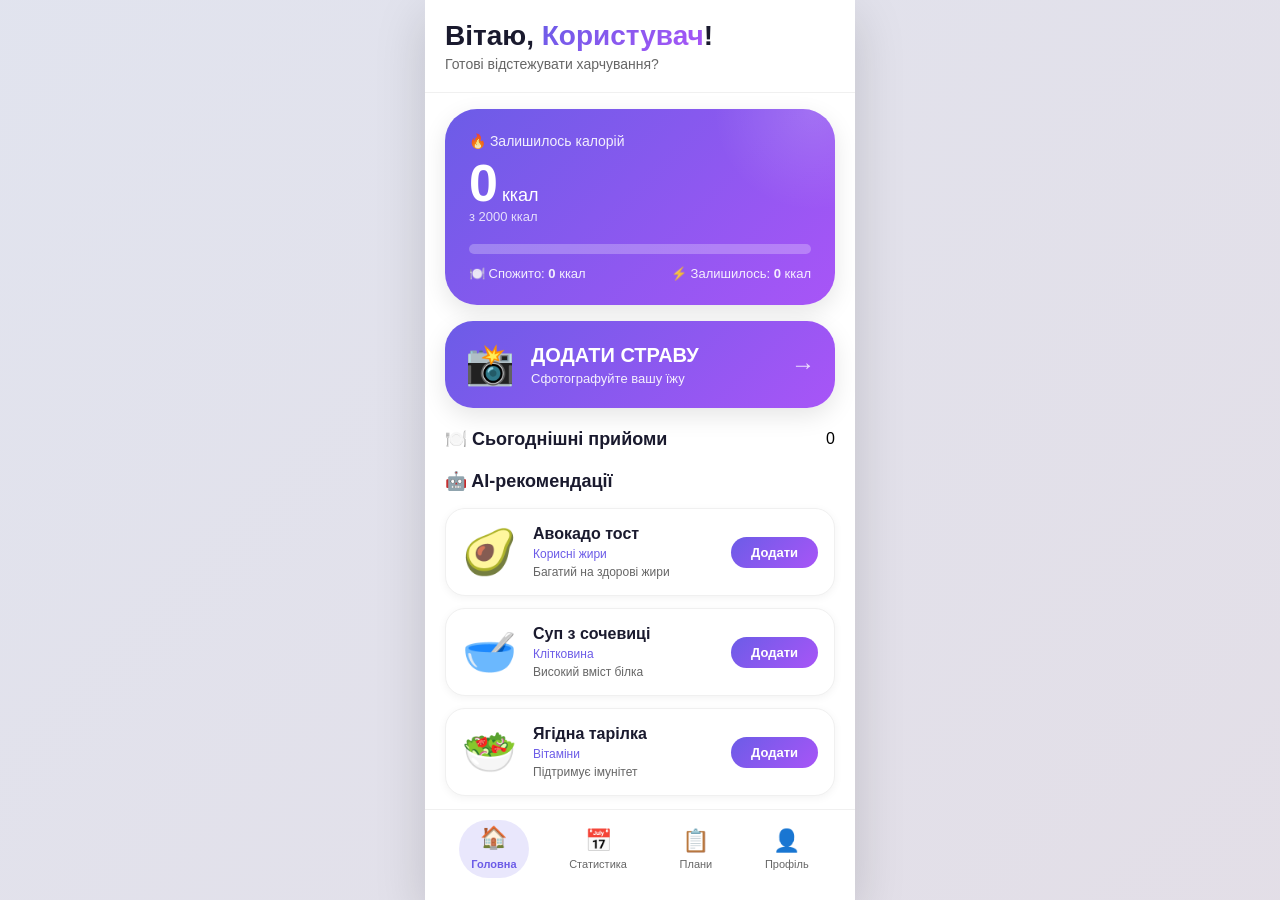
==== webapp/index.html @ 9efdb914 "Update index.html" ====
<!DOCTYPE html>
<html lang="uk">
<head>
    <meta charset="UTF-8">
    <meta name="viewport" content="width=device-width, initial-scale=1.0, viewport-fit=cover, user-scalable=no">
    <title>Aura Health - AI Food Tracker</title>
    <style>
        /* CSS Variables для тем */
        :root {
            --primary: #6c5ce7;
            --primary-dark: #5a4bcf;
            --primary-light: #8b7cf0;
            --secondary: #a855f7;
            --success: #4caf50;
            --warning: #ff9800;
            --danger: #f44336;
            --dark: #1a1a2e;
            --gray: #666;
            --light-gray: #f0f0f0;
            --white: #ffffff;
            --shadow-sm: 0 2px 8px rgba(0,0,0,0.05);
            --shadow-md: 0 8px 24px rgba(0,0,0,0.1);
            --shadow-lg: 0 16px 48px rgba(0,0,0,0.15);
            --transition-fast: 0.2s cubic-bezier(0.4, 0, 0.2, 1);
            --transition-normal: 0.3s cubic-bezier(0.4, 0, 0.2, 1);
            --transition-slow: 0.5s cubic-bezier(0.4, 0, 0.2, 1);
        }

        * { margin: 0; padding: 0; box-sizing: border-box; -webkit-tap-highlight-color: transparent; }
        
        body {
            font-family: -apple-system, BlinkMacSystemFont, 'Segoe UI', Roboto, Helvetica, Arial, sans-serif;
            background: var(--light-gray);
            overflow-x: hidden;
            min-height: 100vh;
        }

        /* Анімований фон */
        .animated-bg {
            position: fixed;
            top: 0;
            left: 0;
            right: 0;
            bottom: 0;
            z-index: -1;
            background: linear-gradient(135deg, #667eea 0%, #764ba2 100%);
            opacity: 0.1;
        }

        /* Контейнер */
        .app-container {
            max-width: 430px;
            margin: 0 auto;
            background: var(--white);
            min-height: 100vh;
            position: relative;
            box-shadow: var(--shadow-lg);
            border-radius: 0;
            overflow-x: hidden;
        }

        /* Сторінки з анімацією */
        .page {
            animation: pageEnter 0.4s cubic-bezier(0.2, 0.9, 0.4, 1.1);
        }
        
        @keyframes pageEnter {
            from { opacity: 0; transform: translateX(20px); }
            to { opacity: 1; transform: translateX(0); }
        }
        
        @keyframes pageExit {
            from { opacity: 1; transform: translateX(0); }
            to { opacity: 0; transform: translateX(-20px); }
        }

        /* Header з анімацією */
        .header {
            padding: 20px;
            background: var(--white);
            border-bottom: 1px solid var(--light-gray);
            position: sticky;
            top: 0;
            z-index: 10;
            backdrop-filter: blur(10px);
            background: rgba(255,255,255,0.95);
        }
        
        .greeting {
            font-size: 28px;
            font-weight: 700;
            color: var(--dark);
            animation: fadeInUp 0.5s ease;
        }
        
        .greeting span {
            background: linear-gradient(135deg, var(--primary), var(--secondary));
            -webkit-background-clip: text;
            background-clip: text;
            color: transparent;
            position: relative;
            display: inline-block;
        }
        
        .greeting span::after {
            content: '';
            position: absolute;
            bottom: 0;
            left: 0;
            width: 0;
            height: 2px;
            background: linear-gradient(135deg, var(--primary), var(--secondary));
            transition: width var(--transition-normal);
        }
        
        .greeting span:hover::after { width: 100%; }
        
        .subtitle { font-size: 14px; color: var(--gray); margin-top: 4px; }

        /* Картка калорій з анімацією */
        .calories-card {
            background: linear-gradient(135deg, var(--primary) 0%, var(--secondary) 100%);
            margin: 16px 20px;
            padding: 24px;
            border-radius: 32px;
            color: var(--white);
            position: relative;
            overflow: hidden;
            transform-origin: center;
            transition: transform var(--transition-normal), box-shadow var(--transition-normal);
            box-shadow: var(--shadow-md);
        }
        
        .calories-card:hover { transform: translateY(-4px); box-shadow: var(--shadow-lg); }
        
        .calories-card::before {
            content: '';
            position: absolute;
            top: -50%;
            right: -20%;
            width: 200px;
            height: 200px;
            background: radial-gradient(circle, rgba(255,255,255,0.15) 0%, transparent 70%);
            border-radius: 50%;
            animation: float 6s ease-in-out infinite;
        }
        
        @keyframes float {
            0%, 100% { transform: translate(0, 0) scale(1); }
            50% { transform: translate(-10px, -10px) scale(1.05); }
        }
        
        .calories-label { font-size: 14px; opacity: 0.9; margin-bottom: 8px; }
        
        .calories-value {
            font-size: 52px;
            font-weight: 800;
            line-height: 1;
            display: flex;
            align-items: baseline;
            gap: 4px;
        }
        
        .calories-value .number {
            display: inline-block;
            transition: transform var(--transition-normal);
            animation: countUp 0.6s ease;
        }
        
        @keyframes countUp {
            from { opacity: 0; transform: translateY(20px); }
            to { opacity: 1; transform: translateY(0); }
        }
        
        .calories-value small { font-size: 18px; font-weight: 500; }
        .calories-sub { font-size: 13px; opacity: 0.8; margin-bottom: 20px; }
        
        /* Прогрес бар з анімацією */
        .progress-bar { background: rgba(255,255,255,0.25); height: 10px; border-radius: 5px; overflow: hidden; margin: 16px 0 12px; }
        .progress-fill { background: var(--white); height: 100%; width: 0%; border-radius: 5px; transition: width 1s cubic-bezier(0.4, 0, 0.2, 1); position: relative; overflow: hidden; }
        .progress-fill::after { content: ''; position: absolute; top: 0; left: 0; right: 0; bottom: 0; background: linear-gradient(90deg, transparent, rgba(255,255,255,0.3), transparent); animation: shimmer 1.5s infinite; }
        @keyframes shimmer { 0% { transform: translateX(-100%); } 100% { transform: translateX(100%); } }
        
        .calories-stats { display: flex; justify-content: space-between; font-size: 13px; opacity: 0.9; }

        /* Кнопка LOG MEAL */
        .log-meal-btn {
            background: linear-gradient(135deg, var(--primary), var(--secondary));
            margin: 0 20px 20px;
            padding: 20px;
            border-radius: 28px;
            display: flex;
            align-items: center;
            justify-content: space-between;
            cursor: pointer;
            transition: all var(--transition-normal);
            box-shadow: var(--shadow-md);
            position: relative;
            overflow: hidden;
        }
        
        .log-meal-btn::before {
            content: '';
            position: absolute;
            top: 50%;
            left: 50%;
            width: 0;
            height: 0;
            background: rgba(255,255,255,0.2);
            border-radius: 50%;
            transform: translate(-50%, -50%);
            transition: width 0.6s, height 0.6s;
        }
        
        .log-meal-btn:active::before { width: 300px; height: 300px; }
        .log-meal-btn:active { transform: scale(0.97); }
        
        .log-meal-left { display: flex; align-items: center; gap: 16px; }
        .log-meal-icon { font-size: 40px; animation: bounce 2s infinite; }
        @keyframes bounce { 0%, 100% { transform: translateY(0); } 50% { transform: translateY(-5px); } }
        .log-meal-text { color: var(--white); }
        .log-meal-title { font-size: 20px; font-weight: 700; margin-bottom: 4px; }
        .log-meal-subtitle { font-size: 13px; opacity: 0.9; }
        .log-meal-arrow { font-size: 24px; color: var(--white); opacity: 0.8; transition: transform var(--transition-fast); }
        .log-meal-btn:hover .log-meal-arrow { transform: translateX(4px); }

        /* Список прийомів */
        .meals-list { margin: 0 20px 20px; }
        .section-header { display: flex; justify-content: space-between; align-items: center; margin-bottom: 16px; }
        .section-header h3 { font-size: 18px; color: var(--dark); }
        
        .meal-item {
            background: var(--white);
            border-radius: 20px;
            padding: 16px;
            margin-bottom: 12px;
            display: flex;
            justify-content: space-between;
            align-items: center;
            box-shadow: var(--shadow-sm);
            border: 1px solid var(--light-gray);
            transition: all var(--transition-normal);
            animation: slideIn 0.3s ease;
        }
        
        @keyframes slideIn {
            from { opacity: 0; transform: translateX(-20px); }
            to { opacity: 1; transform: translateX(0); }
        }
        
        .meal-item:hover { transform: translateX(4px); box-shadow: var(--shadow-md); border-color: var(--primary-light); }
        
        .meal-info { flex: 1; }
        .meal-name { font-weight: 600; color: var(--dark); margin-bottom: 4px; }
        .meal-time { font-size: 11px; color: var(--gray); }
        .meal-macros { display: flex; gap: 12px; margin-top: 4px; font-size: 11px; color: var(--gray); }
        .meal-calories { font-weight: 700; color: var(--primary); font-size: 18px; }

        /* Рекомендації */
        .recommendations-section { margin: 0 20px 20px; }
        .section-title { font-size: 18px; font-weight: 600; color: var(--dark); margin-bottom: 16px; }
        
        .recommendation-card {
            background: var(--white);
            border-radius: 20px;
            padding: 16px;
            margin-bottom: 12px;
            display: flex;
            align-items: center;
            gap: 16px;
            box-shadow: var(--shadow-sm);
            border: 1px solid var(--light-gray);
            transition: all var(--transition-normal);
            cursor: pointer;
            animation: fadeInUp 0.4s ease;
        }
        
        @keyframes fadeInUp {
            from { opacity: 0; transform: translateY(20px); }
            to { opacity: 1; transform: translateY(0); }
        }
        
        .recommendation-card:active { transform: scale(0.98); background: #fafafa; }
        .rec-emoji { font-size: 44px; transition: transform var(--transition-fast); }
        .recommendation-card:active .rec-emoji { transform: scale(1.1); }
        .rec-content { flex: 1; }
        .rec-title { font-size: 16px; font-weight: 600; color: var(--dark); }
        .rec-subtitle { font-size: 12px; color: var(--primary); margin: 4px 0; }
        .rec-description { font-size: 12px; color: var(--gray); }
        .log-button { background: linear-gradient(135deg, var(--primary), var(--secondary)); color: white; border: none; padding: 8px 20px; border-radius: 20px; font-size: 13px; font-weight: 600; cursor: pointer; transition: all var(--transition-fast); }
        .log-button:active { transform: scale(0.95); }

        /* Календар */
        .calendar-collapsible {
            background: var(--white);
            border-radius: 24px;
            overflow: hidden;
            margin-bottom: 20px;
            box-shadow: var(--shadow-sm);
        }
        
        .calendar-header {
            display: flex;
            justify-content: space-between;
            align-items: center;
            padding: 16px;
            background: var(--white);
            cursor: pointer;
            transition: background var(--transition-fast);
        }
        
        .calendar-header:hover { background: var(--light-gray); }
        .calendar-header h3 { font-size: 16px; color: var(--dark); }
        .calendar-header .arrow { font-size: 20px; transition: transform var(--transition-normal); }
        .calendar-header.collapsed .arrow { transform: rotate(-90deg); }
        
        .calendar-body { padding: 16px; transition: all var(--transition-normal); }
        .calendar-body.collapsed { display: none; }
        
        .calendar-weekdays { display: grid; grid-template-columns: repeat(7, 1fr); text-align: center; font-size: 12px; color: var(--gray); margin-bottom: 8px; }
        .calendar-days { display: grid; grid-template-columns: repeat(7, 1fr); gap: 4px; }
        
        .calendar-day {
            aspect-ratio: 1;
            display: flex;
            align-items: center;
            justify-content: center;
            border-radius: 40px;
            font-size: 14px;
            cursor: pointer;
            transition: all var(--transition-fast);
            position: relative;
        }
        
        .calendar-day:hover { background: var(--light-gray); transform: scale(1.05); }
        .calendar-day.today { background: linear-gradient(135deg, var(--primary), var(--secondary)); color: white; font-weight: 600; box-shadow: var(--shadow-sm); }
        .calendar-day.selected { background: var(--primary); color: white; transform: scale(1.08); box-shadow: var(--shadow-md); }
        .calendar-day.has-meal::after { content: '•'; position: absolute; bottom: 2px; font-size: 12px; color: var(--primary); }
        .calendar-day.today.has-meal::after { color: white; }

        /* Тижнева статистика */
        .weekly-stats { background: var(--white); border-radius: 20px; padding: 16px; margin-top: 20px; box-shadow: var(--shadow-sm); }
        .weekly-stats h3 { margin-bottom: 16px; font-size: 16px; color: var(--dark); }
        
        .weekly-row {
            display: flex;
            align-items: center;
            padding: 10px 0;
            border-bottom: 1px solid var(--light-gray);
            gap: 8px;
            transition: background var(--transition-fast);
        }
        
        .weekly-row:hover { background: var(--light-gray); border-radius: 12px; padding-left: 8px; }
        .weekly-day { font-weight: 600; width: 36px; font-size: 13px; }
        .weekly-bar-container { flex: 2; height: 8px; background: var(--light-gray); border-radius: 4px; overflow: hidden; }
        .weekly-bar { height: 100%; border-radius: 4px; transition: width 0.6s cubic-bezier(0.4, 0, 0.2, 1); }
        .weekly-calories { width: 55px; text-align: right; font-size: 13px; font-weight: 600; }
        .weekly-rating { width: 28px; text-align: center; font-weight: 700; font-size: 16px; }
        .rating-N { color: var(--success); }
        .rating-B { color: var(--danger); }
        .rating-M { color: var(--warning); }
        .bar-N { background: var(--success); }
        .bar-B { background: var(--danger); }
        .bar-M { background: var(--warning); }

        /* Плани харчування */
        .meal-plan-card {
            background: var(--white);
            border-radius: 20px;
            padding: 16px;
            margin-bottom: 16px;
            box-shadow: var(--shadow-sm);
            border: 1px solid var(--light-gray);
            transition: all var(--transition-normal);
            cursor: pointer;
        }
        
        .meal-plan-card:hover { transform: translateY(-2px); box-shadow: var(--shadow-md); border-color: var(--primary-light); }
        .meal-plan-card.active-plan { border: 2px solid var(--primary); background: linear-gradient(135deg, rgba(108,92,231,0.05), rgba(168,85,247,0.05)); }
        .meal-plan-card h3 { font-size: 18px; margin-bottom: 8px; color: var(--dark); }
        .meal-plan-card p { font-size: 14px; color: var(--gray); margin-bottom: 12px; }
        .meal-plan-btn { background: linear-gradient(135deg, var(--primary), var(--secondary)); color: white; border: none; padding: 8px 16px; border-radius: 20px; font-size: 13px; cursor: pointer; transition: all var(--transition-fast); }
        .meal-plan-btn:active { transform: scale(0.95); }

        /* Навігація */
        .bottom-nav {
            position: fixed;
            bottom: 0;
            left: 0;
            right: 0;
            max-width: 430px;
            margin: 0 auto;
            background: rgba(255,255,255,0.95);
            backdrop-filter: blur(20px);
            display: flex;
            justify-content: space-around;
            padding: 10px 20px 22px;
            border-top: 1px solid var(--light-gray);
            z-index: 100;
        }
        
        .nav-item {
            display: flex;
            flex-direction: column;
            align-items: center;
            gap: 4px;
            cursor: pointer;
            padding: 8px 12px;
            border-radius: 30px;
            transition: all var(--transition-fast);
        }
        
        .nav-item:hover { background: rgba(108,92,231,0.1); transform: translateY(-2px); }
        .nav-item.active { background: rgba(108,92,231,0.15); }
        .nav-item.active .nav-icon { color: var(--primary); transform: translateY(-3px); }
        .nav-item.active .nav-label { color: var(--primary); font-weight: 600; }
        .nav-icon { font-size: 22px; color: var(--gray); transition: all var(--transition-fast); }
        .nav-label { font-size: 11px; color: var(--gray); transition: color var(--transition-fast); }

        /* Модальне вікно */
        .modal {
            display: none;
            position: fixed;
            top: 0;
            left: 0;
            right: 0;
            bottom: 0;
            background: rgba(0,0,0,0.6);
            backdrop-filter: blur(4px);
            z-index: 200;
            align-items: center;
            justify-content: center;
            animation: fadeIn 0.3s ease;
        }
        
        @keyframes fadeIn { from { opacity: 0; } to { opacity: 1; } }
        
        .modal-content {
            background: var(--white);
            border-radius: 32px;
            padding: 24px;
            max-width: 90%;
            width: 350px;
            animation: modalSlideUp 0.3s cubic-bezier(0.2, 0.9, 0.4, 1.1);
        }
        
        @keyframes modalSlideUp { from { opacity: 0; transform: translateY(30px); } to { opacity: 1; transform: translateY(0); } }
        
        .modal-header { display: flex; justify-content: space-between; margin-bottom: 20px; }
        .close-modal { background: none; border: none; font-size: 24px; cursor: pointer; color: var(--gray); transition: transform var(--transition-fast); }
        .close-modal:hover { transform: rotate(90deg); }

        /* Skeleton loading */
        .skeleton { background: linear-gradient(90deg, var(--light-gray) 25%, #e8e8e8 50%, var(--light-gray) 75%); background-size: 200% 100%; animation: skeletonLoading 1.5s infinite; border-radius: 12px; }
        @keyframes skeletonLoading { 0% { background-position: 200% 0; } 100% { background-position: -200% 0; } }

        @media (max-width: 430px) { .app-container { margin: 0; border-radius: 0; } }
        ::-webkit-scrollbar { width: 0; background: transparent; }
    </style>
</head>
<body>
    <div class="animated-bg"></div>
    <div class="app-container" id="appContainer">
        <!-- Головна сторінка -->
        <div id="dashboardPage" class="page">
            <div class="header">
                <div class="greeting">Вітаю, <span id="userName">Користувач</span>!</div>
                <div class="subtitle">Готові відстежувати харчування?</div>
            </div>
            <div class="calories-card" id="caloriesCard">
                <div class="calories-label">🔥 Залишилось калорій</div>
                <div class="calories-value"><span class="number" id="caloriesRemaining">0</span> <small>ккал</small></div>
                <div class="calories-sub">з <span id="calorieGoal">2000</span> ккал</div>
                <div class="progress-bar"><div class="progress-fill" id="calorieProgress" style="width: 0%"></div></div>
                <div class="calories-stats"><span>🍽️ Спожито: <strong id="consumedCalories">0</strong> ккал</span><span>⚡ Залишилось: <strong id="remainingCalories">0</strong> ккал</span></div>
            </div>
            <div class="log-meal-btn" id="logMealBtn"><div class="log-meal-left"><div class="log-meal-icon">📸</div><div class="log-meal-text"><div class="log-meal-title">ДОДАТИ СТРАВУ</div><div class="log-meal-subtitle">Сфотографуйте вашу їжу</div></div></div><div class="log-meal-arrow">→</div></div>
            <div class="meals-list"><div class="section-header"><h3>🍽️ Сьогоднішні прийоми</h3><span id="mealsCount">0</span></div><div id="mealsList"></div></div>
            <div class="recommendations-section"><div class="section-title">🤖 AI-рекомендації</div><div id="recommendationsList"></div></div>
        </div>

        <!-- Сторінка Статистика -->
        <div id="statsPage" class="page" style="display: none;">
            <div class="header"><div class="greeting">📅 Статистика</div><div class="subtitle">Ваш прогрес за місяць</div></div>
            <div class="calendar-collapsible">
                <div class="calendar-header" id="calendarHeader"><h3>📅 Календар харчування</h3><span class="arrow">▼</span></div>
                <div class="calendar-body" id="calendarBody">
                    <div style="display: flex; justify-content: space-between; margin-bottom: 16px;">
                        <button id="prevMonthBtn" style="background: none; border: none; font-size: 20px; cursor: pointer; padding: 8px; border-radius: 30px; transition: all var(--transition-fast);">←</button>
                        <span id="currentMonthYear" style="font-weight: 600;"></span>
                        <button id="nextMonthBtn" style="background: none; border: none; font-size: 20px; cursor: pointer; padding: 8px; border-radius: 30px; transition: all var(--transition-fast);">→</button>
                    </div>
                    <div class="calendar-weekdays"><span>Пн</span><span>Вт</span><span>Ср</span><span>Чт</span><span>Пт</span><span>Сб</span><span>Нд</span></div>
                    <div id="calendarDays" class="calendar-days"></div>
                </div>
            </div>
            <div class="weekly-stats"><h3>📊 Калорії за тиждень</h3><div id="weeklyStatsList"></div><div style="margin-top: 12px; font-size: 11px; color: var(--gray); text-align: center;"><span style="color:var(--success)">●</span> Норма <span style="color:var(--warning); margin-left:8px;">●</span> Мало <span style="color:var(--danger); margin-left:8px;">●</span> Багато</div></div>
        </div>

        <!-- Сторінка Плани -->
        <div id="mealPlansPage" class="page" style="display: none;">
            <div class="header"><div class="greeting">📋 Плани харчування</div><div class="subtitle" id="plansSubtitle">Оберіть план на тиждень</div></div>
            <div id="mealPlansList"></div>
        </div>
    </div>

    <!-- Нижня навігація -->
    <div class="bottom-nav">
        <div class="nav-item active" data-nav="dashboard"><div class="nav-icon">🏠</div><div class="nav-label">Головна</div></div>
        <div class="nav-item" data-nav="stats"><div class="nav-icon">📅</div><div class="nav-label">Статистика</div></div>
        <div class="nav-item" data-nav="mealplans"><div class="nav-icon">📋</div><div class="nav-label">Плани</div></div>
        <div class="nav-item" data-nav="profile"><div class="nav-icon">👤</div><div class="nav-label">Профіль</div></div>
    </div>

    <!-- Модальне вікно -->
    <div id="mealModal" class="modal"><div class="modal-content"><div class="modal-header"><h3>📸 Додати страву</h3><button class="close-modal" onclick="closeModal()">×</button></div><input type="file" id="mealPhoto" accept="image/*" style="width:100%; padding:12px; border:1px solid #ddd; border-radius:12px; margin-bottom:16px;"><button class="log-button" onclick="analyzeAndSave()" style="width:100%;">Аналізувати та зберегти</button><div id="analysisResult" style="margin-top:16px; display:none;"></div></div></div>

    <script>
        // Telegram ID
        const urlParams = new URLSearchParams(window.location.search);
        let telegramId = urlParams.get('user_id');
        if (!telegramId || telegramId === 'null') {
            try { if (window.Telegram?.WebApp?.initDataUnsafe?.user) telegramId = window.Telegram.WebApp.initDataUnsafe.user.id; } catch(e) {}
        }
        if (telegramId === 'null') telegramId = null;
        
        let userData = { firstName: 'Користувач', calorieGoal: 2000, proteinGoal: 0, fatGoal: 0, carbsGoal: 0, mealsByDate: {}, hasProfile: false };
        
        function loadUserData() {
            if (!telegramId) return;
            const saved = localStorage.getItem(`aura_user_${telegramId}`);
            if (saved) { const d = JSON.parse(saved); userData = { ...userData, ...d }; }
            document.getElementById('userName').innerText = userData.firstName;
            document.getElementById('calorieGoal').innerText = userData.calorieGoal;
            updateDashboard(); updateCalendar(); updateWeeklyStats(); updateMealPlansLock();
        }
        function saveUserData() { if(telegramId) localStorage.setItem(`aura_user_${telegramId}`, JSON.stringify(userData)); }
        
        function addMeal(meal) {
            const todayKey = new Date().toISOString().split('T')[0];
            if (!userData.mealsByDate[todayKey]) userData.mealsByDate[todayKey] = [];
            userData.mealsByDate[todayKey].push({ ...meal, time: new Date().toLocaleTimeString('uk-UA',{hour:'2-digit',minute:'2-digit'}), timestamp: new Date().toISOString() });
            saveUserData();
            updateDashboard(); updateCalendar(); updateWeeklyStats();
            showToast(`✅ ${meal.name} додано! +${meal.calories} ккал`);
            if (navigator.vibrate) navigator.vibrate(50);
        }
        
        function updateDashboard() {
            const todayKey = new Date().toISOString().split('T')[0];
            const todayMeals = userData.mealsByDate[todayKey] || [];
            const total = todayMeals.reduce((s,m)=>s+(m.calories||0),0);
            const remaining = userData.calorieGoal - total;
            const progress = (total / userData.calorieGoal) * 100;
            document.getElementById('caloriesRemaining').innerHTML = `${Math.max(0,remaining)}`;
            document.getElementById('consumedCalories').innerText = total;
            document.getElementById('remainingCalories').innerText = Math.max(0,remaining);
            document.getElementById('calorieProgress').style.width = `${Math.min(progress,100)}%`;
            const container = document.getElementById('mealsList');
            document.getElementById('mealsCount').innerText = todayMeals.length;
            if(todayMeals.length===0){ container.innerHTML='<div style="text-align:center;padding:40px;color:#999;">Немає прийомів їжі</div>'; return; }
            container.innerHTML = todayMeals.map(meal => `<div class="meal-item"><div class="meal-info"><div class="meal-name">${meal.name}</div><div class="meal-time">${meal.time}</div><div class="meal-macros"><span>🥩 ${meal.protein||0}г</span><span>🧈 ${meal.fat||0}г</span><span>🍚 ${meal.carbs||0}г</span></div></div><div class="meal-calories">${meal.calories} ккал</div></div>`).join('');
        }
        
        // Календар
        let currentDate = new Date(), selectedDate = new Date(), calendarCollapsed = false;
        function toggleCalendar() { calendarCollapsed=!calendarCollapsed; document.getElementById('calendarBody').classList.toggle('collapsed',calendarCollapsed); document.querySelector('.calendar-header').classList.toggle('collapsed',calendarCollapsed); }
        document.getElementById('calendarHeader').onclick = toggleCalendar;
        
        function updateCalendar() {
            const year = currentDate.getFullYear(), month = currentDate.getMonth();
            const firstDay = new Date(year,month,1), startDay = firstDay.getDay()||7, daysInMonth = new Date(year,month+1,0).getDate();
            const months = ['Січень','Лютий','Березень','Квітень','Травень','Червень','Липень','Серпень','Вересень','Жовтень','Листопад','Грудень'];
            document.getElementById('currentMonthYear').innerHTML = `${months[month]} ${year}`;
            let html = '';
            for(let i=1;i<startDay;i++) html+='<div></div>';
            for(let d=1;d<=daysInMonth;d++){
                const dateKey = `${year}-${String(month+1).padStart(2,'0')}-${String(d).padStart(2,'0')}`;
                const hasMeal = userData.mealsByDate[dateKey]?.length>0;
                const isToday = d===new Date().getDate() && month===new Date().getMonth() && year===new Date().getFullYear();
                const isSelected = d===selectedDate.getDate() && month===selectedDate.getMonth() && year===selectedDate.getFullYear();
                html += `<div class="calendar-day ${isToday?'today':''} ${isSelected?'selected':''} ${hasMeal?'has-meal':''}" onclick="selectDate(${year},${month},${d})">${d}</div>`;
            }
            document.getElementById('calendarDays').innerHTML = html;
        }
        function selectDate(y,m,d) { selectedDate=new Date(y,m,d); updateCalendar(); showToast(`Обрано ${d}.${m+1}.${y}`); if(navigator.vibrate) navigator.vibrate(30); }
        document.getElementById('prevMonthBtn').onclick = () => { currentDate.setMonth(currentDate.getMonth()-1); updateCalendar(); };
        document.getElementById('nextMonthBtn').onclick = () => { currentDate.setMonth(currentDate.getMonth()+1); updateCalendar(); };
        
        function updateWeeklyStats() {
            const days = ['Пн','Вт','Ср','Чт','Пт','Сб','Нд'];
            const today = new Date();
            const start = new Date(today);
            start.setDate(today.getDate() - today.getDay() + (today.getDay()===0?-6:1));
            let data = [];
            for(let i=0;i<7;i++){
                const d = new Date(start); d.setDate(start.getDate()+i);
                const key = `${d.getFullYear()}-${String(d.getMonth()+1).padStart(2,'0')}-${String(d.getDate()).padStart(2,'0')}`;
                const cals = (userData.mealsByDate[key]||[]).reduce((s,m)=>s+(m.calories||0),0);
                data.push({ day: days[i], calories: cals });
            }
            const container = document.getElementById('weeklyStatsList');
            container.innerHTML = data.map(d => {
                let rating='', cls='', barCls='';
                let percent = (d.calories/userData.calorieGoal)*100;
                if(d.calories===0){ rating='-'; barCls='bar-M'; }
                else if(d.calories < userData.calorieGoal*0.8){ rating='М'; cls='rating-M'; barCls='bar-M'; }
                else if(d.calories > userData.calorieGoal*1.1){ rating='Б'; cls='rating-B'; barCls='bar-B'; }
                else{ rating='Н'; cls='rating-N'; barCls='bar-N'; }
                return `<div class="weekly-row"><div class="weekly-day">${d.day}</div><div class="weekly-bar-container"><div class="weekly-bar ${barCls}" style="width:${Math.min(percent,100)}%"></div></div><div class="weekly-calories">${d.calories}</div><div class="weekly-rating ${cls}">${rating}</div></div>`;
            }).join('');
        }
        
        function updateMealPlansLock() {
            const subtitle = document.getElementById('plansSubtitle');
            const container = document.getElementById('mealPlansList');
            if(!userData.hasProfile){
                subtitle.innerHTML = '⚠️ Спочатку заповніть профіль у налаштуваннях!';
                container.innerHTML = `<div style="text-align:center;padding:40px;color:#999;"><div style="font-size:48px;margin-bottom:16px;">🔒</div><p>Плани харчування недоступні</p><p style="font-size:12px;margin-top:8px;">Заповніть профіль в розділі "Налаштування"</p><button onclick="window.location.href='/settings?user_id=${telegramId}'" style="margin-top:20px;padding:10px 20px;background:#6c5ce7;color:white;border:none;border-radius:20px;">Перейти</button></div>`;
                return;
            }
            subtitle.innerHTML = 'Оберіть план на тиждень (розраховано за вашими параметрами)';
            const plans = [
                { id:'balanced', name:'🥗 Збалансований', desc:'Для підтримки ваги', calories:userData.calorieGoal, protein:userData.proteinGoal||Math.round(userData.calorieGoal*0.3/4), fat:userData.fatGoal||Math.round(userData.calorieGoal*0.25/9), carbs:userData.carbsGoal||Math.round(userData.calorieGoal*0.45/4) },
                { id:'protein', name:'💪 Білковий', desc:'Для набору м\'язової маси', calories:Math.round(userData.calorieGoal*1.15), protein:Math.round((userData.proteinGoal||120)*1.3), fat:Math.round(userData.fatGoal||50), carbs:Math.round(userData.carbsGoal||200) },
                { id:'keto', name:'🥑 Кетодієта', desc:'Низький вміст вуглеводів', calories:Math.round(userData.calorieGoal*0.9), protein:Math.round(userData.proteinGoal||80), fat:Math.round((userData.fatGoal||70)*1.5), carbs:50 },
                { id:'veggie', name:'🌱 Вегетаріанський', desc:'Без м\'яса', calories:userData.calorieGoal, protein:Math.round((userData.proteinGoal||80)*0.8), fat:userData.fatGoal, carbs:userData.carbsGoal }
            ];
            container.innerHTML = plans.map(p => `<div class="meal-plan-card"><h3>${p.name}</h3><p>${p.desc} • ${p.calories} ккал/день</p><p style="font-size:12px;color:#6c5ce7;">🥩 ${p.protein}г 🧈 ${p.fat}г 🍚 ${p.carbs}г</p><button class="meal-plan-btn" onclick="selectMealPlan(${p.calories},${p.protein},${p.fat},${p.carbs})">Вибрати</button></div>`).join('');
        }
        
        function selectMealPlan(cal,prot,fat,carbs) { userData.calorieGoal=cal; userData.proteinGoal=prot; userData.fatGoal=fat; userData.carbsGoal=carbs; document.getElementById('calorieGoal').innerText=cal; saveUserData(); updateDashboard(); updateWeeklyStats(); showToast(`✅ План обрано! Норма: ${cal} ккал/день`); switchPage('dashboard'); if(navigator.vibrate) navigator.vibrate(50); }
        
        const recommendations = [
            { emoji:"🥑", title:"Авокадо тост", subtitle:"Корисні жири", desc:"Багатий на здорові жири", calories:320, protein:8, fat:22, carbs:28 },
            { emoji:"🥣", title:"Суп з сочевиці", subtitle:"Клітковина", desc:"Високий вміст білка", calories:250, protein:15, fat:4, carbs:40 },
            { emoji:"🥗", title:"Ягідна тарілка", subtitle:"Вітаміни", desc:"Підтримує імунітет", calories:180, protein:3, fat:2, carbs:38 }
        ];
        function renderRecommendations() { document.getElementById('recommendationsList').innerHTML = recommendations.map(r => `<div class="recommendation-card" onclick="addMeal({name:'${r.title}', calories:${r.calories}, protein:${r.protein}, fat:${r.fat}, carbs:${r.carbs}, feedback:'✅ Додано!'})"><div class="rec-emoji">${r.emoji}</div><div class="rec-content"><div class="rec-title">${r.title}</div><div class="rec-subtitle">${r.subtitle}</div><div class="rec-description">${r.desc}</div></div><button class="log-button">Додати</button></div>`).join(''); }
        
        async function analyzeAndSave() {
            const file = document.getElementById('mealPhoto').files[0];
            if(!file){ alert('Оберіть фото'); return; }
            const resultDiv = document.getElementById('analysisResult');
            resultDiv.style.display='block';
            resultDiv.innerHTML='<div style="text-align:center;">🔍 Аналізую...</div>';
            const fd = new FormData(); fd.append('photo',file);
            try{
                const res = await fetch('/api/analyze',{method:'POST',body:fd});
                const data = await res.json();
                if(res.ok){ resultDiv.innerHTML=`<div style="background:#e8f5e9;padding:12px;border-radius:12px;"><p><strong>🍽️ ${data.name}</strong></p><p>🔥 ${data.calories} ккал | 🥩 ${data.protein}г | 🧈 ${data.fat}г | 🍚 ${data.carbs}г</p><p>💡 ${data.feedback}</p><button class="log-button" onclick="saveAnalyzedMeal(${JSON.stringify(data).replace(/"/g,'&quot;')})" style="margin-top:12px;">✅ Зберегти</button></div>`; }
                else{ resultDiv.innerHTML=`<div style="color:red;">❌ Помилка: ${data.error}</div>`; }
            } catch(e){ resultDiv.innerHTML=`<div style="color:red;">❌ Помилка: ${e.message}</div>`; }
        }
        function saveAnalyzedMeal(m){ addMeal(m); closeModal(); document.getElementById('mealPhoto').value=''; document.getElementById('analysisResult').style.display='none'; }
        function openModal(){ document.getElementById('mealModal').style.display='flex'; }
        function closeModal(){ document.getElementById('mealModal').style.display='none'; }
        function showToast(msg){ const t=document.createElement('div'); t.textContent=msg; t.style.cssText='position:fixed;bottom:80px;left:50%;transform:translateX(-50%);background:#1a1a2e;color:white;padding:12px 24px;border-radius:30px;font-size:14px;z-index:1000;animation:fadeInUp 0.3s ease;'; document.body.appendChild(t); setTimeout(()=>t.remove(),2500); }
        
        function switchPage(page) {
            document.getElementById('dashboardPage').style.display='none';
            document.getElementById('statsPage').style.display='none';
            document.getElementById('mealPlansPage').style.display='none';
            if(page==='dashboard') document.getElementById('dashboardPage').style.display='block';
            else if(page==='stats'){ document.getElementById('statsPage').style.display='block'; updateCalendar(); updateWeeklyStats(); }
            else if(page==='mealplans'){ document.getElementById('mealPlansPage').style.display='block'; updateMealPlansLock(); }
            else if(page==='profile') window.location.href=`/settings?user_id=${telegramId}`;
        }
        
        function setupNavigation() {
            document.querySelectorAll('.nav-item').forEach(item => {
                item.addEventListener('click', () => {
                    document.querySelectorAll('.nav-item').forEach(n=>n.classList.remove('active'));
                    item.classList.add('active');
                    const n = item.dataset.nav;
                    if(n==='log') openModal();
                    else switchPage(n);
                });
            });
        }
        
        async function loadTelegramName() {
            if(!telegramId) return;
            try{
                const res = await fetch(`/api/user/${telegramId}`);
                const data = await res.json();
                if(!data.error && data.first_name){
                    userData.firstName = data.first_name;
                    userData.hasProfile = !!(data.age && data.weight && data.height);
                    document.getElementById('userName').innerText = userData.firstName;
                    saveUserData();
                }
            } catch(e){}
        }
        
        renderRecommendations();
        setupNavigation();
        loadUserData();
        loadTelegramName();
        document.getElementById('logMealBtn').addEventListener('click', openModal);
        switchPage('dashboard');
    </script>
</body>
</html>
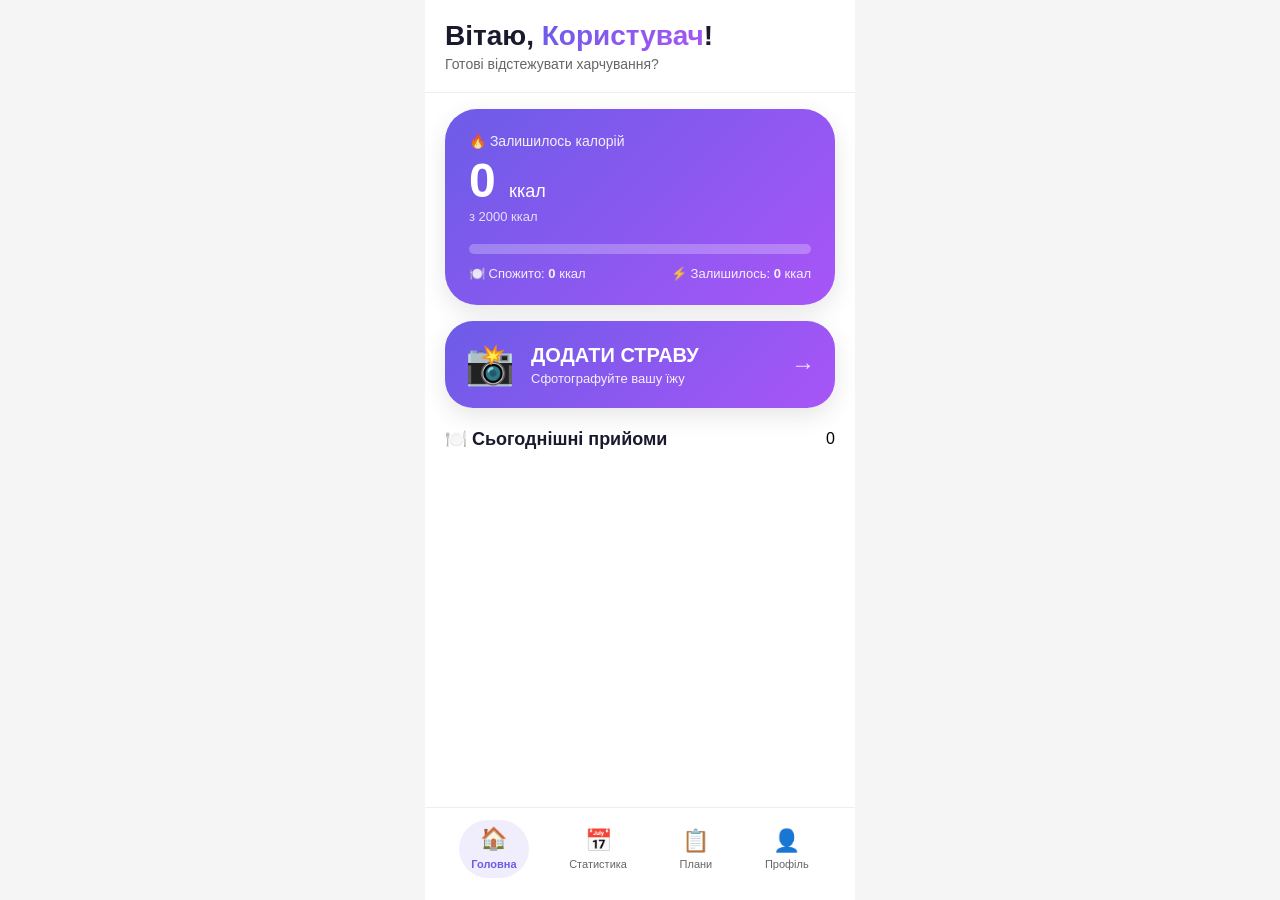
==== commit 1be6e6cb: "Update index.html" ====
--- a/webapp/index.html
+++ b/webapp/index.html
@@ -5,184 +5,50 @@
     <meta name="viewport" content="width=device-width, initial-scale=1.0, viewport-fit=cover, user-scalable=no">
     <title>Aura Health - AI Food Tracker</title>
     <style>
-        /* CSS Variables для тем */
+        * { margin: 0; padding: 0; box-sizing: border-box; -webkit-tap-highlight-color: transparent; }
+        
         :root {
             --primary: #6c5ce7;
             --primary-dark: #5a4bcf;
-            --primary-light: #8b7cf0;
             --secondary: #a855f7;
             --success: #4caf50;
             --warning: #ff9800;
             --danger: #f44336;
             --dark: #1a1a2e;
             --gray: #666;
-            --light-gray: #f0f0f0;
+            --light-gray: #f5f5f5;
             --white: #ffffff;
             --shadow-sm: 0 2px 8px rgba(0,0,0,0.05);
             --shadow-md: 0 8px 24px rgba(0,0,0,0.1);
-            --shadow-lg: 0 16px 48px rgba(0,0,0,0.15);
-            --transition-fast: 0.2s cubic-bezier(0.4, 0, 0.2, 1);
-            --transition-normal: 0.3s cubic-bezier(0.4, 0, 0.2, 1);
-            --transition-slow: 0.5s cubic-bezier(0.4, 0, 0.2, 1);
+            --transition: all 0.3s cubic-bezier(0.4, 0, 0.2, 1);
         }
 
-        * { margin: 0; padding: 0; box-sizing: border-box; -webkit-tap-highlight-color: transparent; }
-        
-        body {
-            font-family: -apple-system, BlinkMacSystemFont, 'Segoe UI', Roboto, Helvetica, Arial, sans-serif;
-            background: var(--light-gray);
-            overflow-x: hidden;
-            min-height: 100vh;
-        }
-
-        /* Анімований фон */
-        .animated-bg {
-            position: fixed;
-            top: 0;
-            left: 0;
-            right: 0;
-            bottom: 0;
-            z-index: -1;
-            background: linear-gradient(135deg, #667eea 0%, #764ba2 100%);
-            opacity: 0.1;
-        }
-
-        /* Контейнер */
-        .app-container {
-            max-width: 430px;
-            margin: 0 auto;
-            background: var(--white);
-            min-height: 100vh;
-            position: relative;
-            box-shadow: var(--shadow-lg);
-            border-radius: 0;
-            overflow-x: hidden;
-        }
-
-        /* Сторінки з анімацією */
-        .page {
-            animation: pageEnter 0.4s cubic-bezier(0.2, 0.9, 0.4, 1.1);
-        }
-        
-        @keyframes pageEnter {
-            from { opacity: 0; transform: translateX(20px); }
-            to { opacity: 1; transform: translateX(0); }
-        }
-        
-        @keyframes pageExit {
-            from { opacity: 1; transform: translateX(0); }
-            to { opacity: 0; transform: translateX(-20px); }
-        }
-
-        /* Header з анімацією */
-        .header {
-            padding: 20px;
-            background: var(--white);
-            border-bottom: 1px solid var(--light-gray);
-            position: sticky;
-            top: 0;
-            z-index: 10;
-            backdrop-filter: blur(10px);
-            background: rgba(255,255,255,0.95);
-        }
-        
-        .greeting {
-            font-size: 28px;
-            font-weight: 700;
-            color: var(--dark);
-            animation: fadeInUp 0.5s ease;
-        }
-        
-        .greeting span {
-            background: linear-gradient(135deg, var(--primary), var(--secondary));
-            -webkit-background-clip: text;
-            background-clip: text;
-            color: transparent;
-            position: relative;
-            display: inline-block;
-        }
-        
-        .greeting span::after {
-            content: '';
-            position: absolute;
-            bottom: 0;
-            left: 0;
-            width: 0;
-            height: 2px;
-            background: linear-gradient(135deg, var(--primary), var(--secondary));
-            transition: width var(--transition-normal);
-        }
-        
-        .greeting span:hover::after { width: 100%; }
-        
+        body { font-family: -apple-system, BlinkMacSystemFont, 'Segoe UI', Roboto, sans-serif; background: var(--light-gray); overflow-x: hidden; }
+        .app-container { max-width: 430px; margin: 0 auto; background: var(--white); min-height: 100vh; position: relative; padding-bottom: 80px; }
+        
+        /* Header */
+        .header { padding: 20px; background: var(--white); border-bottom: 1px solid #eee; }
+        .greeting { font-size: 28px; font-weight: 700; color: var(--dark); }
+        .greeting span { background: linear-gradient(135deg, var(--primary), var(--secondary)); -webkit-background-clip: text; background-clip: text; color: transparent; }
         .subtitle { font-size: 14px; color: var(--gray); margin-top: 4px; }
-
-        /* Картка калорій з анімацією */
+        
+        /* Картка калорій */
         .calories-card {
             background: linear-gradient(135deg, var(--primary) 0%, var(--secondary) 100%);
             margin: 16px 20px;
             padding: 24px;
             border-radius: 32px;
             color: var(--white);
-            position: relative;
-            overflow: hidden;
-            transform-origin: center;
-            transition: transform var(--transition-normal), box-shadow var(--transition-normal);
             box-shadow: var(--shadow-md);
         }
-        
-        .calories-card:hover { transform: translateY(-4px); box-shadow: var(--shadow-lg); }
-        
-        .calories-card::before {
-            content: '';
-            position: absolute;
-            top: -50%;
-            right: -20%;
-            width: 200px;
-            height: 200px;
-            background: radial-gradient(circle, rgba(255,255,255,0.15) 0%, transparent 70%);
-            border-radius: 50%;
-            animation: float 6s ease-in-out infinite;
-        }
-        
-        @keyframes float {
-            0%, 100% { transform: translate(0, 0) scale(1); }
-            50% { transform: translate(-10px, -10px) scale(1.05); }
-        }
-        
         .calories-label { font-size: 14px; opacity: 0.9; margin-bottom: 8px; }
-        
-        .calories-value {
-            font-size: 52px;
-            font-weight: 800;
-            line-height: 1;
-            display: flex;
-            align-items: baseline;
-            gap: 4px;
-        }
-        
-        .calories-value .number {
-            display: inline-block;
-            transition: transform var(--transition-normal);
-            animation: countUp 0.6s ease;
-        }
-        
-        @keyframes countUp {
-            from { opacity: 0; transform: translateY(20px); }
-            to { opacity: 1; transform: translateY(0); }
-        }
-        
+        .calories-value { font-size: 48px; font-weight: 800; line-height: 1; margin-bottom: 4px; }
         .calories-value small { font-size: 18px; font-weight: 500; }
         .calories-sub { font-size: 13px; opacity: 0.8; margin-bottom: 20px; }
-        
-        /* Прогрес бар з анімацією */
         .progress-bar { background: rgba(255,255,255,0.25); height: 10px; border-radius: 5px; overflow: hidden; margin: 16px 0 12px; }
-        .progress-fill { background: var(--white); height: 100%; width: 0%; border-radius: 5px; transition: width 1s cubic-bezier(0.4, 0, 0.2, 1); position: relative; overflow: hidden; }
-        .progress-fill::after { content: ''; position: absolute; top: 0; left: 0; right: 0; bottom: 0; background: linear-gradient(90deg, transparent, rgba(255,255,255,0.3), transparent); animation: shimmer 1.5s infinite; }
-        @keyframes shimmer { 0% { transform: translateX(-100%); } 100% { transform: translateX(100%); } }
-        
+        .progress-fill { background: var(--white); height: 100%; width: 0%; border-radius: 5px; transition: width 0.5s ease; }
         .calories-stats { display: flex; justify-content: space-between; font-size: 13px; opacity: 0.9; }
-
+        
         /* Кнопка LOG MEAL */
         .log-meal-btn {
             background: linear-gradient(135deg, var(--primary), var(--secondary));
@@ -193,197 +59,122 @@
             align-items: center;
             justify-content: space-between;
             cursor: pointer;
-            transition: all var(--transition-normal);
+            transition: var(--transition);
             box-shadow: var(--shadow-md);
-            position: relative;
-            overflow: hidden;
-        }
-        
-        .log-meal-btn::before {
-            content: '';
-            position: absolute;
-            top: 50%;
-            left: 50%;
-            width: 0;
-            height: 0;
-            background: rgba(255,255,255,0.2);
-            border-radius: 50%;
-            transform: translate(-50%, -50%);
-            transition: width 0.6s, height 0.6s;
-        }
-        
-        .log-meal-btn:active::before { width: 300px; height: 300px; }
-        .log-meal-btn:active { transform: scale(0.97); }
-        
+        }
+        .log-meal-btn:active { transform: scale(0.98); }
         .log-meal-left { display: flex; align-items: center; gap: 16px; }
-        .log-meal-icon { font-size: 40px; animation: bounce 2s infinite; }
-        @keyframes bounce { 0%, 100% { transform: translateY(0); } 50% { transform: translateY(-5px); } }
+        .log-meal-icon { font-size: 40px; }
         .log-meal-text { color: var(--white); }
         .log-meal-title { font-size: 20px; font-weight: 700; margin-bottom: 4px; }
         .log-meal-subtitle { font-size: 13px; opacity: 0.9; }
-        .log-meal-arrow { font-size: 24px; color: var(--white); opacity: 0.8; transition: transform var(--transition-fast); }
-        .log-meal-btn:hover .log-meal-arrow { transform: translateX(4px); }
-
-        /* Список прийомів */
+        .log-meal-arrow { font-size: 24px; color: var(--white); opacity: 0.8; }
+        
+        /* Акордеон для прийомів їжі */
         .meals-list { margin: 0 20px 20px; }
         .section-header { display: flex; justify-content: space-between; align-items: center; margin-bottom: 16px; }
         .section-header h3 { font-size: 18px; color: var(--dark); }
         
-        .meal-item {
+        .meal-accordion {
             background: var(--white);
             border-radius: 20px;
-            padding: 16px;
             margin-bottom: 12px;
-            display: flex;
-            justify-content: space-between;
-            align-items: center;
             box-shadow: var(--shadow-sm);
-            border: 1px solid var(--light-gray);
-            transition: all var(--transition-normal);
-            animation: slideIn 0.3s ease;
-        }
-        
-        @keyframes slideIn {
-            from { opacity: 0; transform: translateX(-20px); }
-            to { opacity: 1; transform: translateX(0); }
-        }
-        
-        .meal-item:hover { transform: translateX(4px); box-shadow: var(--shadow-md); border-color: var(--primary-light); }
-        
-        .meal-info { flex: 1; }
-        .meal-name { font-weight: 600; color: var(--dark); margin-bottom: 4px; }
-        .meal-time { font-size: 11px; color: var(--gray); }
-        .meal-macros { display: flex; gap: 12px; margin-top: 4px; font-size: 11px; color: var(--gray); }
-        .meal-calories { font-weight: 700; color: var(--primary); font-size: 18px; }
-
-        /* Рекомендації */
-        .recommendations-section { margin: 0 20px 20px; }
-        .section-title { font-size: 18px; font-weight: 600; color: var(--dark); margin-bottom: 16px; }
-        
-        .recommendation-card {
-            background: var(--white);
-            border-radius: 20px;
-            padding: 16px;
-            margin-bottom: 12px;
-            display: flex;
-            align-items: center;
-            gap: 16px;
-            box-shadow: var(--shadow-sm);
-            border: 1px solid var(--light-gray);
-            transition: all var(--transition-normal);
-            cursor: pointer;
-            animation: fadeInUp 0.4s ease;
-        }
-        
-        @keyframes fadeInUp {
-            from { opacity: 0; transform: translateY(20px); }
-            to { opacity: 1; transform: translateY(0); }
-        }
-        
-        .recommendation-card:active { transform: scale(0.98); background: #fafafa; }
-        .rec-emoji { font-size: 44px; transition: transform var(--transition-fast); }
-        .recommendation-card:active .rec-emoji { transform: scale(1.1); }
-        .rec-content { flex: 1; }
-        .rec-title { font-size: 16px; font-weight: 600; color: var(--dark); }
-        .rec-subtitle { font-size: 12px; color: var(--primary); margin: 4px 0; }
-        .rec-description { font-size: 12px; color: var(--gray); }
-        .log-button { background: linear-gradient(135deg, var(--primary), var(--secondary)); color: white; border: none; padding: 8px 20px; border-radius: 20px; font-size: 13px; font-weight: 600; cursor: pointer; transition: all var(--transition-fast); }
-        .log-button:active { transform: scale(0.95); }
-
-        /* Календар */
-        .calendar-collapsible {
-            background: var(--white);
-            border-radius: 24px;
+            border: 1px solid #eee;
             overflow: hidden;
-            margin-bottom: 20px;
-            box-shadow: var(--shadow-sm);
-        }
-        
-        .calendar-header {
+            transition: var(--transition);
+        }
+        .meal-header {
             display: flex;
             justify-content: space-between;
             align-items: center;
             padding: 16px;
+            cursor: pointer;
             background: var(--white);
+            transition: var(--transition);
+        }
+        .meal-header:hover { background: var(--light-gray); }
+        .meal-header-left { display: flex; align-items: center; gap: 12px; flex: 1; }
+        .meal-icon { font-size: 32px; }
+        .meal-info { flex: 1; }
+        .meal-name { font-weight: 600; color: var(--dark); font-size: 16px; }
+        .meal-time { font-size: 11px; color: var(--gray); margin-top: 2px; }
+        .meal-calories { font-weight: 700; color: var(--primary); font-size: 16px; }
+        .meal-arrow { font-size: 20px; color: var(--gray); transition: transform 0.3s ease; }
+        .meal-accordion.open .meal-arrow { transform: rotate(180deg); }
+        .meal-details {
+            padding: 0 16px 16px 16px;
+            display: none;
+            border-top: 1px solid #eee;
+            background: #fafafa;
+        }
+        .meal-accordion.open .meal-details { display: block; }
+        .meal-macros { display: flex; gap: 20px; margin: 12px 0; }
+        .meal-macro { text-align: center; flex: 1; }
+        .meal-macro-value { font-size: 18px; font-weight: 700; color: var(--dark); }
+        .meal-macro-label { font-size: 11px; color: var(--gray); }
+        .meal-feedback { background: #e8f5e9; padding: 8px 12px; border-radius: 12px; font-size: 12px; color: #2e7d32; margin: 8px 0; }
+        .delete-meal {
+            background: var(--danger);
+            color: var(--white);
+            border: none;
+            padding: 8px 16px;
+            border-radius: 20px;
+            font-size: 12px;
             cursor: pointer;
-            transition: background var(--transition-fast);
-        }
-        
-        .calendar-header:hover { background: var(--light-gray); }
-        .calendar-header h3 { font-size: 16px; color: var(--dark); }
-        .calendar-header .arrow { font-size: 20px; transition: transform var(--transition-normal); }
-        .calendar-header.collapsed .arrow { transform: rotate(-90deg); }
-        
-        .calendar-body { padding: 16px; transition: all var(--transition-normal); }
+            margin-top: 8px;
+            width: 100%;
+            transition: var(--transition);
+        }
+        .delete-meal:active { transform: scale(0.97); }
+        
+        /* AI Рекомендації */
+        .ai-recommendation {
+            background: linear-gradient(135deg, #f0e6ff, #faf5ff);
+            margin: 0 20px 20px;
+            padding: 20px;
+            border-radius: 24px;
+            border-left: 4px solid var(--primary);
+        }
+        .ai-recommendation h4 { font-size: 16px; color: var(--primary); margin-bottom: 8px; display: flex; align-items: center; gap: 8px; }
+        .ai-recommendation p { font-size: 14px; color: var(--dark); line-height: 1.4; }
+        .ai-recommendation .deficiency { color: var(--warning); font-weight: 600; }
+        
+        /* Календар */
+        .calendar-collapsible { background: var(--white); border-radius: 24px; overflow: hidden; margin-bottom: 20px; box-shadow: var(--shadow-sm); }
+        .calendar-header-custom { display: flex; justify-content: space-between; align-items: center; padding: 16px; cursor: pointer; }
+        .calendar-header-custom h3 { font-size: 16px; color: var(--dark); }
+        .calendar-header-custom .arrow { font-size: 20px; transition: transform 0.3s ease; }
+        .calendar-header-custom.collapsed .arrow { transform: rotate(-90deg); }
+        .calendar-body { padding: 16px; transition: all 0.3s ease; }
         .calendar-body.collapsed { display: none; }
-        
         .calendar-weekdays { display: grid; grid-template-columns: repeat(7, 1fr); text-align: center; font-size: 12px; color: var(--gray); margin-bottom: 8px; }
         .calendar-days { display: grid; grid-template-columns: repeat(7, 1fr); gap: 4px; }
-        
-        .calendar-day {
-            aspect-ratio: 1;
-            display: flex;
-            align-items: center;
-            justify-content: center;
-            border-radius: 40px;
-            font-size: 14px;
-            cursor: pointer;
-            transition: all var(--transition-fast);
-            position: relative;
-        }
-        
-        .calendar-day:hover { background: var(--light-gray); transform: scale(1.05); }
-        .calendar-day.today { background: linear-gradient(135deg, var(--primary), var(--secondary)); color: white; font-weight: 600; box-shadow: var(--shadow-sm); }
-        .calendar-day.selected { background: var(--primary); color: white; transform: scale(1.08); box-shadow: var(--shadow-md); }
-        .calendar-day.has-meal::after { content: '•'; position: absolute; bottom: 2px; font-size: 12px; color: var(--primary); }
-        .calendar-day.today.has-meal::after { color: white; }
-
-        /* Тижнева статистика */
+        .calendar-day { aspect-ratio: 1; display: flex; align-items: center; justify-content: center; border-radius: 40px; font-size: 14px; cursor: pointer; transition: var(--transition); }
+        .calendar-day.today { background: linear-gradient(135deg, var(--primary), var(--secondary)); color: white; font-weight: 600; }
+        .calendar-day.selected { background: var(--primary); color: white; transform: scale(1.05); }
+        .calendar-day.has-meal::after { content: '•'; position: absolute; transform: translate(8px, 8px); font-size: 12px; color: var(--primary); }
+        
         .weekly-stats { background: var(--white); border-radius: 20px; padding: 16px; margin-top: 20px; box-shadow: var(--shadow-sm); }
-        .weekly-stats h3 { margin-bottom: 16px; font-size: 16px; color: var(--dark); }
-        
-        .weekly-row {
-            display: flex;
-            align-items: center;
-            padding: 10px 0;
-            border-bottom: 1px solid var(--light-gray);
-            gap: 8px;
-            transition: background var(--transition-fast);
-        }
-        
-        .weekly-row:hover { background: var(--light-gray); border-radius: 12px; padding-left: 8px; }
+        .weekly-row { display: flex; align-items: center; padding: 10px 0; border-bottom: 1px solid #eee; gap: 8px; }
         .weekly-day { font-weight: 600; width: 36px; font-size: 13px; }
-        .weekly-bar-container { flex: 2; height: 8px; background: var(--light-gray); border-radius: 4px; overflow: hidden; }
-        .weekly-bar { height: 100%; border-radius: 4px; transition: width 0.6s cubic-bezier(0.4, 0, 0.2, 1); }
+        .weekly-bar-container { flex: 2; height: 8px; background: #eee; border-radius: 4px; overflow: hidden; }
+        .weekly-bar { height: 100%; border-radius: 4px; transition: width 0.5s ease; }
         .weekly-calories { width: 55px; text-align: right; font-size: 13px; font-weight: 600; }
-        .weekly-rating { width: 28px; text-align: center; font-weight: 700; font-size: 16px; }
+        .weekly-rating { width: 28px; text-align: center; font-weight: 700; }
         .rating-N { color: var(--success); }
         .rating-B { color: var(--danger); }
         .rating-M { color: var(--warning); }
         .bar-N { background: var(--success); }
         .bar-B { background: var(--danger); }
         .bar-M { background: var(--warning); }
-
+        
         /* Плани харчування */
-        .meal-plan-card {
-            background: var(--white);
-            border-radius: 20px;
-            padding: 16px;
-            margin-bottom: 16px;
-            box-shadow: var(--shadow-sm);
-            border: 1px solid var(--light-gray);
-            transition: all var(--transition-normal);
-            cursor: pointer;
-        }
-        
-        .meal-plan-card:hover { transform: translateY(-2px); box-shadow: var(--shadow-md); border-color: var(--primary-light); }
-        .meal-plan-card.active-plan { border: 2px solid var(--primary); background: linear-gradient(135deg, rgba(108,92,231,0.05), rgba(168,85,247,0.05)); }
-        .meal-plan-card h3 { font-size: 18px; margin-bottom: 8px; color: var(--dark); }
-        .meal-plan-card p { font-size: 14px; color: var(--gray); margin-bottom: 12px; }
-        .meal-plan-btn { background: linear-gradient(135deg, var(--primary), var(--secondary)); color: white; border: none; padding: 8px 16px; border-radius: 20px; font-size: 13px; cursor: pointer; transition: all var(--transition-fast); }
-        .meal-plan-btn:active { transform: scale(0.95); }
-
-        /* Навігація */
+        .meal-plan-card { background: var(--white); border-radius: 20px; padding: 16px; margin-bottom: 16px; box-shadow: var(--shadow-sm); border: 1px solid #eee; transition: var(--transition); }
+        .meal-plan-card:active { transform: scale(0.98); }
+        .meal-plan-btn { background: linear-gradient(135deg, var(--primary), var(--secondary)); color: white; border: none; padding: 8px 16px; border-radius: 20px; font-size: 13px; cursor: pointer; }
+        
+        /* Нижня навігація */
         .bottom-nav {
             position: fixed;
             bottom: 0;
@@ -392,110 +183,81 @@
             max-width: 430px;
             margin: 0 auto;
             background: rgba(255,255,255,0.95);
-            backdrop-filter: blur(20px);
+            backdrop-filter: blur(10px);
             display: flex;
             justify-content: space-around;
-            padding: 10px 20px 22px;
-            border-top: 1px solid var(--light-gray);
+            padding: 12px 20px 22px;
+            border-top: 1px solid #eee;
             z-index: 100;
         }
-        
-        .nav-item {
-            display: flex;
-            flex-direction: column;
-            align-items: center;
-            gap: 4px;
-            cursor: pointer;
-            padding: 8px 12px;
-            border-radius: 30px;
-            transition: all var(--transition-fast);
-        }
-        
-        .nav-item:hover { background: rgba(108,92,231,0.1); transform: translateY(-2px); }
-        .nav-item.active { background: rgba(108,92,231,0.15); }
-        .nav-item.active .nav-icon { color: var(--primary); transform: translateY(-3px); }
+        .nav-item { display: flex; flex-direction: column; align-items: center; gap: 4px; cursor: pointer; padding: 8px 12px; border-radius: 30px; transition: var(--transition); }
+        .nav-item.active { background: rgba(108,92,231,0.1); }
+        .nav-item.active .nav-icon { color: var(--primary); transform: translateY(-2px); }
         .nav-item.active .nav-label { color: var(--primary); font-weight: 600; }
-        .nav-icon { font-size: 22px; color: var(--gray); transition: all var(--transition-fast); }
-        .nav-label { font-size: 11px; color: var(--gray); transition: color var(--transition-fast); }
-
+        .nav-icon { font-size: 22px; color: var(--gray); transition: var(--transition); }
+        .nav-label { font-size: 11px; color: var(--gray); transition: var(--transition); }
+        
         /* Модальне вікно */
-        .modal {
-            display: none;
-            position: fixed;
-            top: 0;
-            left: 0;
-            right: 0;
-            bottom: 0;
-            background: rgba(0,0,0,0.6);
-            backdrop-filter: blur(4px);
-            z-index: 200;
-            align-items: center;
-            justify-content: center;
-            animation: fadeIn 0.3s ease;
-        }
-        
-        @keyframes fadeIn { from { opacity: 0; } to { opacity: 1; } }
-        
-        .modal-content {
-            background: var(--white);
-            border-radius: 32px;
-            padding: 24px;
-            max-width: 90%;
-            width: 350px;
-            animation: modalSlideUp 0.3s cubic-bezier(0.2, 0.9, 0.4, 1.1);
-        }
-        
-        @keyframes modalSlideUp { from { opacity: 0; transform: translateY(30px); } to { opacity: 1; transform: translateY(0); } }
-        
+        .modal { display: none; position: fixed; top: 0; left: 0; right: 0; bottom: 0; background: rgba(0,0,0,0.5); z-index: 200; align-items: center; justify-content: center; }
+        .modal-content { background: var(--white); border-radius: 32px; padding: 24px; max-width: 90%; width: 350px; }
         .modal-header { display: flex; justify-content: space-between; margin-bottom: 20px; }
-        .close-modal { background: none; border: none; font-size: 24px; cursor: pointer; color: var(--gray); transition: transform var(--transition-fast); }
-        .close-modal:hover { transform: rotate(90deg); }
-
-        /* Skeleton loading */
-        .skeleton { background: linear-gradient(90deg, var(--light-gray) 25%, #e8e8e8 50%, var(--light-gray) 75%); background-size: 200% 100%; animation: skeletonLoading 1.5s infinite; border-radius: 12px; }
-        @keyframes skeletonLoading { 0% { background-position: 200% 0; } 100% { background-position: -200% 0; } }
-
+        .close-modal { background: none; border: none; font-size: 24px; cursor: pointer; color: var(--gray); }
+        
+        @keyframes slideIn { from { opacity: 0; transform: translateX(-20px); } to { opacity: 1; transform: translateX(0); } }
+        .page { animation: slideIn 0.3s ease; }
         @media (max-width: 430px) { .app-container { margin: 0; border-radius: 0; } }
         ::-webkit-scrollbar { width: 0; background: transparent; }
     </style>
 </head>
 <body>
-    <div class="animated-bg"></div>
-    <div class="app-container" id="appContainer">
+    <div class="app-container">
         <!-- Головна сторінка -->
         <div id="dashboardPage" class="page">
             <div class="header">
                 <div class="greeting">Вітаю, <span id="userName">Користувач</span>!</div>
                 <div class="subtitle">Готові відстежувати харчування?</div>
             </div>
-            <div class="calories-card" id="caloriesCard">
+            <div class="calories-card">
                 <div class="calories-label">🔥 Залишилось калорій</div>
-                <div class="calories-value"><span class="number" id="caloriesRemaining">0</span> <small>ккал</small></div>
+                <div class="calories-value"><span id="caloriesRemaining">0</span> <small>ккал</small></div>
                 <div class="calories-sub">з <span id="calorieGoal">2000</span> ккал</div>
                 <div class="progress-bar"><div class="progress-fill" id="calorieProgress" style="width: 0%"></div></div>
                 <div class="calories-stats"><span>🍽️ Спожито: <strong id="consumedCalories">0</strong> ккал</span><span>⚡ Залишилось: <strong id="remainingCalories">0</strong> ккал</span></div>
             </div>
-            <div class="log-meal-btn" id="logMealBtn"><div class="log-meal-left"><div class="log-meal-icon">📸</div><div class="log-meal-text"><div class="log-meal-title">ДОДАТИ СТРАВУ</div><div class="log-meal-subtitle">Сфотографуйте вашу їжу</div></div></div><div class="log-meal-arrow">→</div></div>
-            <div class="meals-list"><div class="section-header"><h3>🍽️ Сьогоднішні прийоми</h3><span id="mealsCount">0</span></div><div id="mealsList"></div></div>
-            <div class="recommendations-section"><div class="section-title">🤖 AI-рекомендації</div><div id="recommendationsList"></div></div>
+            
+            <!-- AI Рекомендація на основі попереднього дня -->
+            <div id="aiRecommendation" class="ai-recommendation" style="display: none;">
+                <h4>🤖 AI-рекомендація на сьогодні</h4>
+                <p id="recommendationText"></p>
+            </div>
+            
+            <div class="log-meal-btn" id="logMealBtn">
+                <div class="log-meal-left"><div class="log-meal-icon">📸</div><div class="log-meal-text"><div class="log-meal-title">ДОДАТИ СТРАВУ</div><div class="log-meal-subtitle">Сфотографуйте вашу їжу</div></div></div>
+                <div class="log-meal-arrow">→</div>
+            </div>
+            
+            <div class="meals-list">
+                <div class="section-header"><h3>🍽️ Сьогоднішні прийоми</h3><span id="mealsCount">0</span></div>
+                <div id="mealsList"></div>
+            </div>
         </div>
 
         <!-- Сторінка Статистика -->
         <div id="statsPage" class="page" style="display: none;">
             <div class="header"><div class="greeting">📅 Статистика</div><div class="subtitle">Ваш прогрес за місяць</div></div>
             <div class="calendar-collapsible">
-                <div class="calendar-header" id="calendarHeader"><h3>📅 Календар харчування</h3><span class="arrow">▼</span></div>
+                <div class="calendar-header-custom" id="calendarHeader"><h3>📅 Календар харчування</h3><span class="arrow">▼</span></div>
                 <div class="calendar-body" id="calendarBody">
                     <div style="display: flex; justify-content: space-between; margin-bottom: 16px;">
-                        <button id="prevMonthBtn" style="background: none; border: none; font-size: 20px; cursor: pointer; padding: 8px; border-radius: 30px; transition: all var(--transition-fast);">←</button>
+                        <button id="prevMonthBtn" style="background: none; border: none; font-size: 20px; cursor: pointer;">←</button>
                         <span id="currentMonthYear" style="font-weight: 600;"></span>
-                        <button id="nextMonthBtn" style="background: none; border: none; font-size: 20px; cursor: pointer; padding: 8px; border-radius: 30px; transition: all var(--transition-fast);">→</button>
+                        <button id="nextMonthBtn" style="background: none; border: none; font-size: 20px; cursor: pointer;">→</button>
                     </div>
                     <div class="calendar-weekdays"><span>Пн</span><span>Вт</span><span>Ср</span><span>Чт</span><span>Пт</span><span>Сб</span><span>Нд</span></div>
                     <div id="calendarDays" class="calendar-days"></div>
                 </div>
             </div>
-            <div class="weekly-stats"><h3>📊 Калорії за тиждень</h3><div id="weeklyStatsList"></div><div style="margin-top: 12px; font-size: 11px; color: var(--gray); text-align: center;"><span style="color:var(--success)">●</span> Норма <span style="color:var(--warning); margin-left:8px;">●</span> Мало <span style="color:var(--danger); margin-left:8px;">●</span> Багато</div></div>
+            <div class="weekly-stats"><h3>📊 Калорії за тиждень</h3><div id="weeklyStatsList"></div><div style="margin-top: 12px; font-size: 11px; color: #999; text-align: center;"><span style="color:#4caf50">●</span> Норма <span style="color:#ff9800; margin-left:8px;">●</span> Мало <span style="color:#f44336; margin-left:8px;">●</span> Багато</div></div>
         </div>
 
         <!-- Сторінка Плани -->
@@ -514,37 +276,84 @@
     </div>
 
     <!-- Модальне вікно -->
-    <div id="mealModal" class="modal"><div class="modal-content"><div class="modal-header"><h3>📸 Додати страву</h3><button class="close-modal" onclick="closeModal()">×</button></div><input type="file" id="mealPhoto" accept="image/*" style="width:100%; padding:12px; border:1px solid #ddd; border-radius:12px; margin-bottom:16px;"><button class="log-button" onclick="analyzeAndSave()" style="width:100%;">Аналізувати та зберегти</button><div id="analysisResult" style="margin-top:16px; display:none;"></div></div></div>
+    <div id="mealModal" class="modal"><div class="modal-content"><div class="modal-header"><h3>📸 Додати страву</h3><button class="close-modal" onclick="closeModal()">×</button></div><input type="file" id="mealPhoto" accept="image/*" style="width:100%; padding:12px; border:1px solid #ddd; border-radius:12px; margin-bottom:16px;"><button class="log-button" onclick="analyzeAndSave()" style="width:100%; background:#6c5ce7; color:white; border:none; padding:12px; border-radius:28px; font-weight:600;">Аналізувати та зберегти</button><div id="analysisResult" style="margin-top:16px; display:none;"></div></div></div>
 
     <script>
-        // Telegram ID
         const urlParams = new URLSearchParams(window.location.search);
         let telegramId = urlParams.get('user_id');
+        let urlName = urlParams.get('name');
         if (!telegramId || telegramId === 'null') {
             try { if (window.Telegram?.WebApp?.initDataUnsafe?.user) telegramId = window.Telegram.WebApp.initDataUnsafe.user.id; } catch(e) {}
         }
         if (telegramId === 'null') telegramId = null;
         
-        let userData = { firstName: 'Користувач', calorieGoal: 2000, proteinGoal: 0, fatGoal: 0, carbsGoal: 0, mealsByDate: {}, hasProfile: false };
+        let userData = { firstName: urlName || 'Користувач', calorieGoal: 2000, proteinGoal: 0, fatGoal: 0, carbsGoal: 0, mealsByDate: {}, hasProfile: false };
         
         function loadUserData() {
             if (!telegramId) return;
             const saved = localStorage.getItem(`aura_user_${telegramId}`);
             if (saved) { const d = JSON.parse(saved); userData = { ...userData, ...d }; }
+            if (urlName && urlName !== 'null') userData.firstName = urlName;
             document.getElementById('userName').innerText = userData.firstName;
             document.getElementById('calorieGoal').innerText = userData.calorieGoal;
-            updateDashboard(); updateCalendar(); updateWeeklyStats(); updateMealPlansLock();
+            updateDashboard(); updateCalendar(); updateWeeklyStats(); updateMealPlansLock(); generateAIRecommendation();
         }
         function saveUserData() { if(telegramId) localStorage.setItem(`aura_user_${telegramId}`, JSON.stringify(userData)); }
         
+        // Генерація AI-рекомендації на основі попереднього дня
+        function generateAIRecommendation() {
+            const yesterday = new Date();
+            yesterday.setDate(yesterday.getDate() - 1);
+            const yesterdayKey = `${yesterday.getFullYear()}-${String(yesterday.getMonth()+1).padStart(2,'0')}-${String(yesterday.getDate()).padStart(2,'0')}`;
+            const yesterdayMeals = userData.mealsByDate[yesterdayKey] || [];
+            
+            if (yesterdayMeals.length === 0) {
+                document.getElementById('aiRecommendation').style.display = 'none';
+                return;
+            }
+            
+            // Аналіз недоліків
+            let totalProtein = 0, totalFat = 0, totalCarbs = 0;
+            yesterdayMeals.forEach(m => { totalProtein += m.protein || 0; totalFat += m.fat || 0; totalCarbs += m.carbs || 0; });
+            
+            const proteinNeed = (userData.proteinGoal || 100);
+            const fatNeed = (userData.fatGoal || 50);
+            const carbsNeed = (userData.carbsGoal || 200);
+            
+            let deficiencies = [];
+            let recommendations = [];
+            
+            if (totalProtein < proteinNeed * 0.7) { deficiencies.push("білка"); recommendations.push("🥩 Додайте більше білка: яйця, курка, риба, тофу"); }
+            if (totalFat < fatNeed * 0.7) { deficiencies.push("корисних жирів"); recommendations.push("🥑 Додайте авокадо, горіхи, оливкову олію"); }
+            if (totalCarbs < carbsNeed * 0.7) { deficiencies.push("складних вуглеводів"); recommendations.push("🍚 Додайте цільнозернові продукти, каші, овочі"); }
+            
+            if (deficiencies.length === 0) {
+                document.getElementById('recommendationText').innerHTML = "✅ Чудова робота! Ваше харчування вчора було збалансованим. Продовжуйте в тому ж дусі!";
+            } else {
+                document.getElementById('recommendationText').innerHTML = `⚠️ Вчора спостерігався недолік: <span class="deficiency">${deficiencies.join(", ")}</span><br>📌 Рекомендації:<br>${recommendations.join("<br>")}`;
+            }
+            document.getElementById('aiRecommendation').style.display = 'block';
+        }
+        
+        // Додавання прийому
         function addMeal(meal) {
             const todayKey = new Date().toISOString().split('T')[0];
             if (!userData.mealsByDate[todayKey]) userData.mealsByDate[todayKey] = [];
-            userData.mealsByDate[todayKey].push({ ...meal, time: new Date().toLocaleTimeString('uk-UA',{hour:'2-digit',minute:'2-digit'}), timestamp: new Date().toISOString() });
+            userData.mealsByDate[todayKey].push({ ...meal, id: Date.now(), time: new Date().toLocaleTimeString('uk-UA',{hour:'2-digit',minute:'2-digit'}), timestamp: new Date().toISOString() });
             saveUserData();
             updateDashboard(); updateCalendar(); updateWeeklyStats();
             showToast(`✅ ${meal.name} додано! +${meal.calories} ккал`);
-            if (navigator.vibrate) navigator.vibrate(50);
+        }
+        
+        // Видалення прийому
+        function deleteMeal(dateKey, mealId) {
+            if (userData.mealsByDate[dateKey]) {
+                userData.mealsByDate[dateKey] = userData.mealsByDate[dateKey].filter(m => m.id !== mealId);
+                if (userData.mealsByDate[dateKey].length === 0) delete userData.mealsByDate[dateKey];
+                saveUserData();
+                updateDashboard(); updateCalendar(); updateWeeklyStats(); generateAIRecommendation();
+                showToast("🗑️ Прийом видалено");
+            }
         }
         
         function updateDashboard() {
@@ -553,19 +362,47 @@
             const total = todayMeals.reduce((s,m)=>s+(m.calories||0),0);
             const remaining = userData.calorieGoal - total;
             const progress = (total / userData.calorieGoal) * 100;
-            document.getElementById('caloriesRemaining').innerHTML = `${Math.max(0,remaining)}`;
+            document.getElementById('caloriesRemaining').innerText = Math.max(0,remaining);
             document.getElementById('consumedCalories').innerText = total;
             document.getElementById('remainingCalories').innerText = Math.max(0,remaining);
             document.getElementById('calorieProgress').style.width = `${Math.min(progress,100)}%`;
+            document.getElementById('mealsCount').innerText = todayMeals.length;
+            
             const container = document.getElementById('mealsList');
-            document.getElementById('mealsCount').innerText = todayMeals.length;
             if(todayMeals.length===0){ container.innerHTML='<div style="text-align:center;padding:40px;color:#999;">Немає прийомів їжі</div>'; return; }
-            container.innerHTML = todayMeals.map(meal => `<div class="meal-item"><div class="meal-info"><div class="meal-name">${meal.name}</div><div class="meal-time">${meal.time}</div><div class="meal-macros"><span>🥩 ${meal.protein||0}г</span><span>🧈 ${meal.fat||0}г</span><span>🍚 ${meal.carbs||0}г</span></div></div><div class="meal-calories">${meal.calories} ккал</div></div>`).join('');
-        }
+            container.innerHTML = todayMeals.map(meal => `
+                <div class="meal-accordion" id="meal-${meal.id}">
+                    <div class="meal-header" onclick="toggleMeal(${meal.id})">
+                        <div class="meal-header-left">
+                            <div class="meal-icon">🍽️</div>
+                            <div class="meal-info">
+                                <div class="meal-name">${meal.name}</div>
+                                <div class="meal-time">${meal.time}</div>
+                            </div>
+                        </div>
+                        <div style="display: flex; align-items: center; gap: 12px;">
+                            <div class="meal-calories">${meal.calories} ккал</div>
+                            <div class="meal-arrow">▼</div>
+                        </div>
+                    </div>
+                    <div class="meal-details">
+                        <div class="meal-macros">
+                            <div class="meal-macro"><div class="meal-macro-value">${meal.protein||0}г</div><div class="meal-macro-label">🥩 Білки</div></div>
+                            <div class="meal-macro"><div class="meal-macro-value">${meal.fat||0}г</div><div class="meal-macro-label">🧈 Жири</div></div>
+                            <div class="meal-macro"><div class="meal-macro-value">${meal.carbs||0}г</div><div class="meal-macro-label">🍚 Вуглеводи</div></div>
+                        </div>
+                        ${meal.feedback ? `<div class="meal-feedback">💡 ${meal.feedback}</div>` : ''}
+                        <button class="delete-meal" onclick="deleteMeal('${todayKey}', ${meal.id})">🗑️ Видалити прийом</button>
+                    </div>
+                </div>
+            `).join('');
+        }
+        
+        function toggleMeal(id) { document.getElementById(`meal-${id}`).classList.toggle('open'); }
         
         // Календар
         let currentDate = new Date(), selectedDate = new Date(), calendarCollapsed = false;
-        function toggleCalendar() { calendarCollapsed=!calendarCollapsed; document.getElementById('calendarBody').classList.toggle('collapsed',calendarCollapsed); document.querySelector('.calendar-header').classList.toggle('collapsed',calendarCollapsed); }
+        function toggleCalendar() { calendarCollapsed=!calendarCollapsed; document.getElementById('calendarBody').classList.toggle('collapsed',calendarCollapsed); document.querySelector('.calendar-header-custom').classList.toggle('collapsed',calendarCollapsed); }
         document.getElementById('calendarHeader').onclick = toggleCalendar;
         
         function updateCalendar() {
@@ -580,11 +417,11 @@
                 const hasMeal = userData.mealsByDate[dateKey]?.length>0;
                 const isToday = d===new Date().getDate() && month===new Date().getMonth() && year===new Date().getFullYear();
                 const isSelected = d===selectedDate.getDate() && month===selectedDate.getMonth() && year===selectedDate.getFullYear();
-                html += `<div class="calendar-day ${isToday?'today':''} ${isSelected?'selected':''} ${hasMeal?'has-meal':''}" onclick="selectDate(${year},${month},${d})">${d}</div>`;
+                html += `<div class="calendar-day ${isToday?'today':''} ${isSelected?'selected':''}" style="position:relative;" onclick="selectDate(${year},${month},${d})">${d}${hasMeal?'<span style="position:absolute; bottom:2px; left:50%; transform:translateX(-50%); font-size:10px;">•</span>':''}</div>`;
             }
             document.getElementById('calendarDays').innerHTML = html;
         }
-        function selectDate(y,m,d) { selectedDate=new Date(y,m,d); updateCalendar(); showToast(`Обрано ${d}.${m+1}.${y}`); if(navigator.vibrate) navigator.vibrate(30); }
+        function selectDate(y,m,d) { selectedDate=new Date(y,m,d); updateCalendar(); showToast(`Обрано ${d}.${m+1}.${y}`); }
         document.getElementById('prevMonthBtn').onclick = () => { currentDate.setMonth(currentDate.getMonth()-1); updateCalendar(); };
         document.getElementById('nextMonthBtn').onclick = () => { currentDate.setMonth(currentDate.getMonth()+1); updateCalendar(); };
         
@@ -617,27 +454,19 @@
             const container = document.getElementById('mealPlansList');
             if(!userData.hasProfile){
                 subtitle.innerHTML = '⚠️ Спочатку заповніть профіль у налаштуваннях!';
-                container.innerHTML = `<div style="text-align:center;padding:40px;color:#999;"><div style="font-size:48px;margin-bottom:16px;">🔒</div><p>Плани харчування недоступні</p><p style="font-size:12px;margin-top:8px;">Заповніть профіль в розділі "Налаштування"</p><button onclick="window.location.href='/settings?user_id=${telegramId}'" style="margin-top:20px;padding:10px 20px;background:#6c5ce7;color:white;border:none;border-radius:20px;">Перейти</button></div>`;
+                container.innerHTML = `<div style="text-align:center;padding:40px;color:#999;"><div style="font-size:48px;margin-bottom:16px;">🔒</div><p>Плани харчування недоступні</p><button onclick="window.location.href='/settings?user_id=${telegramId}'" style="margin-top:20px;padding:10px 20px;background:#6c5ce7;color:white;border:none;border-radius:20px;">Перейти до налаштувань</button></div>`;
                 return;
             }
-            subtitle.innerHTML = 'Оберіть план на тиждень (розраховано за вашими параметрами)';
+            subtitle.innerHTML = 'Оберіть план на тиждень';
             const plans = [
-                { id:'balanced', name:'🥗 Збалансований', desc:'Для підтримки ваги', calories:userData.calorieGoal, protein:userData.proteinGoal||Math.round(userData.calorieGoal*0.3/4), fat:userData.fatGoal||Math.round(userData.calorieGoal*0.25/9), carbs:userData.carbsGoal||Math.round(userData.calorieGoal*0.45/4) },
-                { id:'protein', name:'💪 Білковий', desc:'Для набору м\'язової маси', calories:Math.round(userData.calorieGoal*1.15), protein:Math.round((userData.proteinGoal||120)*1.3), fat:Math.round(userData.fatGoal||50), carbs:Math.round(userData.carbsGoal||200) },
-                { id:'keto', name:'🥑 Кетодієта', desc:'Низький вміст вуглеводів', calories:Math.round(userData.calorieGoal*0.9), protein:Math.round(userData.proteinGoal||80), fat:Math.round((userData.fatGoal||70)*1.5), carbs:50 },
-                { id:'veggie', name:'🌱 Вегетаріанський', desc:'Без м\'яса', calories:userData.calorieGoal, protein:Math.round((userData.proteinGoal||80)*0.8), fat:userData.fatGoal, carbs:userData.carbsGoal }
+                { name:'🥗 Збалансований', desc:'Для підтримки ваги', calories:userData.calorieGoal },
+                { name:'💪 Білковий', desc:'Для набору м\'язової маси', calories:Math.round(userData.calorieGoal*1.15) },
+                { name:'🥑 Кетодієта', desc:'Низький вміст вуглеводів', calories:Math.round(userData.calorieGoal*0.9) }
             ];
-            container.innerHTML = plans.map(p => `<div class="meal-plan-card"><h3>${p.name}</h3><p>${p.desc} • ${p.calories} ккал/день</p><p style="font-size:12px;color:#6c5ce7;">🥩 ${p.protein}г 🧈 ${p.fat}г 🍚 ${p.carbs}г</p><button class="meal-plan-btn" onclick="selectMealPlan(${p.calories},${p.protein},${p.fat},${p.carbs})">Вибрати</button></div>`).join('');
-        }
-        
-        function selectMealPlan(cal,prot,fat,carbs) { userData.calorieGoal=cal; userData.proteinGoal=prot; userData.fatGoal=fat; userData.carbsGoal=carbs; document.getElementById('calorieGoal').innerText=cal; saveUserData(); updateDashboard(); updateWeeklyStats(); showToast(`✅ План обрано! Норма: ${cal} ккал/день`); switchPage('dashboard'); if(navigator.vibrate) navigator.vibrate(50); }
-        
-        const recommendations = [
-            { emoji:"🥑", title:"Авокадо тост", subtitle:"Корисні жири", desc:"Багатий на здорові жири", calories:320, protein:8, fat:22, carbs:28 },
-            { emoji:"🥣", title:"Суп з сочевиці", subtitle:"Клітковина", desc:"Високий вміст білка", calories:250, protein:15, fat:4, carbs:40 },
-            { emoji:"🥗", title:"Ягідна тарілка", subtitle:"Вітаміни", desc:"Підтримує імунітет", calories:180, protein:3, fat:2, carbs:38 }
-        ];
-        function renderRecommendations() { document.getElementById('recommendationsList').innerHTML = recommendations.map(r => `<div class="recommendation-card" onclick="addMeal({name:'${r.title}', calories:${r.calories}, protein:${r.protein}, fat:${r.fat}, carbs:${r.carbs}, feedback:'✅ Додано!'})"><div class="rec-emoji">${r.emoji}</div><div class="rec-content"><div class="rec-title">${r.title}</div><div class="rec-subtitle">${r.subtitle}</div><div class="rec-description">${r.desc}</div></div><button class="log-button">Додати</button></div>`).join(''); }
+            container.innerHTML = plans.map(p => `<div class="meal-plan-card"><h3>${p.name}</h3><p>${p.desc} • ${p.calories} ккал/день</p><button class="meal-plan-btn" onclick="selectMealPlan(${p.calories})">Вибрати</button></div>`).join('');
+        }
+        
+        function selectMealPlan(cal) { userData.calorieGoal=cal; document.getElementById('calorieGoal').innerText=cal; saveUserData(); updateDashboard(); updateWeeklyStats(); showToast(`✅ План обрано! Норма: ${cal} ккал/день`); switchPage('dashboard'); }
         
         async function analyzeAndSave() {
             const file = document.getElementById('mealPhoto').files[0];
@@ -649,14 +478,14 @@
             try{
                 const res = await fetch('/api/analyze',{method:'POST',body:fd});
                 const data = await res.json();
-                if(res.ok){ resultDiv.innerHTML=`<div style="background:#e8f5e9;padding:12px;border-radius:12px;"><p><strong>🍽️ ${data.name}</strong></p><p>🔥 ${data.calories} ккал | 🥩 ${data.protein}г | 🧈 ${data.fat}г | 🍚 ${data.carbs}г</p><p>💡 ${data.feedback}</p><button class="log-button" onclick="saveAnalyzedMeal(${JSON.stringify(data).replace(/"/g,'&quot;')})" style="margin-top:12px;">✅ Зберегти</button></div>`; }
+                if(res.ok){ resultDiv.innerHTML=`<div style="background:#e8f5e9;padding:12px;border-radius:12px;"><p><strong>🍽️ ${data.name}</strong></p><p>🔥 ${data.calories} ккал | 🥩 ${data.protein}г | 🧈 ${data.fat}г | 🍚 ${data.carbs}г</p><p>💡 ${data.feedback}</p><button class="log-button" onclick="saveAnalyzedMeal(${JSON.stringify(data).replace(/"/g,'&quot;')})" style="margin-top:12px; background:#6c5ce7; color:white; border:none; padding:8px 16px; border-radius:20px;">✅ Зберегти</button></div>`; }
                 else{ resultDiv.innerHTML=`<div style="color:red;">❌ Помилка: ${data.error}</div>`; }
             } catch(e){ resultDiv.innerHTML=`<div style="color:red;">❌ Помилка: ${e.message}</div>`; }
         }
         function saveAnalyzedMeal(m){ addMeal(m); closeModal(); document.getElementById('mealPhoto').value=''; document.getElementById('analysisResult').style.display='none'; }
         function openModal(){ document.getElementById('mealModal').style.display='flex'; }
         function closeModal(){ document.getElementById('mealModal').style.display='none'; }
-        function showToast(msg){ const t=document.createElement('div'); t.textContent=msg; t.style.cssText='position:fixed;bottom:80px;left:50%;transform:translateX(-50%);background:#1a1a2e;color:white;padding:12px 24px;border-radius:30px;font-size:14px;z-index:1000;animation:fadeInUp 0.3s ease;'; document.body.appendChild(t); setTimeout(()=>t.remove(),2500); }
+        function showToast(msg){ const t=document.createElement('div'); t.textContent=msg; t.style.cssText='position:fixed;bottom:80px;left:50%;transform:translateX(-50%);background:#1a1a2e;color:white;padding:12px 24px;border-radius:30px;font-size:14px;z-index:1000;animation:fadeIn 0.3s ease;'; document.body.appendChild(t); setTimeout(()=>t.remove(),2500); }
         
         function switchPage(page) {
             document.getElementById('dashboardPage').style.display='none';
@@ -685,16 +514,18 @@
             try{
                 const res = await fetch(`/api/user/${telegramId}`);
                 const data = await res.json();
-                if(!data.error && data.first_name){
-                    userData.firstName = data.first_name;
+                if(!data.error){
+                    if(data.first_name) userData.firstName = data.first_name;
                     userData.hasProfile = !!(data.age && data.weight && data.height);
+                    if(userData.hasProfile && data.daily_calorie_goal) userData.calorieGoal = data.daily_calorie_goal;
                     document.getElementById('userName').innerText = userData.firstName;
+                    document.getElementById('calorieGoal').innerText = userData.calorieGoal;
                     saveUserData();
+                    updateDashboard();
                 }
             } catch(e){}
         }
         
-        renderRecommendations();
         setupNavigation();
         loadUserData();
         loadTelegramName();
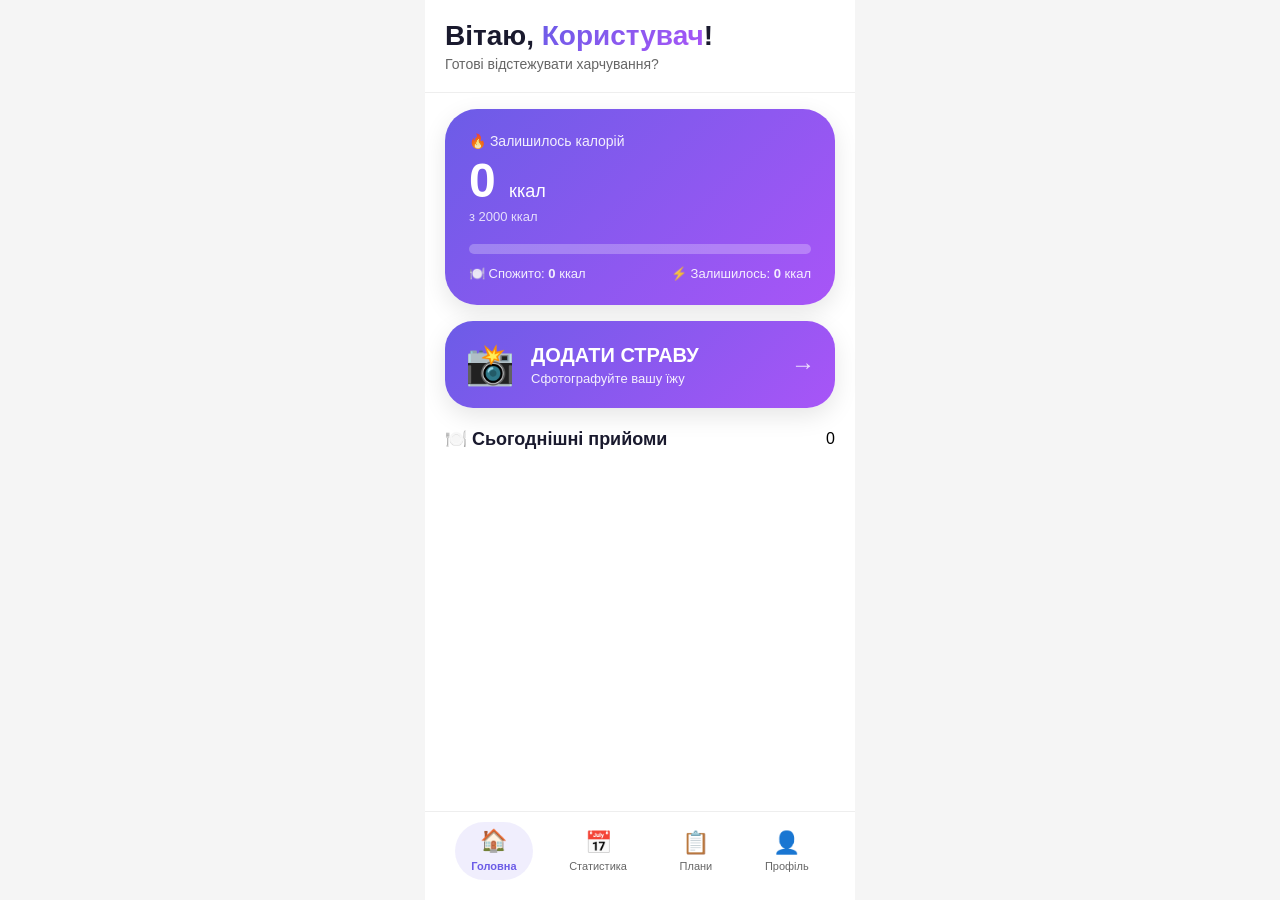
==== commit 0834e4bd: "Update index.html" ====
--- a/webapp/index.html
+++ b/webapp/index.html
@@ -24,7 +24,7 @@
         }
 
         body { font-family: -apple-system, BlinkMacSystemFont, 'Segoe UI', Roboto, sans-serif; background: var(--light-gray); overflow-x: hidden; }
-        .app-container { max-width: 430px; margin: 0 auto; background: var(--white); min-height: 100vh; position: relative; padding-bottom: 80px; }
+        .app-container { max-width: 430px; margin: 0 auto; background: var(--white); min-height: 100vh; position: relative; padding-bottom: 100px; }
         
         /* Header */
         .header { padding: 20px; background: var(--white); border-bottom: 1px solid #eee; }
@@ -69,6 +69,18 @@
         .log-meal-title { font-size: 20px; font-weight: 700; margin-bottom: 4px; }
         .log-meal-subtitle { font-size: 13px; opacity: 0.9; }
         .log-meal-arrow { font-size: 24px; color: var(--white); opacity: 0.8; }
+        
+        /* AI Рекомендація */
+        .ai-recommendation {
+            background: linear-gradient(135deg, #f0e6ff, #faf5ff);
+            margin: 0 20px 20px;
+            padding: 20px;
+            border-radius: 24px;
+            border-left: 4px solid var(--primary);
+        }
+        .ai-recommendation h4 { font-size: 16px; color: var(--primary); margin-bottom: 8px; display: flex; align-items: center; gap: 8px; }
+        .ai-recommendation p { font-size: 14px; color: var(--dark); line-height: 1.4; }
+        .ai-recommendation .deficiency { color: var(--warning); font-weight: 600; }
         
         /* Акордеон для прийомів їжі */
         .meals-list { margin: 0 20px 20px; }
@@ -118,9 +130,10 @@
             background: var(--danger);
             color: var(--white);
             border: none;
-            padding: 8px 16px;
+            padding: 10px 16px;
             border-radius: 20px;
-            font-size: 12px;
+            font-size: 13px;
+            font-weight: 500;
             cursor: pointer;
             margin-top: 8px;
             width: 100%;
@@ -128,20 +141,8 @@
         }
         .delete-meal:active { transform: scale(0.97); }
         
-        /* AI Рекомендації */
-        .ai-recommendation {
-            background: linear-gradient(135deg, #f0e6ff, #faf5ff);
-            margin: 0 20px 20px;
-            padding: 20px;
-            border-radius: 24px;
-            border-left: 4px solid var(--primary);
-        }
-        .ai-recommendation h4 { font-size: 16px; color: var(--primary); margin-bottom: 8px; display: flex; align-items: center; gap: 8px; }
-        .ai-recommendation p { font-size: 14px; color: var(--dark); line-height: 1.4; }
-        .ai-recommendation .deficiency { color: var(--warning); font-weight: 600; }
-        
         /* Календар */
-        .calendar-collapsible { background: var(--white); border-radius: 24px; overflow: hidden; margin-bottom: 20px; box-shadow: var(--shadow-sm); }
+        .calendar-collapsible { background: var(--white); border-radius: 24px; overflow: hidden; margin: 0 20px 20px; box-shadow: var(--shadow-sm); }
         .calendar-header-custom { display: flex; justify-content: space-between; align-items: center; padding: 16px; cursor: pointer; }
         .calendar-header-custom h3 { font-size: 16px; color: var(--dark); }
         .calendar-header-custom .arrow { font-size: 20px; transition: transform 0.3s ease; }
@@ -150,12 +151,11 @@
         .calendar-body.collapsed { display: none; }
         .calendar-weekdays { display: grid; grid-template-columns: repeat(7, 1fr); text-align: center; font-size: 12px; color: var(--gray); margin-bottom: 8px; }
         .calendar-days { display: grid; grid-template-columns: repeat(7, 1fr); gap: 4px; }
-        .calendar-day { aspect-ratio: 1; display: flex; align-items: center; justify-content: center; border-radius: 40px; font-size: 14px; cursor: pointer; transition: var(--transition); }
+        .calendar-day { aspect-ratio: 1; display: flex; align-items: center; justify-content: center; border-radius: 40px; font-size: 14px; cursor: pointer; transition: var(--transition); position: relative; }
         .calendar-day.today { background: linear-gradient(135deg, var(--primary), var(--secondary)); color: white; font-weight: 600; }
         .calendar-day.selected { background: var(--primary); color: white; transform: scale(1.05); }
-        .calendar-day.has-meal::after { content: '•'; position: absolute; transform: translate(8px, 8px); font-size: 12px; color: var(--primary); }
-        
-        .weekly-stats { background: var(--white); border-radius: 20px; padding: 16px; margin-top: 20px; box-shadow: var(--shadow-sm); }
+        
+        .weekly-stats { background: var(--white); border-radius: 20px; padding: 16px; margin: 0 20px 20px; box-shadow: var(--shadow-sm); }
         .weekly-row { display: flex; align-items: center; padding: 10px 0; border-bottom: 1px solid #eee; gap: 8px; }
         .weekly-day { font-weight: 600; width: 36px; font-size: 13px; }
         .weekly-bar-container { flex: 2; height: 8px; background: #eee; border-radius: 4px; overflow: hidden; }
@@ -170,9 +170,9 @@
         .bar-M { background: var(--warning); }
         
         /* Плани харчування */
-        .meal-plan-card { background: var(--white); border-radius: 20px; padding: 16px; margin-bottom: 16px; box-shadow: var(--shadow-sm); border: 1px solid #eee; transition: var(--transition); }
+        .meal-plan-card { background: var(--white); border-radius: 20px; padding: 16px; margin: 0 20px 16px; box-shadow: var(--shadow-sm); border: 1px solid #eee; transition: var(--transition); }
         .meal-plan-card:active { transform: scale(0.98); }
-        .meal-plan-btn { background: linear-gradient(135deg, var(--primary), var(--secondary)); color: white; border: none; padding: 8px 16px; border-radius: 20px; font-size: 13px; cursor: pointer; }
+        .meal-plan-btn { background: linear-gradient(135deg, var(--primary), var(--secondary)); color: white; border: none; padding: 10px 16px; border-radius: 20px; font-size: 14px; font-weight: 500; cursor: pointer; margin-top: 8px; width: 100%; }
         
         /* Нижня навігація */
         .bottom-nav {
@@ -186,11 +186,11 @@
             backdrop-filter: blur(10px);
             display: flex;
             justify-content: space-around;
-            padding: 12px 20px 22px;
+            padding: 10px 20px 20px;
             border-top: 1px solid #eee;
             z-index: 100;
         }
-        .nav-item { display: flex; flex-direction: column; align-items: center; gap: 4px; cursor: pointer; padding: 8px 12px; border-radius: 30px; transition: var(--transition); }
+        .nav-item { display: flex; flex-direction: column; align-items: center; gap: 4px; cursor: pointer; padding: 8px 16px; border-radius: 30px; transition: var(--transition); }
         .nav-item.active { background: rgba(108,92,231,0.1); }
         .nav-item.active .nav-icon { color: var(--primary); transform: translateY(-2px); }
         .nav-item.active .nav-label { color: var(--primary); font-weight: 600; }
@@ -202,6 +202,7 @@
         .modal-content { background: var(--white); border-radius: 32px; padding: 24px; max-width: 90%; width: 350px; }
         .modal-header { display: flex; justify-content: space-between; margin-bottom: 20px; }
         .close-modal { background: none; border: none; font-size: 24px; cursor: pointer; color: var(--gray); }
+        .log-button { background: linear-gradient(135deg, var(--primary), var(--secondary)); color: white; border: none; padding: 12px; border-radius: 28px; font-weight: 600; width: 100%; cursor: pointer; }
         
         @keyframes slideIn { from { opacity: 0; transform: translateX(-20px); } to { opacity: 1; transform: translateX(0); } }
         .page { animation: slideIn 0.3s ease; }
@@ -225,7 +226,6 @@
                 <div class="calories-stats"><span>🍽️ Спожито: <strong id="consumedCalories">0</strong> ккал</span><span>⚡ Залишилось: <strong id="remainingCalories">0</strong> ккал</span></div>
             </div>
             
-            <!-- AI Рекомендація на основі попереднього дня -->
             <div id="aiRecommendation" class="ai-recommendation" style="display: none;">
                 <h4>🤖 AI-рекомендація на сьогодні</h4>
                 <p id="recommendationText"></p>
@@ -249,9 +249,9 @@
                 <div class="calendar-header-custom" id="calendarHeader"><h3>📅 Календар харчування</h3><span class="arrow">▼</span></div>
                 <div class="calendar-body" id="calendarBody">
                     <div style="display: flex; justify-content: space-between; margin-bottom: 16px;">
-                        <button id="prevMonthBtn" style="background: none; border: none; font-size: 20px; cursor: pointer;">←</button>
+                        <button id="prevMonthBtn" style="background: none; border: none; font-size: 20px; cursor: pointer; padding: 8px;">←</button>
                         <span id="currentMonthYear" style="font-weight: 600;"></span>
-                        <button id="nextMonthBtn" style="background: none; border: none; font-size: 20px; cursor: pointer;">→</button>
+                        <button id="nextMonthBtn" style="background: none; border: none; font-size: 20px; cursor: pointer; padding: 8px;">→</button>
                     </div>
                     <div class="calendar-weekdays"><span>Пн</span><span>Вт</span><span>Ср</span><span>Чт</span><span>Пт</span><span>Сб</span><span>Нд</span></div>
                     <div id="calendarDays" class="calendar-days"></div>
@@ -276,7 +276,7 @@
     </div>
 
     <!-- Модальне вікно -->
-    <div id="mealModal" class="modal"><div class="modal-content"><div class="modal-header"><h3>📸 Додати страву</h3><button class="close-modal" onclick="closeModal()">×</button></div><input type="file" id="mealPhoto" accept="image/*" style="width:100%; padding:12px; border:1px solid #ddd; border-radius:12px; margin-bottom:16px;"><button class="log-button" onclick="analyzeAndSave()" style="width:100%; background:#6c5ce7; color:white; border:none; padding:12px; border-radius:28px; font-weight:600;">Аналізувати та зберегти</button><div id="analysisResult" style="margin-top:16px; display:none;"></div></div></div>
+    <div id="mealModal" class="modal"><div class="modal-content"><div class="modal-header"><h3>📸 Додати страву</h3><button class="close-modal" onclick="closeModal()">×</button></div><input type="file" id="mealPhoto" accept="image/*" style="width:100%; padding:12px; border:1px solid #ddd; border-radius:12px; margin-bottom:16px;"><button class="log-button" onclick="analyzeAndSave()">Аналізувати та зберегти</button><div id="analysisResult" style="margin-top:16px; display:none;"></div></div></div>
 
     <script>
         const urlParams = new URLSearchParams(window.location.search);
@@ -287,20 +287,24 @@
         }
         if (telegramId === 'null') telegramId = null;
         
-        let userData = { firstName: urlName || 'Користувач', calorieGoal: 2000, proteinGoal: 0, fatGoal: 0, carbsGoal: 0, mealsByDate: {}, hasProfile: false };
+        let userData = { firstName: urlName || 'Користувач', calorieGoal: 2000, proteinGoal: 100, fatGoal: 50, carbsGoal: 200, mealsByDate: {}, hasProfile: false };
         
         function loadUserData() {
             if (!telegramId) return;
             const saved = localStorage.getItem(`aura_user_${telegramId}`);
-            if (saved) { const d = JSON.parse(saved); userData = { ...userData, ...d }; }
-            if (urlName && urlName !== 'null') userData.firstName = urlName;
+            if (saved) { 
+                try {
+                    const d = JSON.parse(saved); 
+                    userData = { ...userData, ...d };
+                } catch(e) {}
+            }
+            if (urlName && urlName !== 'null' && urlName !== 'undefined') userData.firstName = urlName;
             document.getElementById('userName').innerText = userData.firstName;
             document.getElementById('calorieGoal').innerText = userData.calorieGoal;
             updateDashboard(); updateCalendar(); updateWeeklyStats(); updateMealPlansLock(); generateAIRecommendation();
         }
         function saveUserData() { if(telegramId) localStorage.setItem(`aura_user_${telegramId}`, JSON.stringify(userData)); }
         
-        // Генерація AI-рекомендації на основі попереднього дня
         function generateAIRecommendation() {
             const yesterday = new Date();
             yesterday.setDate(yesterday.getDate() - 1);
@@ -312,7 +316,6 @@
                 return;
             }
             
-            // Аналіз недоліків
             let totalProtein = 0, totalFat = 0, totalCarbs = 0;
             yesterdayMeals.forEach(m => { totalProtein += m.protein || 0; totalFat += m.fat || 0; totalCarbs += m.carbs || 0; });
             
@@ -335,17 +338,15 @@
             document.getElementById('aiRecommendation').style.display = 'block';
         }
         
-        // Додавання прийому
         function addMeal(meal) {
             const todayKey = new Date().toISOString().split('T')[0];
             if (!userData.mealsByDate[todayKey]) userData.mealsByDate[todayKey] = [];
             userData.mealsByDate[todayKey].push({ ...meal, id: Date.now(), time: new Date().toLocaleTimeString('uk-UA',{hour:'2-digit',minute:'2-digit'}), timestamp: new Date().toISOString() });
             saveUserData();
-            updateDashboard(); updateCalendar(); updateWeeklyStats();
+            updateDashboard(); updateCalendar(); updateWeeklyStats(); generateAIRecommendation();
             showToast(`✅ ${meal.name} додано! +${meal.calories} ккал`);
         }
         
-        // Видалення прийому
         function deleteMeal(dateKey, mealId) {
             if (userData.mealsByDate[dateKey]) {
                 userData.mealsByDate[dateKey] = userData.mealsByDate[dateKey].filter(m => m.id !== mealId);
@@ -400,7 +401,6 @@
         
         function toggleMeal(id) { document.getElementById(`meal-${id}`).classList.toggle('open'); }
         
-        // Календар
         let currentDate = new Date(), selectedDate = new Date(), calendarCollapsed = false;
         function toggleCalendar() { calendarCollapsed=!calendarCollapsed; document.getElementById('calendarBody').classList.toggle('collapsed',calendarCollapsed); document.querySelector('.calendar-header-custom').classList.toggle('collapsed',calendarCollapsed); }
         document.getElementById('calendarHeader').onclick = toggleCalendar;
@@ -457,7 +457,7 @@
                 container.innerHTML = `<div style="text-align:center;padding:40px;color:#999;"><div style="font-size:48px;margin-bottom:16px;">🔒</div><p>Плани харчування недоступні</p><button onclick="window.location.href='/settings?user_id=${telegramId}'" style="margin-top:20px;padding:10px 20px;background:#6c5ce7;color:white;border:none;border-radius:20px;">Перейти до налаштувань</button></div>`;
                 return;
             }
-            subtitle.innerHTML = 'Оберіть план на тиждень';
+            subtitle.innerHTML = 'Оберіть план на тиждень (розраховано за вашими параметрами)';
             const plans = [
                 { name:'🥗 Збалансований', desc:'Для підтримки ваги', calories:userData.calorieGoal },
                 { name:'💪 Білковий', desc:'Для набору м\'язової маси', calories:Math.round(userData.calorieGoal*1.15) },
@@ -478,7 +478,7 @@
             try{
                 const res = await fetch('/api/analyze',{method:'POST',body:fd});
                 const data = await res.json();
-                if(res.ok){ resultDiv.innerHTML=`<div style="background:#e8f5e9;padding:12px;border-radius:12px;"><p><strong>🍽️ ${data.name}</strong></p><p>🔥 ${data.calories} ккал | 🥩 ${data.protein}г | 🧈 ${data.fat}г | 🍚 ${data.carbs}г</p><p>💡 ${data.feedback}</p><button class="log-button" onclick="saveAnalyzedMeal(${JSON.stringify(data).replace(/"/g,'&quot;')})" style="margin-top:12px; background:#6c5ce7; color:white; border:none; padding:8px 16px; border-radius:20px;">✅ Зберегти</button></div>`; }
+                if(res.ok){ resultDiv.innerHTML=`<div style="background:#e8f5e9;padding:12px;border-radius:12px;"><p><strong>🍽️ ${data.name}</strong></p><p>🔥 ${data.calories} ккал | 🥩 ${data.protein}г | 🧈 ${data.fat}г | 🍚 ${data.carbs}г</p><p>💡 ${data.feedback}</p><button class="log-button" onclick="saveAnalyzedMeal(${JSON.stringify(data).replace(/"/g,'&quot;')})" style="margin-top:12px;">✅ Зберегти</button></div>`; }
                 else{ resultDiv.innerHTML=`<div style="color:red;">❌ Помилка: ${data.error}</div>`; }
             } catch(e){ resultDiv.innerHTML=`<div style="color:red;">❌ Помилка: ${e.message}</div>`; }
         }
@@ -516,14 +516,15 @@
                 const data = await res.json();
                 if(!data.error){
                     if(data.first_name) userData.firstName = data.first_name;
-                    userData.hasProfile = !!(data.age && data.weight && data.height);
+                    userData.hasProfile = !!(data.age && data.weight && data.height && data.age > 0 && data.weight > 0 && data.height > 0);
                     if(userData.hasProfile && data.daily_calorie_goal) userData.calorieGoal = data.daily_calorie_goal;
                     document.getElementById('userName').innerText = userData.firstName;
                     document.getElementById('calorieGoal').innerText = userData.calorieGoal;
                     saveUserData();
                     updateDashboard();
+                    updateMealPlansLock();
                 }
-            } catch(e){}
+            } catch(e){ console.log('Server error:',e); }
         }
         
         setupNavigation();
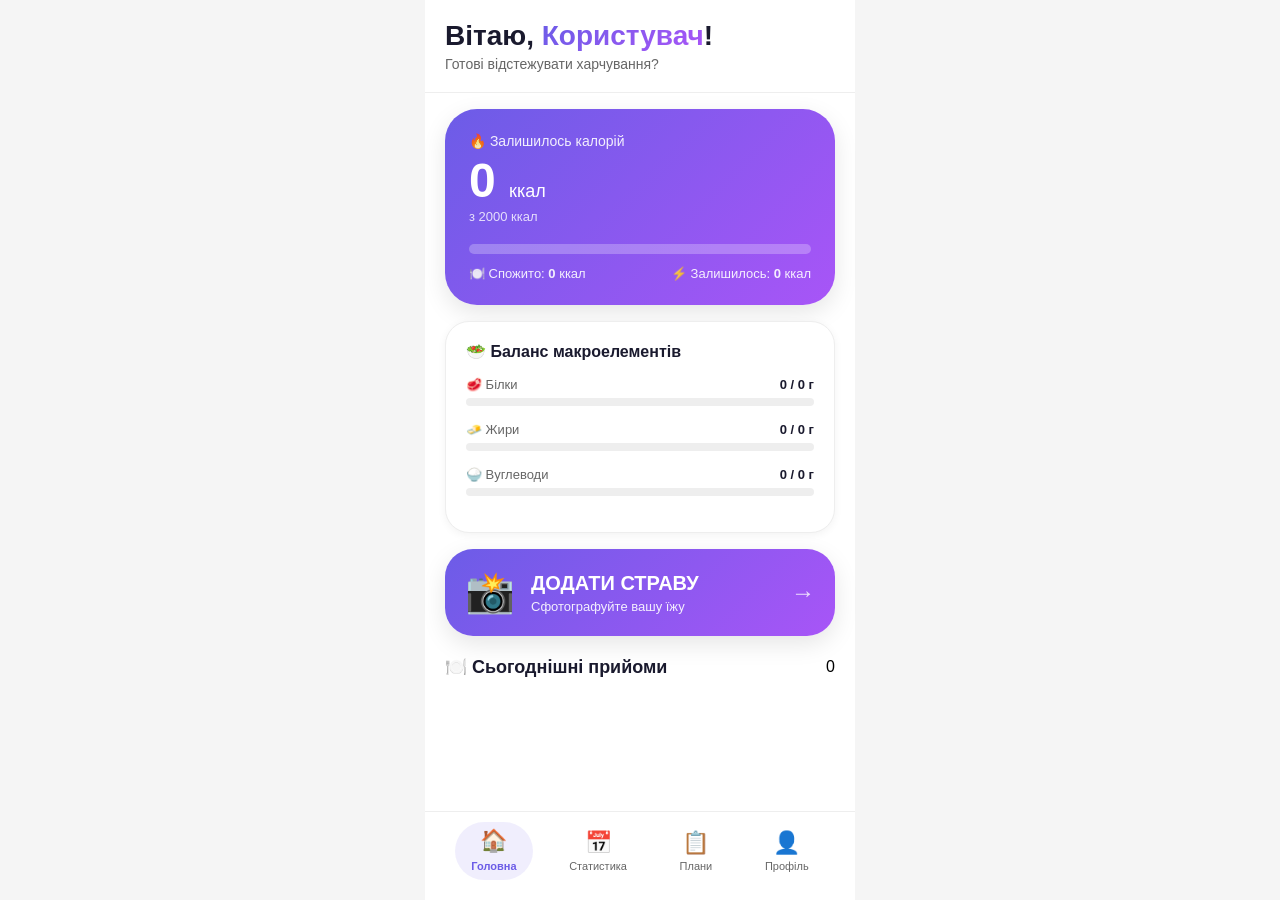
==== commit 4d4f668f: "Update index.html" ====
--- a/webapp/index.html
+++ b/webapp/index.html
@@ -48,6 +48,26 @@
         .progress-bar { background: rgba(255,255,255,0.25); height: 10px; border-radius: 5px; overflow: hidden; margin: 16px 0 12px; }
         .progress-fill { background: var(--white); height: 100%; width: 0%; border-radius: 5px; transition: width 0.5s ease; }
         .calories-stats { display: flex; justify-content: space-between; font-size: 13px; opacity: 0.9; }
+        
+        /* Картка макроелементів (БЖУ) */
+        .macros-card {
+            background: var(--white);
+            margin: 16px 20px;
+            padding: 20px;
+            border-radius: 24px;
+            box-shadow: var(--shadow-sm);
+            border: 1px solid #eee;
+        }
+        .macros-title { font-size: 16px; font-weight: 600; color: var(--dark); margin-bottom: 16px; display: flex; align-items: center; gap: 8px; }
+        .macro-item { margin-bottom: 16px; }
+        .macro-header { display: flex; justify-content: space-between; margin-bottom: 6px; font-size: 13px; }
+        .macro-name { color: var(--gray); }
+        .macro-values { font-weight: 600; color: var(--dark); }
+        .macro-bar { background: #eee; height: 8px; border-radius: 4px; overflow: hidden; }
+        .macro-fill { height: 100%; border-radius: 4px; transition: width 0.5s ease; }
+        .fill-protein { background: #4caf50; }
+        .fill-fat { background: #ff9800; }
+        .fill-carbs { background: #2196f3; }
         
         /* Кнопка LOG MEAL */
         .log-meal-btn {
@@ -172,6 +192,8 @@
         /* Плани харчування */
         .meal-plan-card { background: var(--white); border-radius: 20px; padding: 16px; margin: 0 20px 16px; box-shadow: var(--shadow-sm); border: 1px solid #eee; transition: var(--transition); }
         .meal-plan-card:active { transform: scale(0.98); }
+        .meal-plan-card h3 { font-size: 18px; margin-bottom: 8px; color: var(--dark); }
+        .meal-plan-card p { font-size: 14px; color: var(--gray); margin-bottom: 12px; }
         .meal-plan-btn { background: linear-gradient(135deg, var(--primary), var(--secondary)); color: white; border: none; padding: 10px 16px; border-radius: 20px; font-size: 14px; font-weight: 500; cursor: pointer; margin-top: 8px; width: 100%; }
         
         /* Нижня навігація */
@@ -224,6 +246,23 @@
                 <div class="calories-sub">з <span id="calorieGoal">2000</span> ккал</div>
                 <div class="progress-bar"><div class="progress-fill" id="calorieProgress" style="width: 0%"></div></div>
                 <div class="calories-stats"><span>🍽️ Спожито: <strong id="consumedCalories">0</strong> ккал</span><span>⚡ Залишилось: <strong id="remainingCalories">0</strong> ккал</span></div>
+            </div>
+            
+            <!-- Блок макроелементів (БЖУ) -->
+            <div class="macros-card">
+                <div class="macros-title">🥗 Баланс макроелементів</div>
+                <div class="macro-item">
+                    <div class="macro-header"><span class="macro-name">🥩 Білки</span><span class="macro-values"><span id="proteinConsumed">0</span> / <span id="proteinGoal">0</span> г</span></div>
+                    <div class="macro-bar"><div class="macro-fill fill-protein" id="proteinBar" style="width: 0%"></div></div>
+                </div>
+                <div class="macro-item">
+                    <div class="macro-header"><span class="macro-name">🧈 Жири</span><span class="macro-values"><span id="fatConsumed">0</span> / <span id="fatGoal">0</span> г</span></div>
+                    <div class="macro-bar"><div class="macro-fill fill-fat" id="fatBar" style="width: 0%"></div></div>
+                </div>
+                <div class="macro-item">
+                    <div class="macro-header"><span class="macro-name">🍚 Вуглеводи</span><span class="macro-values"><span id="carbsConsumed">0</span> / <span id="carbsGoal">0</span> г</span></div>
+                    <div class="macro-bar"><div class="macro-fill fill-carbs" id="carbsBar" style="width: 0%"></div></div>
+                </div>
             </div>
             
             <div id="aiRecommendation" class="ai-recommendation" style="display: none;">
@@ -260,7 +299,7 @@
             <div class="weekly-stats"><h3>📊 Калорії за тиждень</h3><div id="weeklyStatsList"></div><div style="margin-top: 12px; font-size: 11px; color: #999; text-align: center;"><span style="color:#4caf50">●</span> Норма <span style="color:#ff9800; margin-left:8px;">●</span> Мало <span style="color:#f44336; margin-left:8px;">●</span> Багато</div></div>
         </div>
 
-        <!-- Сторінка Плани -->
+        <!-- Сторінка Плани харчування -->
         <div id="mealPlansPage" class="page" style="display: none;">
             <div class="header"><div class="greeting">📋 Плани харчування</div><div class="subtitle" id="plansSubtitle">Оберіть план на тиждень</div></div>
             <div id="mealPlansList"></div>
@@ -287,7 +326,15 @@
         }
         if (telegramId === 'null') telegramId = null;
         
-        let userData = { firstName: urlName || 'Користувач', calorieGoal: 2000, proteinGoal: 100, fatGoal: 50, carbsGoal: 200, mealsByDate: {}, hasProfile: false };
+        let userData = { 
+            firstName: urlName || 'Користувач', 
+            calorieGoal: 2000, 
+            proteinGoal: 100, 
+            fatGoal: 50, 
+            carbsGoal: 200, 
+            mealsByDate: {}, 
+            hasProfile: false 
+        };
         
         function loadUserData() {
             if (!telegramId) return;
@@ -301,7 +348,10 @@
             if (urlName && urlName !== 'null' && urlName !== 'undefined') userData.firstName = urlName;
             document.getElementById('userName').innerText = userData.firstName;
             document.getElementById('calorieGoal').innerText = userData.calorieGoal;
-            updateDashboard(); updateCalendar(); updateWeeklyStats(); updateMealPlansLock(); generateAIRecommendation();
+            document.getElementById('proteinGoal').innerText = userData.proteinGoal;
+            document.getElementById('fatGoal').innerText = userData.fatGoal;
+            document.getElementById('carbsGoal').innerText = userData.carbsGoal;
+            updateDashboard(); updateCalendar(); updateWeeklyStats(); updateMealPlans(); generateAIRecommendation();
         }
         function saveUserData() { if(telegramId) localStorage.setItem(`aura_user_${telegramId}`, JSON.stringify(userData)); }
         
@@ -319,9 +369,9 @@
             let totalProtein = 0, totalFat = 0, totalCarbs = 0;
             yesterdayMeals.forEach(m => { totalProtein += m.protein || 0; totalFat += m.fat || 0; totalCarbs += m.carbs || 0; });
             
-            const proteinNeed = (userData.proteinGoal || 100);
-            const fatNeed = (userData.fatGoal || 50);
-            const carbsNeed = (userData.carbsGoal || 200);
+            const proteinNeed = userData.proteinGoal || 100;
+            const fatNeed = userData.fatGoal || 50;
+            const carbsNeed = userData.carbsGoal || 200;
             
             let deficiencies = [];
             let recommendations = [];
@@ -360,14 +410,31 @@
         function updateDashboard() {
             const todayKey = new Date().toISOString().split('T')[0];
             const todayMeals = userData.mealsByDate[todayKey] || [];
-            const total = todayMeals.reduce((s,m)=>s+(m.calories||0),0);
-            const remaining = userData.calorieGoal - total;
-            const progress = (total / userData.calorieGoal) * 100;
+            const totalCalories = todayMeals.reduce((s,m)=>s+(m.calories||0),0);
+            const totalProtein = todayMeals.reduce((s,m)=>s+(m.protein||0),0);
+            const totalFat = todayMeals.reduce((s,m)=>s+(m.fat||0),0);
+            const totalCarbs = todayMeals.reduce((s,m)=>s+(m.carbs||0),0);
+            const remaining = userData.calorieGoal - totalCalories;
+            const progress = (totalCalories / userData.calorieGoal) * 100;
+            
             document.getElementById('caloriesRemaining').innerText = Math.max(0,remaining);
-            document.getElementById('consumedCalories').innerText = total;
+            document.getElementById('consumedCalories').innerText = totalCalories;
             document.getElementById('remainingCalories').innerText = Math.max(0,remaining);
             document.getElementById('calorieProgress').style.width = `${Math.min(progress,100)}%`;
             document.getElementById('mealsCount').innerText = todayMeals.length;
+            
+            // Оновлення БЖУ
+            document.getElementById('proteinConsumed').innerText = totalProtein;
+            document.getElementById('fatConsumed').innerText = totalFat;
+            document.getElementById('carbsConsumed').innerText = totalCarbs;
+            
+            const proteinPercent = (totalProtein / userData.proteinGoal) * 100;
+            const fatPercent = (totalFat / userData.fatGoal) * 100;
+            const carbsPercent = (totalCarbs / userData.carbsGoal) * 100;
+            
+            document.getElementById('proteinBar').style.width = `${Math.min(proteinPercent,100)}%`;
+            document.getElementById('fatBar').style.width = `${Math.min(fatPercent,100)}%`;
+            document.getElementById('carbsBar').style.width = `${Math.min(carbsPercent,100)}%`;
             
             const container = document.getElementById('mealsList');
             if(todayMeals.length===0){ container.innerHTML='<div style="text-align:center;padding:40px;color:#999;">Немає прийомів їжі</div>'; return; }
@@ -449,24 +516,48 @@
             }).join('');
         }
         
-        function updateMealPlansLock() {
+        function updateMealPlans() {
+            const container = document.getElementById('mealPlansList');
             const subtitle = document.getElementById('plansSubtitle');
-            const container = document.getElementById('mealPlansList');
+            
             if(!userData.hasProfile){
                 subtitle.innerHTML = '⚠️ Спочатку заповніть профіль у налаштуваннях!';
                 container.innerHTML = `<div style="text-align:center;padding:40px;color:#999;"><div style="font-size:48px;margin-bottom:16px;">🔒</div><p>Плани харчування недоступні</p><button onclick="window.location.href='/settings?user_id=${telegramId}'" style="margin-top:20px;padding:10px 20px;background:#6c5ce7;color:white;border:none;border-radius:20px;">Перейти до налаштувань</button></div>`;
                 return;
             }
+            
             subtitle.innerHTML = 'Оберіть план на тиждень (розраховано за вашими параметрами)';
             const plans = [
-                { name:'🥗 Збалансований', desc:'Для підтримки ваги', calories:userData.calorieGoal },
-                { name:'💪 Білковий', desc:'Для набору м\'язової маси', calories:Math.round(userData.calorieGoal*1.15) },
-                { name:'🥑 Кетодієта', desc:'Низький вміст вуглеводів', calories:Math.round(userData.calorieGoal*0.9) }
+                { name:'🥗 Збалансований', desc:'Для підтримки ваги', calories:userData.calorieGoal, protein:userData.proteinGoal, fat:userData.fatGoal, carbs:userData.carbsGoal },
+                { name:'💪 Білковий', desc:'Для набору м\'язової маси', calories:Math.round(userData.calorieGoal*1.15), protein:Math.round(userData.proteinGoal*1.3), fat:userData.fatGoal, carbs:userData.carbsGoal },
+                { name:'🥑 Кетодієта', desc:'Низький вміст вуглеводів', calories:Math.round(userData.calorieGoal*0.9), protein:userData.proteinGoal, fat:Math.round(userData.fatGoal*1.5), carbs:50 },
+                { name:'🌱 Вегетаріанський', desc:'Без м\'яса', calories:userData.calorieGoal, protein:Math.round(userData.proteinGoal*0.8), fat:userData.fatGoal, carbs:userData.carbsGoal }
             ];
-            container.innerHTML = plans.map(p => `<div class="meal-plan-card"><h3>${p.name}</h3><p>${p.desc} • ${p.calories} ккал/день</p><button class="meal-plan-btn" onclick="selectMealPlan(${p.calories})">Вибрати</button></div>`).join('');
-        }
-        
-        function selectMealPlan(cal) { userData.calorieGoal=cal; document.getElementById('calorieGoal').innerText=cal; saveUserData(); updateDashboard(); updateWeeklyStats(); showToast(`✅ План обрано! Норма: ${cal} ккал/день`); switchPage('dashboard'); }
+            container.innerHTML = plans.map(p => `
+                <div class="meal-plan-card">
+                    <h3>${p.name}</h3>
+                    <p>${p.desc} • ${p.calories} ккал/день</p>
+                    <p style="font-size: 12px; color: #6c5ce7;">🥩 ${p.protein}г 🧈 ${p.fat}г 🍚 ${p.carbs}г</p>
+                    <button class="meal-plan-btn" onclick="selectMealPlan(${p.calories}, ${p.protein}, ${p.fat}, ${p.carbs})">Вибрати</button>
+                </div>
+            `).join('');
+        }
+        
+        function selectMealPlan(calories, protein, fat, carbs) { 
+            userData.calorieGoal = calories;
+            userData.proteinGoal = protein;
+            userData.fatGoal = fat;
+            userData.carbsGoal = carbs;
+            document.getElementById('calorieGoal').innerText = calories;
+            document.getElementById('proteinGoal').innerText = protein;
+            document.getElementById('fatGoal').innerText = fat;
+            document.getElementById('carbsGoal').innerText = carbs;
+            saveUserData(); 
+            updateDashboard(); 
+            updateWeeklyStats(); 
+            showToast(`✅ План обрано! Норма: ${calories} ккал/день`); 
+            switchPage('dashboard'); 
+        }
         
         async function analyzeAndSave() {
             const file = document.getElementById('mealPhoto').files[0];
@@ -493,7 +584,7 @@
             document.getElementById('mealPlansPage').style.display='none';
             if(page==='dashboard') document.getElementById('dashboardPage').style.display='block';
             else if(page==='stats'){ document.getElementById('statsPage').style.display='block'; updateCalendar(); updateWeeklyStats(); }
-            else if(page==='mealplans'){ document.getElementById('mealPlansPage').style.display='block'; updateMealPlansLock(); }
+            else if(page==='mealplans'){ document.getElementById('mealPlansPage').style.display='block'; updateMealPlans(); }
             else if(page==='profile') window.location.href=`/settings?user_id=${telegramId}`;
         }
         
@@ -518,11 +609,17 @@
                     if(data.first_name) userData.firstName = data.first_name;
                     userData.hasProfile = !!(data.age && data.weight && data.height && data.age > 0 && data.weight > 0 && data.height > 0);
                     if(userData.hasProfile && data.daily_calorie_goal) userData.calorieGoal = data.daily_calorie_goal;
+                    if(userData.hasProfile && data.protein_goal) userData.proteinGoal = data.protein_goal;
+                    if(userData.hasProfile && data.fat_goal) userData.fatGoal = data.fat_goal;
+                    if(userData.hasProfile && data.carbs_goal) userData.carbsGoal = data.carbs_goal;
                     document.getElementById('userName').innerText = userData.firstName;
                     document.getElementById('calorieGoal').innerText = userData.calorieGoal;
+                    document.getElementById('proteinGoal').innerText = userData.proteinGoal;
+                    document.getElementById('fatGoal').innerText = userData.fatGoal;
+                    document.getElementById('carbsGoal').innerText = userData.carbsGoal;
                     saveUserData();
                     updateDashboard();
-                    updateMealPlansLock();
+                    updateMealPlans();
                 }
             } catch(e){ console.log('Server error:',e); }
         }
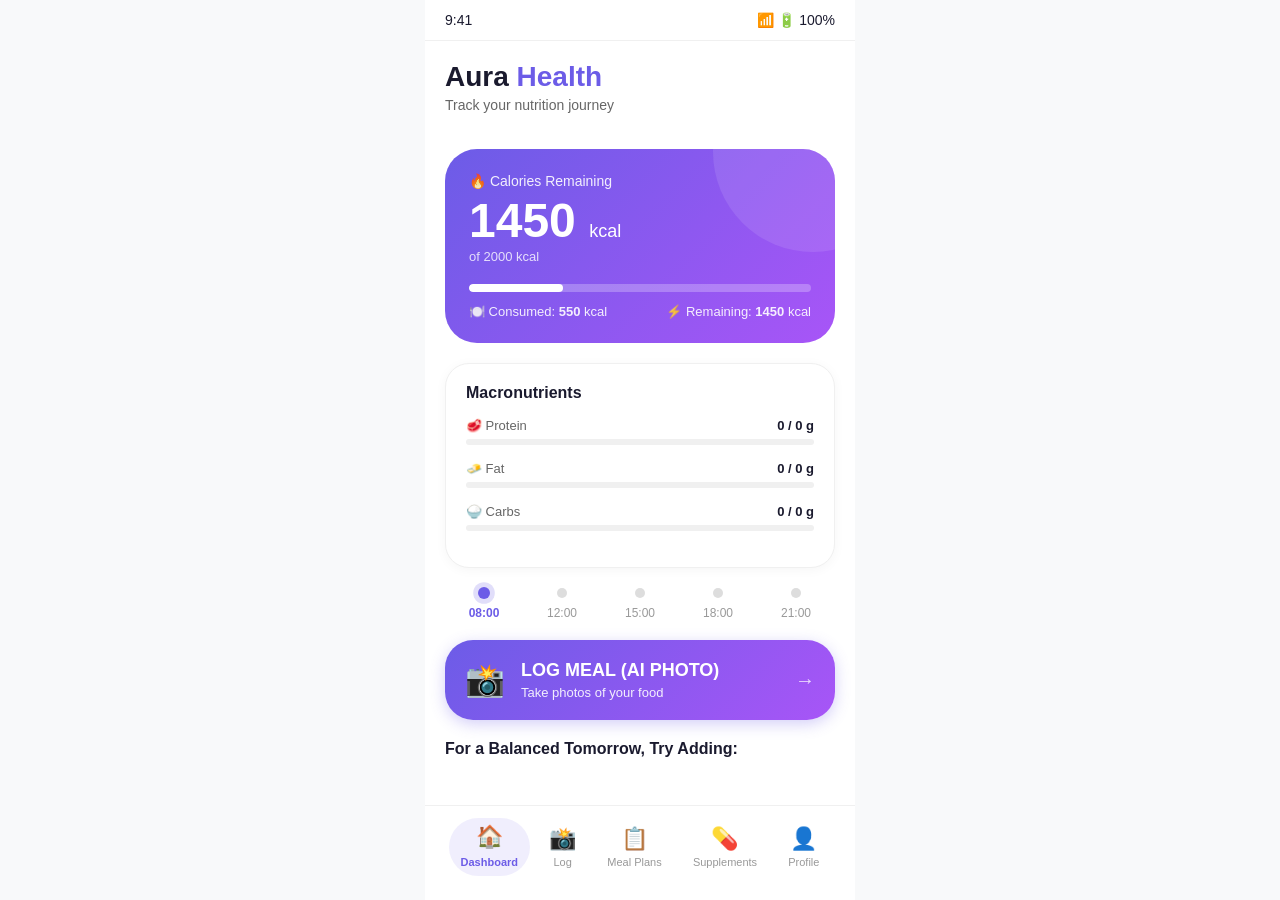
==== commit 89f61fd2: "Update index.html" ====
--- a/webapp/index.html
+++ b/webapp/index.html
@@ -3,75 +3,234 @@
 <head>
     <meta charset="UTF-8">
     <meta name="viewport" content="width=device-width, initial-scale=1.0, viewport-fit=cover, user-scalable=no">
-    <title>Aura Health - AI Food Tracker</title>
+    <title>Aura Health - Food Tracker</title>
     <style>
-        * { margin: 0; padding: 0; box-sizing: border-box; -webkit-tap-highlight-color: transparent; }
-        
-        :root {
-            --primary: #6c5ce7;
-            --primary-dark: #5a4bcf;
-            --secondary: #a855f7;
-            --success: #4caf50;
-            --warning: #ff9800;
-            --danger: #f44336;
-            --dark: #1a1a2e;
-            --gray: #666;
-            --light-gray: #f5f5f5;
-            --white: #ffffff;
-            --shadow-sm: 0 2px 8px rgba(0,0,0,0.05);
-            --shadow-md: 0 8px 24px rgba(0,0,0,0.1);
-            --transition: all 0.3s cubic-bezier(0.4, 0, 0.2, 1);
-        }
-
-        body { font-family: -apple-system, BlinkMacSystemFont, 'Segoe UI', Roboto, sans-serif; background: var(--light-gray); overflow-x: hidden; }
-        .app-container { max-width: 430px; margin: 0 auto; background: var(--white); min-height: 100vh; position: relative; padding-bottom: 100px; }
-        
-        /* Header */
-        .header { padding: 20px; background: var(--white); border-bottom: 1px solid #eee; }
-        .greeting { font-size: 28px; font-weight: 700; color: var(--dark); }
-        .greeting span { background: linear-gradient(135deg, var(--primary), var(--secondary)); -webkit-background-clip: text; background-clip: text; color: transparent; }
-        .subtitle { font-size: 14px; color: var(--gray); margin-top: 4px; }
-        
+        * {
+            margin: 0;
+            padding: 0;
+            box-sizing: border-box;
+            -webkit-tap-highlight-color: transparent;
+        }
+
+        body {
+            font-family: -apple-system, BlinkMacSystemFont, 'Segoe UI', Roboto, Helvetica, Arial, sans-serif;
+            background: #f8f9fa;
+            overflow-x: hidden;
+        }
+
+        /* Основний контейнер */
+        .app-container {
+            max-width: 430px;
+            margin: 0 auto;
+            background: #ffffff;
+            min-height: 100vh;
+            position: relative;
+            padding-bottom: 80px;
+        }
+
+        /* Статус бар */
+        .status-bar {
+            padding: 12px 20px;
+            background: white;
+            display: flex;
+            justify-content: space-between;
+            font-size: 14px;
+            font-weight: 500;
+            color: #1a1a2e;
+            border-bottom: 1px solid #f0f0f0;
+        }
+
+        /* Хедер */
+        .header {
+            padding: 20px;
+            background: white;
+        }
+
+        .greeting {
+            font-size: 28px;
+            font-weight: 700;
+            color: #1a1a2e;
+            margin-bottom: 4px;
+        }
+
+        .greeting span {
+            color: #6c5ce7;
+        }
+
+        .subtitle {
+            font-size: 14px;
+            color: #666;
+        }
+
         /* Картка калорій */
         .calories-card {
-            background: linear-gradient(135deg, var(--primary) 0%, var(--secondary) 100%);
+            background: linear-gradient(135deg, #6c5ce7 0%, #a855f7 100%);
             margin: 16px 20px;
             padding: 24px;
             border-radius: 32px;
-            color: var(--white);
-            box-shadow: var(--shadow-md);
-        }
-        .calories-label { font-size: 14px; opacity: 0.9; margin-bottom: 8px; }
-        .calories-value { font-size: 48px; font-weight: 800; line-height: 1; margin-bottom: 4px; }
-        .calories-value small { font-size: 18px; font-weight: 500; }
-        .calories-sub { font-size: 13px; opacity: 0.8; margin-bottom: 20px; }
-        .progress-bar { background: rgba(255,255,255,0.25); height: 10px; border-radius: 5px; overflow: hidden; margin: 16px 0 12px; }
-        .progress-fill { background: var(--white); height: 100%; width: 0%; border-radius: 5px; transition: width 0.5s ease; }
-        .calories-stats { display: flex; justify-content: space-between; font-size: 13px; opacity: 0.9; }
-        
-        /* Картка макроелементів (БЖУ) */
+            color: white;
+            position: relative;
+            overflow: hidden;
+        }
+
+        .calories-card::before {
+            content: '';
+            position: absolute;
+            top: -50%;
+            right: -20%;
+            width: 200px;
+            height: 200px;
+            background: rgba(255,255,255,0.1);
+            border-radius: 50%;
+        }
+
+        .calories-label {
+            font-size: 14px;
+            opacity: 0.9;
+            margin-bottom: 8px;
+        }
+
+        .calories-value {
+            font-size: 48px;
+            font-weight: 800;
+            line-height: 1;
+            margin-bottom: 4px;
+        }
+
+        .calories-value small {
+            font-size: 18px;
+            font-weight: 500;
+        }
+
+        .calories-sub {
+            font-size: 13px;
+            opacity: 0.8;
+            margin-bottom: 20px;
+        }
+
+        .progress-bar {
+            background: rgba(255,255,255,0.25);
+            height: 8px;
+            border-radius: 4px;
+            overflow: hidden;
+            margin: 16px 0 12px;
+        }
+
+        .progress-fill {
+            background: white;
+            height: 100%;
+            width: 0%;
+            border-radius: 4px;
+            transition: width 0.5s ease;
+        }
+
+        .calories-stats {
+            display: flex;
+            justify-content: space-between;
+            font-size: 13px;
+            opacity: 0.9;
+        }
+
+        /* Картка макронутрієнтів */
         .macros-card {
-            background: var(--white);
-            margin: 16px 20px;
+            background: white;
+            margin: 20px;
             padding: 20px;
             border-radius: 24px;
-            box-shadow: var(--shadow-sm);
-            border: 1px solid #eee;
-        }
-        .macros-title { font-size: 16px; font-weight: 600; color: var(--dark); margin-bottom: 16px; display: flex; align-items: center; gap: 8px; }
-        .macro-item { margin-bottom: 16px; }
-        .macro-header { display: flex; justify-content: space-between; margin-bottom: 6px; font-size: 13px; }
-        .macro-name { color: var(--gray); }
-        .macro-values { font-weight: 600; color: var(--dark); }
-        .macro-bar { background: #eee; height: 8px; border-radius: 4px; overflow: hidden; }
-        .macro-fill { height: 100%; border-radius: 4px; transition: width 0.5s ease; }
+            box-shadow: 0 2px 12px rgba(0,0,0,0.04);
+            border: 1px solid #f0f0f0;
+        }
+
+        .macros-title {
+            font-size: 16px;
+            font-weight: 600;
+            color: #1a1a2e;
+            margin-bottom: 16px;
+        }
+
+        .macro-item {
+            margin-bottom: 16px;
+        }
+
+        .macro-header {
+            display: flex;
+            justify-content: space-between;
+            margin-bottom: 6px;
+            font-size: 13px;
+        }
+
+        .macro-name {
+            color: #666;
+        }
+
+        .macro-values {
+            font-weight: 600;
+            color: #1a1a2e;
+        }
+
+        .macro-bar {
+            background: #f0f0f0;
+            height: 6px;
+            border-radius: 3px;
+            overflow: hidden;
+        }
+
+        .macro-fill {
+            height: 100%;
+            border-radius: 3px;
+            transition: width 0.5s ease;
+        }
+
         .fill-protein { background: #4caf50; }
         .fill-fat { background: #ff9800; }
         .fill-carbs { background: #2196f3; }
-        
+
+        /* Таймлайн прийомів їжі */
+        .meals-timeline {
+            padding: 0 20px;
+            display: flex;
+            justify-content: space-between;
+            background: white;
+            margin-bottom: 20px;
+        }
+
+        .time-dot {
+            text-align: center;
+            flex: 1;
+            position: relative;
+            cursor: pointer;
+            transition: all 0.3s ease;
+        }
+
+        .time-dot.active .dot {
+            background: #6c5ce7;
+            transform: scale(1.2);
+            box-shadow: 0 0 0 4px rgba(108,92,231,0.2);
+        }
+
+        .time-dot.active .time-label {
+            color: #6c5ce7;
+            font-weight: 600;
+        }
+
+        .dot {
+            width: 10px;
+            height: 10px;
+            background: #ddd;
+            border-radius: 50%;
+            margin: 0 auto 8px;
+            transition: all 0.3s ease;
+        }
+
+        .time-label {
+            font-size: 12px;
+            color: #999;
+            transition: color 0.3s ease;
+        }
+
         /* Кнопка LOG MEAL */
         .log-meal-btn {
-            background: linear-gradient(135deg, var(--primary), var(--secondary));
+            background: linear-gradient(135deg, #6c5ce7, #a855f7);
             margin: 0 20px 20px;
             padding: 20px;
             border-radius: 28px;
@@ -79,123 +238,300 @@
             align-items: center;
             justify-content: space-between;
             cursor: pointer;
-            transition: var(--transition);
-            box-shadow: var(--shadow-md);
-        }
-        .log-meal-btn:active { transform: scale(0.98); }
-        .log-meal-left { display: flex; align-items: center; gap: 16px; }
-        .log-meal-icon { font-size: 40px; }
-        .log-meal-text { color: var(--white); }
-        .log-meal-title { font-size: 20px; font-weight: 700; margin-bottom: 4px; }
-        .log-meal-subtitle { font-size: 13px; opacity: 0.9; }
-        .log-meal-arrow { font-size: 24px; color: var(--white); opacity: 0.8; }
-        
-        /* AI Рекомендація */
+            transition: all 0.3s ease;
+            box-shadow: 0 4px 15px rgba(108,92,231,0.3);
+        }
+
+        .log-meal-btn:active {
+            transform: scale(0.98);
+        }
+
+        .log-meal-left {
+            display: flex;
+            align-items: center;
+            gap: 16px;
+        }
+
+        .log-meal-icon {
+            font-size: 32px;
+        }
+
+        .log-meal-text {
+            color: white;
+        }
+
+        .log-meal-title {
+            font-size: 18px;
+            font-weight: 700;
+            margin-bottom: 4px;
+        }
+
+        .log-meal-subtitle {
+            font-size: 13px;
+            opacity: 0.9;
+        }
+
+        .log-meal-arrow {
+            font-size: 20px;
+            color: white;
+            opacity: 0.8;
+        }
+
+        /* AI Рекомендації */
         .ai-recommendation {
-            background: linear-gradient(135deg, #f0e6ff, #faf5ff);
+            background: #f8f9fa;
             margin: 0 20px 20px;
             padding: 20px;
             border-radius: 24px;
-            border-left: 4px solid var(--primary);
-        }
-        .ai-recommendation h4 { font-size: 16px; color: var(--primary); margin-bottom: 8px; display: flex; align-items: center; gap: 8px; }
-        .ai-recommendation p { font-size: 14px; color: var(--dark); line-height: 1.4; }
-        .ai-recommendation .deficiency { color: var(--warning); font-weight: 600; }
-        
-        /* Акордеон для прийомів їжі */
-        .meals-list { margin: 0 20px 20px; }
-        .section-header { display: flex; justify-content: space-between; align-items: center; margin-bottom: 16px; }
-        .section-header h3 { font-size: 18px; color: var(--dark); }
-        
-        .meal-accordion {
-            background: var(--white);
+            border-left: 4px solid #6c5ce7;
+        }
+
+        .ai-recommendation h4 {
+            font-size: 16px;
+            color: #6c5ce7;
+            margin-bottom: 8px;
+            display: flex;
+            align-items: center;
+            gap: 8px;
+        }
+
+        .ai-recommendation p {
+            font-size: 14px;
+            color: #333;
+            line-height: 1.4;
+        }
+
+        /* Список рекомендацій */
+        .recommendations-section {
+            margin: 0 20px 20px;
+        }
+
+        .section-title {
+            font-size: 16px;
+            font-weight: 600;
+            color: #1a1a2e;
+            margin-bottom: 16px;
+        }
+
+        .recommendation-card {
+            background: white;
             border-radius: 20px;
+            padding: 16px;
             margin-bottom: 12px;
-            box-shadow: var(--shadow-sm);
-            border: 1px solid #eee;
-            overflow: hidden;
-            transition: var(--transition);
-        }
-        .meal-header {
+            display: flex;
+            align-items: center;
+            gap: 16px;
+            border: 1px solid #f0f0f0;
+            transition: all 0.3s ease;
+            cursor: pointer;
+        }
+
+        .recommendation-card:active {
+            transform: scale(0.98);
+        }
+
+        .rec-emoji {
+            font-size: 40px;
+        }
+
+        .rec-content {
+            flex: 1;
+        }
+
+        .rec-title {
+            font-size: 16px;
+            font-weight: 600;
+            color: #1a1a2e;
+            margin-bottom: 4px;
+        }
+
+        .rec-subtitle {
+            font-size: 12px;
+            color: #6c5ce7;
+            margin-bottom: 6px;
+        }
+
+        .rec-description {
+            font-size: 12px;
+            color: #999;
+        }
+
+        .log-button {
+            background: linear-gradient(135deg, #6c5ce7, #a855f7);
+            color: white;
+            border: none;
+            padding: 8px 20px;
+            border-radius: 20px;
+            font-size: 13px;
+            font-weight: 600;
+            cursor: pointer;
+        }
+
+        /* Сторінка статистики */
+        .stats-page {
+            display: none;
+            padding: 20px;
+            min-height: 100vh;
+            background: white;
+        }
+
+        .stats-page.active {
+            display: block;
+        }
+
+        .period-selector {
+            display: flex;
+            gap: 12px;
+            margin-bottom: 24px;
+            background: #f8f9fa;
+            padding: 6px;
+            border-radius: 40px;
+        }
+
+        .period-btn {
+            flex: 1;
+            text-align: center;
+            padding: 10px;
+            border-radius: 30px;
+            font-size: 14px;
+            font-weight: 500;
+            cursor: pointer;
+            transition: all 0.3s ease;
+            color: #666;
+        }
+
+        .period-btn.active {
+            background: #6c5ce7;
+            color: white;
+        }
+
+        .summary-cards {
+            display: grid;
+            grid-template-columns: 1fr 1fr;
+            gap: 12px;
+            margin-bottom: 24px;
+        }
+
+        .summary-card {
+            background: #f8f9fa;
+            border-radius: 20px;
+            padding: 16px;
+            text-align: center;
+        }
+
+        .summary-value {
+            font-size: 28px;
+            font-weight: 700;
+            color: #1a1a2e;
+        }
+
+        .summary-label {
+            font-size: 12px;
+            color: #666;
+            margin-top: 4px;
+        }
+
+        .summary-chart {
+            margin-top: 20px;
+            background: #f8f9fa;
+            border-radius: 20px;
+            padding: 20px;
+        }
+
+        .chart-bars {
+            display: flex;
+            justify-content: space-around;
+            align-items: flex-end;
+            height: 150px;
+            gap: 8px;
+            margin-top: 20px;
+        }
+
+        .chart-bar {
+            flex: 1;
+            background: linear-gradient(180deg, #6c5ce7, #a855f7);
+            border-radius: 8px 8px 4px 4px;
+            transition: height 0.5s ease;
+            min-height: 4px;
+        }
+
+        .chart-label {
+            text-align: center;
+            font-size: 10px;
+            color: #999;
+            margin-top: 8px;
+        }
+
+        /* Сторінка добавок */
+        .supplements-page {
+            display: none;
+            padding: 20px;
+            min-height: 100vh;
+            background: white;
+        }
+
+        .supplements-page.active {
+            display: block;
+        }
+
+        .supplement-card {
+            background: #f8f9fa;
+            border-radius: 20px;
+            padding: 16px;
+            margin-bottom: 12px;
             display: flex;
             justify-content: space-between;
             align-items: center;
-            padding: 16px;
+        }
+
+        .supplement-info h4 {
+            font-size: 16px;
+            color: #1a1a2e;
+            margin-bottom: 4px;
+        }
+
+        .supplement-info p {
+            font-size: 12px;
+            color: #666;
+        }
+
+        .supplement-check {
+            width: 24px;
+            height: 24px;
+            border-radius: 50%;
+            border: 2px solid #ddd;
+            background: white;
             cursor: pointer;
-            background: var(--white);
-            transition: var(--transition);
-        }
-        .meal-header:hover { background: var(--light-gray); }
-        .meal-header-left { display: flex; align-items: center; gap: 12px; flex: 1; }
-        .meal-icon { font-size: 32px; }
-        .meal-info { flex: 1; }
-        .meal-name { font-weight: 600; color: var(--dark); font-size: 16px; }
-        .meal-time { font-size: 11px; color: var(--gray); margin-top: 2px; }
-        .meal-calories { font-weight: 700; color: var(--primary); font-size: 16px; }
-        .meal-arrow { font-size: 20px; color: var(--gray); transition: transform 0.3s ease; }
-        .meal-accordion.open .meal-arrow { transform: rotate(180deg); }
-        .meal-details {
-            padding: 0 16px 16px 16px;
-            display: none;
-            border-top: 1px solid #eee;
-            background: #fafafa;
-        }
-        .meal-accordion.open .meal-details { display: block; }
-        .meal-macros { display: flex; gap: 20px; margin: 12px 0; }
-        .meal-macro { text-align: center; flex: 1; }
-        .meal-macro-value { font-size: 18px; font-weight: 700; color: var(--dark); }
-        .meal-macro-label { font-size: 11px; color: var(--gray); }
-        .meal-feedback { background: #e8f5e9; padding: 8px 12px; border-radius: 12px; font-size: 12px; color: #2e7d32; margin: 8px 0; }
-        .delete-meal {
-            background: var(--danger);
-            color: var(--white);
-            border: none;
-            padding: 10px 16px;
-            border-radius: 20px;
-            font-size: 13px;
-            font-weight: 500;
-            cursor: pointer;
-            margin-top: 8px;
-            width: 100%;
-            transition: var(--transition);
-        }
-        .delete-meal:active { transform: scale(0.97); }
-        
-        /* Календар */
-        .calendar-collapsible { background: var(--white); border-radius: 24px; overflow: hidden; margin: 0 20px 20px; box-shadow: var(--shadow-sm); }
-        .calendar-header-custom { display: flex; justify-content: space-between; align-items: center; padding: 16px; cursor: pointer; }
-        .calendar-header-custom h3 { font-size: 16px; color: var(--dark); }
-        .calendar-header-custom .arrow { font-size: 20px; transition: transform 0.3s ease; }
-        .calendar-header-custom.collapsed .arrow { transform: rotate(-90deg); }
-        .calendar-body { padding: 16px; transition: all 0.3s ease; }
-        .calendar-body.collapsed { display: none; }
-        .calendar-weekdays { display: grid; grid-template-columns: repeat(7, 1fr); text-align: center; font-size: 12px; color: var(--gray); margin-bottom: 8px; }
-        .calendar-days { display: grid; grid-template-columns: repeat(7, 1fr); gap: 4px; }
-        .calendar-day { aspect-ratio: 1; display: flex; align-items: center; justify-content: center; border-radius: 40px; font-size: 14px; cursor: pointer; transition: var(--transition); position: relative; }
-        .calendar-day.today { background: linear-gradient(135deg, var(--primary), var(--secondary)); color: white; font-weight: 600; }
-        .calendar-day.selected { background: var(--primary); color: white; transform: scale(1.05); }
-        
-        .weekly-stats { background: var(--white); border-radius: 20px; padding: 16px; margin: 0 20px 20px; box-shadow: var(--shadow-sm); }
-        .weekly-row { display: flex; align-items: center; padding: 10px 0; border-bottom: 1px solid #eee; gap: 8px; }
-        .weekly-day { font-weight: 600; width: 36px; font-size: 13px; }
-        .weekly-bar-container { flex: 2; height: 8px; background: #eee; border-radius: 4px; overflow: hidden; }
-        .weekly-bar { height: 100%; border-radius: 4px; transition: width 0.5s ease; }
-        .weekly-calories { width: 55px; text-align: right; font-size: 13px; font-weight: 600; }
-        .weekly-rating { width: 28px; text-align: center; font-weight: 700; }
-        .rating-N { color: var(--success); }
-        .rating-B { color: var(--danger); }
-        .rating-M { color: var(--warning); }
-        .bar-N { background: var(--success); }
-        .bar-B { background: var(--danger); }
-        .bar-M { background: var(--warning); }
-        
-        /* Плани харчування */
-        .meal-plan-card { background: var(--white); border-radius: 20px; padding: 16px; margin: 0 20px 16px; box-shadow: var(--shadow-sm); border: 1px solid #eee; transition: var(--transition); }
-        .meal-plan-card:active { transform: scale(0.98); }
-        .meal-plan-card h3 { font-size: 18px; margin-bottom: 8px; color: var(--dark); }
-        .meal-plan-card p { font-size: 14px; color: var(--gray); margin-bottom: 12px; }
-        .meal-plan-btn { background: linear-gradient(135deg, var(--primary), var(--secondary)); color: white; border: none; padding: 10px 16px; border-radius: 20px; font-size: 14px; font-weight: 500; cursor: pointer; margin-top: 8px; width: 100%; }
-        
+            transition: all 0.3s ease;
+        }
+
+        .supplement-check.checked {
+            background: #6c5ce7;
+            border-color: #6c5ce7;
+            position: relative;
+        }
+
+        .supplement-check.checked::after {
+            content: '✓';
+            color: white;
+            font-size: 14px;
+            display: flex;
+            align-items: center;
+            justify-content: center;
+            height: 100%;
+        }
+
+        .progress-ring {
+            text-align: center;
+            margin-bottom: 24px;
+        }
+
+        .progress-percent {
+            font-size: 48px;
+            font-weight: 700;
+            color: #6c5ce7;
+        }
+
         /* Нижня навігація */
         .bottom-nav {
             position: fixed;
@@ -204,120 +540,287 @@
             right: 0;
             max-width: 430px;
             margin: 0 auto;
-            background: rgba(255,255,255,0.95);
+            background: rgba(255,255,255,0.98);
             backdrop-filter: blur(10px);
             display: flex;
             justify-content: space-around;
-            padding: 10px 20px 20px;
-            border-top: 1px solid #eee;
+            padding: 12px 20px 24px;
+            border-top: 1px solid #f0f0f0;
             z-index: 100;
         }
-        .nav-item { display: flex; flex-direction: column; align-items: center; gap: 4px; cursor: pointer; padding: 8px 16px; border-radius: 30px; transition: var(--transition); }
-        .nav-item.active { background: rgba(108,92,231,0.1); }
-        .nav-item.active .nav-icon { color: var(--primary); transform: translateY(-2px); }
-        .nav-item.active .nav-label { color: var(--primary); font-weight: 600; }
-        .nav-icon { font-size: 22px; color: var(--gray); transition: var(--transition); }
-        .nav-label { font-size: 11px; color: var(--gray); transition: var(--transition); }
-        
-        /* Модальне вікно */
-        .modal { display: none; position: fixed; top: 0; left: 0; right: 0; bottom: 0; background: rgba(0,0,0,0.5); z-index: 200; align-items: center; justify-content: center; }
-        .modal-content { background: var(--white); border-radius: 32px; padding: 24px; max-width: 90%; width: 350px; }
-        .modal-header { display: flex; justify-content: space-between; margin-bottom: 20px; }
-        .close-modal { background: none; border: none; font-size: 24px; cursor: pointer; color: var(--gray); }
-        .log-button { background: linear-gradient(135deg, var(--primary), var(--secondary)); color: white; border: none; padding: 12px; border-radius: 28px; font-weight: 600; width: 100%; cursor: pointer; }
-        
-        @keyframes slideIn { from { opacity: 0; transform: translateX(-20px); } to { opacity: 1; transform: translateX(0); } }
-        .page { animation: slideIn 0.3s ease; }
-        @media (max-width: 430px) { .app-container { margin: 0; border-radius: 0; } }
-        ::-webkit-scrollbar { width: 0; background: transparent; }
+
+        .nav-item {
+            display: flex;
+            flex-direction: column;
+            align-items: center;
+            gap: 4px;
+            cursor: pointer;
+            padding: 8px 12px;
+            border-radius: 30px;
+            transition: all 0.3s ease;
+        }
+
+        .nav-item.active {
+            background: rgba(108,92,231,0.1);
+        }
+
+        .nav-item.active .nav-icon {
+            color: #6c5ce7;
+            transform: translateY(-2px);
+        }
+
+        .nav-item.active .nav-label {
+            color: #6c5ce7;
+            font-weight: 600;
+        }
+
+        .nav-icon {
+            font-size: 22px;
+            color: #999;
+            transition: all 0.3s ease;
+        }
+
+        .nav-label {
+            font-size: 11px;
+            color: #999;
+            transition: all 0.3s ease;
+        }
+
+        /* Анімації */
+        @keyframes fadeInUp {
+            from { opacity: 0; transform: translateY(20px); }
+            to { opacity: 1; transform: translateY(0); }
+        }
+
+        .page {
+            animation: fadeInUp 0.4s ease;
+        }
+
+        /* Адаптивність */
+        @media (max-width: 430px) {
+            .app-container {
+                margin: 0;
+                border-radius: 0;
+            }
+        }
+
+        ::-webkit-scrollbar {
+            width: 0;
+            background: transparent;
+        }
     </style>
 </head>
 <body>
     <div class="app-container">
         <!-- Головна сторінка -->
         <div id="dashboardPage" class="page">
+            <div class="status-bar">
+                <span>9:41</span>
+                <span>📶 🔋 100%</span>
+            </div>
             <div class="header">
-                <div class="greeting">Вітаю, <span id="userName">Користувач</span>!</div>
-                <div class="subtitle">Готові відстежувати харчування?</div>
-            </div>
+                <div class="greeting">Aura <span>Health</span></div>
+                <div class="subtitle">Track your nutrition journey</div>
+            </div>
+
+            <!-- Картка калорій -->
             <div class="calories-card">
-                <div class="calories-label">🔥 Залишилось калорій</div>
-                <div class="calories-value"><span id="caloriesRemaining">0</span> <small>ккал</small></div>
-                <div class="calories-sub">з <span id="calorieGoal">2000</span> ккал</div>
-                <div class="progress-bar"><div class="progress-fill" id="calorieProgress" style="width: 0%"></div></div>
-                <div class="calories-stats"><span>🍽️ Спожито: <strong id="consumedCalories">0</strong> ккал</span><span>⚡ Залишилось: <strong id="remainingCalories">0</strong> ккал</span></div>
-            </div>
-            
-            <!-- Блок макроелементів (БЖУ) -->
+                <div class="calories-label">🔥 Calories Remaining</div>
+                <div class="calories-value"><span id="caloriesRemaining">1450</span> <small>kcal</small></div>
+                <div class="calories-sub">of <span id="calorieGoal">2000</span> kcal</div>
+                <div class="progress-bar">
+                    <div class="progress-fill" id="calorieProgress" style="width: 27.5%"></div>
+                </div>
+                <div class="calories-stats">
+                    <span>🍽️ Consumed: <strong id="consumedCalories">550</strong> kcal</span>
+                    <span>⚡ Remaining: <strong id="remainingCalories">1450</strong> kcal</span>
+                </div>
+            </div>
+
+            <!-- Макронутрієнти -->
             <div class="macros-card">
-                <div class="macros-title">🥗 Баланс макроелементів</div>
+                <div class="macros-title">Macronutrients</div>
                 <div class="macro-item">
-                    <div class="macro-header"><span class="macro-name">🥩 Білки</span><span class="macro-values"><span id="proteinConsumed">0</span> / <span id="proteinGoal">0</span> г</span></div>
-                    <div class="macro-bar"><div class="macro-fill fill-protein" id="proteinBar" style="width: 0%"></div></div>
+                    <div class="macro-header">
+                        <span class="macro-name">🥩 Protein</span>
+                        <span class="macro-values"><span id="proteinConsumed">0</span> / <span id="proteinGoal">0</span> g</span>
+                    </div>
+                    <div class="macro-bar">
+                        <div class="macro-fill fill-protein" id="proteinBar" style="width: 0%"></div>
+                    </div>
                 </div>
                 <div class="macro-item">
-                    <div class="macro-header"><span class="macro-name">🧈 Жири</span><span class="macro-values"><span id="fatConsumed">0</span> / <span id="fatGoal">0</span> г</span></div>
-                    <div class="macro-bar"><div class="macro-fill fill-fat" id="fatBar" style="width: 0%"></div></div>
+                    <div class="macro-header">
+                        <span class="macro-name">🧈 Fat</span>
+                        <span class="macro-values"><span id="fatConsumed">0</span> / <span id="fatGoal">0</span> g</span>
+                    </div>
+                    <div class="macro-bar">
+                        <div class="macro-fill fill-fat" id="fatBar" style="width: 0%"></div>
+                    </div>
                 </div>
                 <div class="macro-item">
-                    <div class="macro-header"><span class="macro-name">🍚 Вуглеводи</span><span class="macro-values"><span id="carbsConsumed">0</span> / <span id="carbsGoal">0</span> г</span></div>
-                    <div class="macro-bar"><div class="macro-fill fill-carbs" id="carbsBar" style="width: 0%"></div></div>
-                </div>
-            </div>
-            
+                    <div class="macro-header">
+                        <span class="macro-name">🍚 Carbs</span>
+                        <span class="macro-values"><span id="carbsConsumed">0</span> / <span id="carbsGoal">0</span> g</span>
+                    </div>
+                    <div class="macro-bar">
+                        <div class="macro-fill fill-carbs" id="carbsBar" style="width: 0%"></div>
+                    </div>
+                </div>
+            </div>
+
+            <!-- Таймлайн -->
+            <div class="meals-timeline">
+                <div class="time-dot active" data-time="08:00">
+                    <div class="dot"></div>
+                    <div class="time-label">08:00</div>
+                </div>
+                <div class="time-dot" data-time="12:00">
+                    <div class="dot"></div>
+                    <div class="time-label">12:00</div>
+                </div>
+                <div class="time-dot" data-time="15:00">
+                    <div class="dot"></div>
+                    <div class="time-label">15:00</div>
+                </div>
+                <div class="time-dot" data-time="18:00">
+                    <div class="dot"></div>
+                    <div class="time-label">18:00</div>
+                </div>
+                <div class="time-dot" data-time="21:00">
+                    <div class="dot"></div>
+                    <div class="time-label">21:00</div>
+                </div>
+            </div>
+
+            <!-- Кнопка LOG MEAL -->
+            <div class="log-meal-btn" id="logMealBtn">
+                <div class="log-meal-left">
+                    <div class="log-meal-icon">📸</div>
+                    <div class="log-meal-text">
+                        <div class="log-meal-title">LOG MEAL (AI PHOTO)</div>
+                        <div class="log-meal-subtitle">Take photos of your food</div>
+                    </div>
+                </div>
+                <div class="log-meal-arrow">→</div>
+            </div>
+
+            <!-- AI Рекомендації -->
             <div id="aiRecommendation" class="ai-recommendation" style="display: none;">
-                <h4>🤖 AI-рекомендація на сьогодні</h4>
-                <p id="recommendationText"></p>
-            </div>
-            
-            <div class="log-meal-btn" id="logMealBtn">
-                <div class="log-meal-left"><div class="log-meal-icon">📸</div><div class="log-meal-text"><div class="log-meal-title">ДОДАТИ СТРАВУ</div><div class="log-meal-subtitle">Сфотографуйте вашу їжу</div></div></div>
-                <div class="log-meal-arrow">→</div>
-            </div>
-            
-            <div class="meals-list">
-                <div class="section-header"><h3>🍽️ Сьогоднішні прийоми</h3><span id="mealsCount">0</span></div>
-                <div id="mealsList"></div>
+                <h4>🤖 AI-Powered Smart Recommendations</h4>
+                <p id="recommendationText">For a Balanced Tomorrow, Try Adding:</p>
+            </div>
+
+            <!-- Список рекомендацій -->
+            <div class="recommendations-section">
+                <div class="section-title">For a Balanced Tomorrow, Try Adding:</div>
+                <div id="recommendationsList"></div>
             </div>
         </div>
 
         <!-- Сторінка Статистика -->
-        <div id="statsPage" class="page" style="display: none;">
-            <div class="header"><div class="greeting">📅 Статистика</div><div class="subtitle">Ваш прогрес за місяць</div></div>
-            <div class="calendar-collapsible">
-                <div class="calendar-header-custom" id="calendarHeader"><h3>📅 Календар харчування</h3><span class="arrow">▼</span></div>
-                <div class="calendar-body" id="calendarBody">
-                    <div style="display: flex; justify-content: space-between; margin-bottom: 16px;">
-                        <button id="prevMonthBtn" style="background: none; border: none; font-size: 20px; cursor: pointer; padding: 8px;">←</button>
-                        <span id="currentMonthYear" style="font-weight: 600;"></span>
-                        <button id="nextMonthBtn" style="background: none; border: none; font-size: 20px; cursor: pointer; padding: 8px;">→</button>
-                    </div>
-                    <div class="calendar-weekdays"><span>Пн</span><span>Вт</span><span>Ср</span><span>Чт</span><span>Пт</span><span>Сб</span><span>Нд</span></div>
-                    <div id="calendarDays" class="calendar-days"></div>
-                </div>
-            </div>
-            <div class="weekly-stats"><h3>📊 Калорії за тиждень</h3><div id="weeklyStatsList"></div><div style="margin-top: 12px; font-size: 11px; color: #999; text-align: center;"><span style="color:#4caf50">●</span> Норма <span style="color:#ff9800; margin-left:8px;">●</span> Мало <span style="color:#f44336; margin-left:8px;">●</span> Багато</div></div>
+        <div id="statsPage" class="stats-page">
+            <div class="header">
+                <div class="greeting">REPORTS & <span>ANALYTICS</span></div>
+                <div class="subtitle">Track your progress</div>
+            </div>
+
+            <div class="period-selector">
+                <div class="period-btn active" data-period="day">Day</div>
+                <div class="period-btn" data-period="week">Week</div>
+                <div class="period-btn" data-period="month">Month</div>
+            </div>
+
+            <div class="summary-cards">
+                <div class="summary-card">
+                    <div class="summary-value" id="avgCalories">0</div>
+                    <div class="summary-label">Calories (Avg.)</div>
+                </div>
+                <div class="summary-card">
+                    <div class="summary-value" id="avgProtein">0%</div>
+                    <div class="summary-label">Protein (Avg. %)</div>
+                </div>
+                <div class="summary-card">
+                    <div class="summary-value" id="avgCarbs">0%</div>
+                    <div class="summary-label">Carbs (Avg. %)</div>
+                </div>
+                <div class="summary-card">
+                    <div class="summary-value" id="avgFat">0%</div>
+                    <div class="summary-label">Fats (Avg. %)</div>
+                </div>
+            </div>
+
+            <div class="summary-chart">
+                <div class="section-title">📊 CALORIES TREND</div>
+                <div class="chart-bars" id="weeklyChart"></div>
+            </div>
         </div>
 
         <!-- Сторінка Плани харчування -->
-        <div id="mealPlansPage" class="page" style="display: none;">
-            <div class="header"><div class="greeting">📋 Плани харчування</div><div class="subtitle" id="plansSubtitle">Оберіть план на тиждень</div></div>
+        <div id="mealPlansPage" class="stats-page">
+            <div class="header">
+                <div class="greeting">MEAL <span>PLANS</span></div>
+                <div class="subtitle">Choose your nutrition plan</div>
+            </div>
             <div id="mealPlansList"></div>
         </div>
+
+        <!-- Сторінка Добавки -->
+        <div id="supplementsPage" class="supplements-page">
+            <div class="header">
+                <div class="greeting">DAILY <span>SUPPLEMENTS</span></div>
+                <div class="subtitle">Track your vitamins & minerals</div>
+            </div>
+
+            <div class="progress-ring">
+                <div class="progress-percent" id="supplementsPercent">75%</div>
+                <div class="subtitle">GOAL MET</div>
+                <div id="supplementsCount" style="font-size: 14px; color: #666;">12 of 16 units</div>
+            </div>
+
+            <div id="supplementsList"></div>
+        </div>
     </div>
 
     <!-- Нижня навігація -->
     <div class="bottom-nav">
-        <div class="nav-item active" data-nav="dashboard"><div class="nav-icon">🏠</div><div class="nav-label">Головна</div></div>
-        <div class="nav-item" data-nav="stats"><div class="nav-icon">📅</div><div class="nav-label">Статистика</div></div>
-        <div class="nav-item" data-nav="mealplans"><div class="nav-icon">📋</div><div class="nav-label">Плани</div></div>
-        <div class="nav-item" data-nav="profile"><div class="nav-icon">👤</div><div class="nav-label">Профіль</div></div>
+        <div class="nav-item active" data-nav="dashboard">
+            <div class="nav-icon">🏠</div>
+            <div class="nav-label">Dashboard</div>
+        </div>
+        <div class="nav-item" data-nav="log">
+            <div class="nav-icon">📸</div>
+            <div class="nav-label">Log</div>
+        </div>
+        <div class="nav-item" data-nav="mealplans">
+            <div class="nav-icon">📋</div>
+            <div class="nav-label">Meal Plans</div>
+        </div>
+        <div class="nav-item" data-nav="supplements">
+            <div class="nav-icon">💊</div>
+            <div class="nav-label">Supplements</div>
+        </div>
+        <div class="nav-item" data-nav="profile">
+            <div class="nav-icon">👤</div>
+            <div class="nav-label">Profile</div>
+        </div>
     </div>
 
-    <!-- Модальне вікно -->
-    <div id="mealModal" class="modal"><div class="modal-content"><div class="modal-header"><h3>📸 Додати страву</h3><button class="close-modal" onclick="closeModal()">×</button></div><input type="file" id="mealPhoto" accept="image/*" style="width:100%; padding:12px; border:1px solid #ddd; border-radius:12px; margin-bottom:16px;"><button class="log-button" onclick="analyzeAndSave()">Аналізувати та зберегти</button><div id="analysisResult" style="margin-top:16px; display:none;"></div></div></div>
+    <!-- Модальне вікно для додавання їжі -->
+    <div id="mealModal" class="modal" style="display: none; position: fixed; top: 0; left: 0; right: 0; bottom: 0; background: rgba(0,0,0,0.5); z-index: 200; align-items: center; justify-content: center;">
+        <div class="modal-content" style="background: white; border-radius: 32px; padding: 24px; max-width: 90%; width: 350px;">
+            <div class="modal-header" style="display: flex; justify-content: space-between; margin-bottom: 20px;">
+                <h3>📸 Add Meal</h3>
+                <button class="close-modal" onclick="closeModal()" style="background: none; border: none; font-size: 24px; cursor: pointer;">×</button>
+            </div>
+            <input type="file" id="mealPhoto" accept="image/*" style="width:100%; padding:12px; border:1px solid #ddd; border-radius:12px; margin-bottom:16px;">
+            <button class="log-button" onclick="analyzeAndSave()" style="width:100%; background: #6c5ce7; color: white; border: none; padding: 12px; border-radius: 28px;">Analyze & Save</button>
+            <div id="analysisResult" style="margin-top:16px; display:none;"></div>
+        </div>
+    </div>
 
     <script>
+        // Отримання Telegram ID
         const urlParams = new URLSearchParams(window.location.search);
         let telegramId = urlParams.get('user_id');
         let urlName = urlParams.get('name');
@@ -325,89 +828,75 @@
             try { if (window.Telegram?.WebApp?.initDataUnsafe?.user) telegramId = window.Telegram.WebApp.initDataUnsafe.user.id; } catch(e) {}
         }
         if (telegramId === 'null') telegramId = null;
-        
-        let userData = { 
-            firstName: urlName || 'Користувач', 
-            calorieGoal: 2000, 
-            proteinGoal: 100, 
-            fatGoal: 50, 
-            carbsGoal: 200, 
-            mealsByDate: {}, 
-            hasProfile: false 
+
+        let userData = {
+            firstName: urlName || 'User',
+            calorieGoal: 2000,
+            proteinGoal: 100,
+            fatGoal: 50,
+            carbsGoal: 200,
+            mealsByDate: {},
+            supplements: [
+                { name: "Omega-3", dosage: "1000mg", time: "10:00 AM", checked: true },
+                { name: "Vitamin D3", dosage: "2000 IU", time: "1 of 2 softgels", checked: false },
+                { name: "Multivitamin", dosage: "Daily", time: "", checked: false }
+            ],
+            hasProfile: false
         };
-        
+
+        // Функція стиснення фото
+        async function compressImage(file) {
+            return new Promise((resolve) => {
+                const reader = new FileReader();
+                reader.readAsDataURL(file);
+                reader.onload = (e) => {
+                    const img = new Image();
+                    img.src = e.target.result;
+                    img.onload = () => {
+                        const canvas = document.createElement('canvas');
+                        let width = img.width, height = img.height;
+                        const maxSize = 800;
+                        if (width > height && width > maxSize) {
+                            height = (height * maxSize) / width;
+                            width = maxSize;
+                        } else if (height > maxSize) {
+                            width = (width * maxSize) / height;
+                            height = maxSize;
+                        }
+                        canvas.width = width;
+                        canvas.height = height;
+                        const ctx = canvas.getContext('2d');
+                        ctx.drawImage(img, 0, 0, width, height);
+                        canvas.toBlob((blob) => {
+                            resolve(new File([blob], file.name, { type: 'image/jpeg' }));
+                        }, 'image/jpeg', 0.7);
+                    };
+                };
+            });
+        }
+
         function loadUserData() {
             if (!telegramId) return;
             const saved = localStorage.getItem(`aura_user_${telegramId}`);
-            if (saved) { 
+            if (saved) {
                 try {
-                    const d = JSON.parse(saved); 
+                    const d = JSON.parse(saved);
                     userData = { ...userData, ...d };
                 } catch(e) {}
             }
-            if (urlName && urlName !== 'null' && urlName !== 'undefined') userData.firstName = urlName;
-            document.getElementById('userName').innerText = userData.firstName;
-            document.getElementById('calorieGoal').innerText = userData.calorieGoal;
-            document.getElementById('proteinGoal').innerText = userData.proteinGoal;
-            document.getElementById('fatGoal').innerText = userData.fatGoal;
-            document.getElementById('carbsGoal').innerText = userData.carbsGoal;
-            updateDashboard(); updateCalendar(); updateWeeklyStats(); updateMealPlans(); generateAIRecommendation();
-        }
-        function saveUserData() { if(telegramId) localStorage.setItem(`aura_user_${telegramId}`, JSON.stringify(userData)); }
-        
-        function generateAIRecommendation() {
-            const yesterday = new Date();
-            yesterday.setDate(yesterday.getDate() - 1);
-            const yesterdayKey = `${yesterday.getFullYear()}-${String(yesterday.getMonth()+1).padStart(2,'0')}-${String(yesterday.getDate()).padStart(2,'0')}`;
-            const yesterdayMeals = userData.mealsByDate[yesterdayKey] || [];
-            
-            if (yesterdayMeals.length === 0) {
-                document.getElementById('aiRecommendation').style.display = 'none';
-                return;
-            }
-            
-            let totalProtein = 0, totalFat = 0, totalCarbs = 0;
-            yesterdayMeals.forEach(m => { totalProtein += m.protein || 0; totalFat += m.fat || 0; totalCarbs += m.carbs || 0; });
-            
-            const proteinNeed = userData.proteinGoal || 100;
-            const fatNeed = userData.fatGoal || 50;
-            const carbsNeed = userData.carbsGoal || 200;
-            
-            let deficiencies = [];
-            let recommendations = [];
-            
-            if (totalProtein < proteinNeed * 0.7) { deficiencies.push("білка"); recommendations.push("🥩 Додайте більше білка: яйця, курка, риба, тофу"); }
-            if (totalFat < fatNeed * 0.7) { deficiencies.push("корисних жирів"); recommendations.push("🥑 Додайте авокадо, горіхи, оливкову олію"); }
-            if (totalCarbs < carbsNeed * 0.7) { deficiencies.push("складних вуглеводів"); recommendations.push("🍚 Додайте цільнозернові продукти, каші, овочі"); }
-            
-            if (deficiencies.length === 0) {
-                document.getElementById('recommendationText').innerHTML = "✅ Чудова робота! Ваше харчування вчора було збалансованим. Продовжуйте в тому ж дусі!";
-            } else {
-                document.getElementById('recommendationText').innerHTML = `⚠️ Вчора спостерігався недолік: <span class="deficiency">${deficiencies.join(", ")}</span><br>📌 Рекомендації:<br>${recommendations.join("<br>")}`;
-            }
-            document.getElementById('aiRecommendation').style.display = 'block';
-        }
-        
-        function addMeal(meal) {
-            const todayKey = new Date().toISOString().split('T')[0];
-            if (!userData.mealsByDate[todayKey]) userData.mealsByDate[todayKey] = [];
-            userData.mealsByDate[todayKey].push({ ...meal, id: Date.now(), time: new Date().toLocaleTimeString('uk-UA',{hour:'2-digit',minute:'2-digit'}), timestamp: new Date().toISOString() });
-            saveUserData();
-            updateDashboard(); updateCalendar(); updateWeeklyStats(); generateAIRecommendation();
-            showToast(`✅ ${meal.name} додано! +${meal.calories} ккал`);
-        }
-        
-        function deleteMeal(dateKey, mealId) {
-            if (userData.mealsByDate[dateKey]) {
-                userData.mealsByDate[dateKey] = userData.mealsByDate[dateKey].filter(m => m.id !== mealId);
-                if (userData.mealsByDate[dateKey].length === 0) delete userData.mealsByDate[dateKey];
-                saveUserData();
-                updateDashboard(); updateCalendar(); updateWeeklyStats(); generateAIRecommendation();
-                showToast("🗑️ Прийом видалено");
-            }
-        }
-        
-        function updateDashboard() {
+            if (urlName && urlName !== 'null') userData.firstName = urlName;
+            updateUI();
+            renderSupplements();
+            renderRecommendations();
+            renderMealPlans();
+            updateWeeklyChart();
+        }
+
+        function saveUserData() {
+            if (telegramId) localStorage.setItem(`aura_user_${telegramId}`, JSON.stringify(userData));
+        }
+
+        function updateUI() {
             const todayKey = new Date().toISOString().split('T')[0];
             const todayMeals = userData.mealsByDate[todayKey] || [];
             const totalCalories = todayMeals.reduce((s,m)=>s+(m.calories||0),0);
@@ -416,217 +905,203 @@
             const totalCarbs = todayMeals.reduce((s,m)=>s+(m.carbs||0),0);
             const remaining = userData.calorieGoal - totalCalories;
             const progress = (totalCalories / userData.calorieGoal) * 100;
-            
-            document.getElementById('caloriesRemaining').innerText = Math.max(0,remaining);
+
+            document.getElementById('caloriesRemaining').innerText = Math.max(0, remaining);
             document.getElementById('consumedCalories').innerText = totalCalories;
-            document.getElementById('remainingCalories').innerText = Math.max(0,remaining);
+            document.getElementById('remainingCalories').innerText = Math.max(0, remaining);
             document.getElementById('calorieProgress').style.width = `${Math.min(progress,100)}%`;
-            document.getElementById('mealsCount').innerText = todayMeals.length;
-            
-            // Оновлення БЖУ
             document.getElementById('proteinConsumed').innerText = totalProtein;
             document.getElementById('fatConsumed').innerText = totalFat;
             document.getElementById('carbsConsumed').innerText = totalCarbs;
-            
+
             const proteinPercent = (totalProtein / userData.proteinGoal) * 100;
             const fatPercent = (totalFat / userData.fatGoal) * 100;
             const carbsPercent = (totalCarbs / userData.carbsGoal) * 100;
-            
             document.getElementById('proteinBar').style.width = `${Math.min(proteinPercent,100)}%`;
             document.getElementById('fatBar').style.width = `${Math.min(fatPercent,100)}%`;
             document.getElementById('carbsBar').style.width = `${Math.min(carbsPercent,100)}%`;
-            
-            const container = document.getElementById('mealsList');
-            if(todayMeals.length===0){ container.innerHTML='<div style="text-align:center;padding:40px;color:#999;">Немає прийомів їжі</div>'; return; }
-            container.innerHTML = todayMeals.map(meal => `
-                <div class="meal-accordion" id="meal-${meal.id}">
-                    <div class="meal-header" onclick="toggleMeal(${meal.id})">
-                        <div class="meal-header-left">
-                            <div class="meal-icon">🍽️</div>
-                            <div class="meal-info">
-                                <div class="meal-name">${meal.name}</div>
-                                <div class="meal-time">${meal.time}</div>
-                            </div>
-                        </div>
-                        <div style="display: flex; align-items: center; gap: 12px;">
-                            <div class="meal-calories">${meal.calories} ккал</div>
-                            <div class="meal-arrow">▼</div>
-                        </div>
+        }
+
+        function renderSupplements() {
+            const container = document.getElementById('supplementsList');
+            const checked = userData.supplements.filter(s => s.checked).length;
+            const percent = (checked / userData.supplements.length) * 100;
+            document.getElementById('supplementsPercent').innerText = `${Math.round(percent)}%`;
+            document.getElementById('supplementsCount').innerText = `${checked} of ${userData.supplements.length} units`;
+
+            container.innerHTML = userData.supplements.map((sup, idx) => `
+                <div class="supplement-card">
+                    <div class="supplement-info">
+                        <h4>${sup.name}</h4>
+                        <p>${sup.dosage} ${sup.time ? `• ${sup.time}` : ''}</p>
                     </div>
-                    <div class="meal-details">
-                        <div class="meal-macros">
-                            <div class="meal-macro"><div class="meal-macro-value">${meal.protein||0}г</div><div class="meal-macro-label">🥩 Білки</div></div>
-                            <div class="meal-macro"><div class="meal-macro-value">${meal.fat||0}г</div><div class="meal-macro-label">🧈 Жири</div></div>
-                            <div class="meal-macro"><div class="meal-macro-value">${meal.carbs||0}г</div><div class="meal-macro-label">🍚 Вуглеводи</div></div>
-                        </div>
-                        ${meal.feedback ? `<div class="meal-feedback">💡 ${meal.feedback}</div>` : ''}
-                        <button class="delete-meal" onclick="deleteMeal('${todayKey}', ${meal.id})">🗑️ Видалити прийом</button>
+                    <div class="supplement-check ${sup.checked ? 'checked' : ''}" onclick="toggleSupplement(${idx})"></div>
+                </div>
+            `).join('');
+        }
+
+        function toggleSupplement(idx) {
+            userData.supplements[idx].checked = !userData.supplements[idx].checked;
+            saveUserData();
+            renderSupplements();
+        }
+
+        function renderRecommendations() {
+            const recommendations = [
+                { emoji: "🥑", title: "Avocado Toast", subtitle: "Fate / Protein", desc: "Rich in healthy fats and fiber", calories: 320, protein: 8, fat: 22, carbs: 28 },
+                { emoji: "🥣", title: "Lentil Soup", subtitle: "Fiber / Iron", desc: "High in protein and minerals", calories: 250, protein: 15, fat: 4, carbs: 40 },
+                { emoji: "🥗", title: "Mixed Berries Bowl", subtitle: "Vitamins / Antioxidants", desc: "Boost your immune system", calories: 180, protein: 3, fat: 2, carbs: 38 }
+            ];
+            const container = document.getElementById('recommendationsList');
+            container.innerHTML = recommendations.map(rec => `
+                <div class="recommendation-card" onclick="addMeal({name:'${rec.title}', calories:${rec.calories}, protein:${rec.protein}, fat:${rec.fat}, carbs:${rec.carbs}, feedback:'✅ Added!'})">
+                    <div class="rec-emoji">${rec.emoji}</div>
+                    <div class="rec-content">
+                        <div class="rec-title">${rec.title}</div>
+                        <div class="rec-subtitle">${rec.subtitle}</div>
+                        <div class="rec-description">${rec.desc}</div>
                     </div>
+                    <button class="log-button">Log</button>
                 </div>
             `).join('');
         }
-        
-        function toggleMeal(id) { document.getElementById(`meal-${id}`).classList.toggle('open'); }
-        
-        let currentDate = new Date(), selectedDate = new Date(), calendarCollapsed = false;
-        function toggleCalendar() { calendarCollapsed=!calendarCollapsed; document.getElementById('calendarBody').classList.toggle('collapsed',calendarCollapsed); document.querySelector('.calendar-header-custom').classList.toggle('collapsed',calendarCollapsed); }
-        document.getElementById('calendarHeader').onclick = toggleCalendar;
-        
-        function updateCalendar() {
-            const year = currentDate.getFullYear(), month = currentDate.getMonth();
-            const firstDay = new Date(year,month,1), startDay = firstDay.getDay()||7, daysInMonth = new Date(year,month+1,0).getDate();
-            const months = ['Січень','Лютий','Березень','Квітень','Травень','Червень','Липень','Серпень','Вересень','Жовтень','Листопад','Грудень'];
-            document.getElementById('currentMonthYear').innerHTML = `${months[month]} ${year}`;
-            let html = '';
-            for(let i=1;i<startDay;i++) html+='<div></div>';
-            for(let d=1;d<=daysInMonth;d++){
-                const dateKey = `${year}-${String(month+1).padStart(2,'0')}-${String(d).padStart(2,'0')}`;
-                const hasMeal = userData.mealsByDate[dateKey]?.length>0;
-                const isToday = d===new Date().getDate() && month===new Date().getMonth() && year===new Date().getFullYear();
-                const isSelected = d===selectedDate.getDate() && month===selectedDate.getMonth() && year===selectedDate.getFullYear();
-                html += `<div class="calendar-day ${isToday?'today':''} ${isSelected?'selected':''}" style="position:relative;" onclick="selectDate(${year},${month},${d})">${d}${hasMeal?'<span style="position:absolute; bottom:2px; left:50%; transform:translateX(-50%); font-size:10px;">•</span>':''}</div>`;
-            }
-            document.getElementById('calendarDays').innerHTML = html;
-        }
-        function selectDate(y,m,d) { selectedDate=new Date(y,m,d); updateCalendar(); showToast(`Обрано ${d}.${m+1}.${y}`); }
-        document.getElementById('prevMonthBtn').onclick = () => { currentDate.setMonth(currentDate.getMonth()-1); updateCalendar(); };
-        document.getElementById('nextMonthBtn').onclick = () => { currentDate.setMonth(currentDate.getMonth()+1); updateCalendar(); };
-        
-        function updateWeeklyStats() {
-            const days = ['Пн','Вт','Ср','Чт','Пт','Сб','Нд'];
-            const today = new Date();
-            const start = new Date(today);
-            start.setDate(today.getDate() - today.getDay() + (today.getDay()===0?-6:1));
-            let data = [];
-            for(let i=0;i<7;i++){
-                const d = new Date(start); d.setDate(start.getDate()+i);
-                const key = `${d.getFullYear()}-${String(d.getMonth()+1).padStart(2,'0')}-${String(d.getDate()).padStart(2,'0')}`;
-                const cals = (userData.mealsByDate[key]||[]).reduce((s,m)=>s+(m.calories||0),0);
-                data.push({ day: days[i], calories: cals });
-            }
-            const container = document.getElementById('weeklyStatsList');
-            container.innerHTML = data.map(d => {
-                let rating='', cls='', barCls='';
-                let percent = (d.calories/userData.calorieGoal)*100;
-                if(d.calories===0){ rating='-'; barCls='bar-M'; }
-                else if(d.calories < userData.calorieGoal*0.8){ rating='М'; cls='rating-M'; barCls='bar-M'; }
-                else if(d.calories > userData.calorieGoal*1.1){ rating='Б'; cls='rating-B'; barCls='bar-B'; }
-                else{ rating='Н'; cls='rating-N'; barCls='bar-N'; }
-                return `<div class="weekly-row"><div class="weekly-day">${d.day}</div><div class="weekly-bar-container"><div class="weekly-bar ${barCls}" style="width:${Math.min(percent,100)}%"></div></div><div class="weekly-calories">${d.calories}</div><div class="weekly-rating ${cls}">${rating}</div></div>`;
-            }).join('');
-        }
-        
-        function updateMealPlans() {
+
+        function renderMealPlans() {
             const container = document.getElementById('mealPlansList');
-            const subtitle = document.getElementById('plansSubtitle');
-            
-            if(!userData.hasProfile){
-                subtitle.innerHTML = '⚠️ Спочатку заповніть профіль у налаштуваннях!';
-                container.innerHTML = `<div style="text-align:center;padding:40px;color:#999;"><div style="font-size:48px;margin-bottom:16px;">🔒</div><p>Плани харчування недоступні</p><button onclick="window.location.href='/settings?user_id=${telegramId}'" style="margin-top:20px;padding:10px 20px;background:#6c5ce7;color:white;border:none;border-radius:20px;">Перейти до налаштувань</button></div>`;
-                return;
-            }
-            
-            subtitle.innerHTML = 'Оберіть план на тиждень (розраховано за вашими параметрами)';
             const plans = [
-                { name:'🥗 Збалансований', desc:'Для підтримки ваги', calories:userData.calorieGoal, protein:userData.proteinGoal, fat:userData.fatGoal, carbs:userData.carbsGoal },
-                { name:'💪 Білковий', desc:'Для набору м\'язової маси', calories:Math.round(userData.calorieGoal*1.15), protein:Math.round(userData.proteinGoal*1.3), fat:userData.fatGoal, carbs:userData.carbsGoal },
-                { name:'🥑 Кетодієта', desc:'Низький вміст вуглеводів', calories:Math.round(userData.calorieGoal*0.9), protein:userData.proteinGoal, fat:Math.round(userData.fatGoal*1.5), carbs:50 },
-                { name:'🌱 Вегетаріанський', desc:'Без м\'яса', calories:userData.calorieGoal, protein:Math.round(userData.proteinGoal*0.8), fat:userData.fatGoal, carbs:userData.carbsGoal }
+                { name: "🥗 Balanced", desc: "For weight maintenance", calories: userData.calorieGoal, protein: userData.proteinGoal, fat: userData.fatGoal, carbs: userData.carbsGoal },
+                { name: "💪 High Protein", desc: "For muscle gain", calories: Math.round(userData.calorieGoal*1.15), protein: Math.round(userData.proteinGoal*1.3), fat: userData.fatGoal, carbs: userData.carbsGoal },
+                { name: "🥑 Keto", desc: "Low carb, high fat", calories: Math.round(userData.calorieGoal*0.9), protein: userData.proteinGoal, fat: Math.round(userData.fatGoal*1.5), carbs: 50 }
             ];
             container.innerHTML = plans.map(p => `
-                <div class="meal-plan-card">
-                    <h3>${p.name}</h3>
-                    <p>${p.desc} • ${p.calories} ккал/день</p>
-                    <p style="font-size: 12px; color: #6c5ce7;">🥩 ${p.protein}г 🧈 ${p.fat}г 🍚 ${p.carbs}г</p>
-                    <button class="meal-plan-btn" onclick="selectMealPlan(${p.calories}, ${p.protein}, ${p.fat}, ${p.carbs})">Вибрати</button>
+                <div class="meal-plan-card" style="background: white; border-radius: 20px; padding: 16px; margin-bottom: 16px; border: 1px solid #f0f0f0;">
+                    <h3 style="font-size: 18px; margin-bottom: 8px;">${p.name}</h3>
+                    <p style="font-size: 14px; color: #666; margin-bottom: 12px;">${p.desc} • ${p.calories} kcal/day</p>
+                    <p style="font-size: 12px; color: #6c5ce7;">🥩 ${p.protein}g 🧈 ${p.fat}g 🍚 ${p.carbs}g</p>
+                    <button class="meal-plan-btn" onclick="selectMealPlan(${p.calories}, ${p.protein}, ${p.fat}, ${p.carbs})" style="margin-top: 12px; background: #6c5ce7; color: white; border: none; padding: 8px 16px; border-radius: 20px;">Select Plan</button>
                 </div>
             `).join('');
         }
-        
-        function selectMealPlan(calories, protein, fat, carbs) { 
+
+        function selectMealPlan(calories, protein, fat, carbs) {
             userData.calorieGoal = calories;
             userData.proteinGoal = protein;
             userData.fatGoal = fat;
             userData.carbsGoal = carbs;
-            document.getElementById('calorieGoal').innerText = calories;
-            document.getElementById('proteinGoal').innerText = protein;
-            document.getElementById('fatGoal').innerText = fat;
-            document.getElementById('carbsGoal').innerText = carbs;
-            saveUserData(); 
-            updateDashboard(); 
-            updateWeeklyStats(); 
-            showToast(`✅ План обрано! Норма: ${calories} ккал/день`); 
-            switchPage('dashboard'); 
-        }
-        
+            saveUserData();
+            updateUI();
+            showToast(`✅ Plan selected! Target: ${calories} kcal/day`);
+        }
+
+        function updateWeeklyChart() {
+            const bars = [320, 450, 280, 510, 430, 380, 550];
+            const maxValue = Math.max(...bars);
+            const container = document.getElementById('weeklyChart');
+            const days = ['Sun', 'Mon', 'Tue', 'Wed', 'Thu', 'Fri', 'Sat'];
+            container.innerHTML = bars.map((value, i) => `
+                <div style="flex:1; text-align:center;">
+                    <div class="chart-bar" style="height: ${(value / maxValue) * 120}px;"></div>
+                    <div class="chart-label">${days[i]}</div>
+                </div>
+            `).join('');
+        }
+
+        function addMeal(meal) {
+            const todayKey = new Date().toISOString().split('T')[0];
+            if (!userData.mealsByDate[todayKey]) userData.mealsByDate[todayKey] = [];
+            userData.mealsByDate[todayKey].push({ ...meal, id: Date.now(), time: new Date().toLocaleTimeString('en-US',{hour:'2-digit',minute:'2-digit'}) });
+            saveUserData();
+            updateUI();
+            showToast(`✅ ${meal.name} added! +${meal.calories} kcal`);
+        }
+
         async function analyzeAndSave() {
             const file = document.getElementById('mealPhoto').files[0];
-            if(!file){ alert('Оберіть фото'); return; }
+            if (!file) { alert('Please select a photo'); return; }
+            const compressedFile = await compressImage(file);
             const resultDiv = document.getElementById('analysisResult');
-            resultDiv.style.display='block';
-            resultDiv.innerHTML='<div style="text-align:center;">🔍 Аналізую...</div>';
-            const fd = new FormData(); fd.append('photo',file);
-            try{
-                const res = await fetch('/api/analyze',{method:'POST',body:fd});
+            resultDiv.style.display = 'block';
+            resultDiv.innerHTML = '<div style="text-align:center;">🔍 Analyzing with AI...</div>';
+            const fd = new FormData();
+            fd.append('photo', compressedFile);
+            try {
+                const res = await fetch('/api/analyze', { method: 'POST', body: fd });
                 const data = await res.json();
-                if(res.ok){ resultDiv.innerHTML=`<div style="background:#e8f5e9;padding:12px;border-radius:12px;"><p><strong>🍽️ ${data.name}</strong></p><p>🔥 ${data.calories} ккал | 🥩 ${data.protein}г | 🧈 ${data.fat}г | 🍚 ${data.carbs}г</p><p>💡 ${data.feedback}</p><button class="log-button" onclick="saveAnalyzedMeal(${JSON.stringify(data).replace(/"/g,'&quot;')})" style="margin-top:12px;">✅ Зберегти</button></div>`; }
-                else{ resultDiv.innerHTML=`<div style="color:red;">❌ Помилка: ${data.error}</div>`; }
-            } catch(e){ resultDiv.innerHTML=`<div style="color:red;">❌ Помилка: ${e.message}</div>`; }
-        }
-        function saveAnalyzedMeal(m){ addMeal(m); closeModal(); document.getElementById('mealPhoto').value=''; document.getElementById('analysisResult').style.display='none'; }
-        function openModal(){ document.getElementById('mealModal').style.display='flex'; }
-        function closeModal(){ document.getElementById('mealModal').style.display='none'; }
-        function showToast(msg){ const t=document.createElement('div'); t.textContent=msg; t.style.cssText='position:fixed;bottom:80px;left:50%;transform:translateX(-50%);background:#1a1a2e;color:white;padding:12px 24px;border-radius:30px;font-size:14px;z-index:1000;animation:fadeIn 0.3s ease;'; document.body.appendChild(t); setTimeout(()=>t.remove(),2500); }
-        
+                if (res.ok) {
+                    resultDiv.innerHTML = `
+                        <div style="background:#e8f5e9;padding:12px;border-radius:12px;">
+                            <p><strong>🍽️ ${data.name}</strong></p>
+                            <p>🔥 ${data.calories} kcal | 🥩 ${data.protein}g | 🧈 ${data.fat}g | 🍚 ${data.carbs}g</p>
+                            <p>💡 ${data.feedback}</p>
+                            <button class="log-button" onclick="saveAnalyzedMeal(${JSON.stringify(data).replace(/"/g,'&quot;')})" style="margin-top:12px;">✅ Save Meal</button>
+                        </div>
+                    `;
+                } else {
+                    resultDiv.innerHTML = `<div style="color:red;">❌ Error: ${data.error}</div>`;
+                }
+            } catch(e) { resultDiv.innerHTML = `<div style="color:red;">❌ Error: ${e.message}</div>`; }
+        }
+
+        function saveAnalyzedMeal(meal) {
+            addMeal(meal);
+            closeModal();
+            document.getElementById('mealPhoto').value = '';
+            document.getElementById('analysisResult').style.display = 'none';
+        }
+
+        function showToast(msg) {
+            const t = document.createElement('div');
+            t.textContent = msg;
+            t.style.cssText = 'position:fixed;bottom:80px;left:50%;transform:translateX(-50%);background:#1a1a2e;color:white;padding:12px 24px;border-radius:30px;font-size:14px;z-index:1000;animation:fadeInUp 0.3s ease;';
+            document.body.appendChild(t);
+            setTimeout(() => t.remove(), 2500);
+        }
+
+        function openModal() { document.getElementById('mealModal').style.display = 'flex'; }
+        function closeModal() { document.getElementById('mealModal').style.display = 'none'; }
+
         function switchPage(page) {
-            document.getElementById('dashboardPage').style.display='none';
-            document.getElementById('statsPage').style.display='none';
-            document.getElementById('mealPlansPage').style.display='none';
-            if(page==='dashboard') document.getElementById('dashboardPage').style.display='block';
-            else if(page==='stats'){ document.getElementById('statsPage').style.display='block'; updateCalendar(); updateWeeklyStats(); }
-            else if(page==='mealplans'){ document.getElementById('mealPlansPage').style.display='block'; updateMealPlans(); }
-            else if(page==='profile') window.location.href=`/settings?user_id=${telegramId}`;
-        }
-        
+            document.getElementById('dashboardPage').style.display = 'none';
+            document.getElementById('statsPage').classList.remove('active');
+            document.getElementById('statsPage').style.display = 'none';
+            document.getElementById('mealPlansPage').classList.remove('active');
+            document.getElementById('mealPlansPage').style.display = 'none';
+            document.getElementById('supplementsPage').classList.remove('active');
+            document.getElementById('supplementsPage').style.display = 'none';
+
+            if (page === 'dashboard') document.getElementById('dashboardPage').style.display = 'block';
+            else if (page === 'stats') { document.getElementById('statsPage').style.display = 'block'; document.getElementById('statsPage').classList.add('active'); updateWeeklyChart(); }
+            else if (page === 'mealplans') { document.getElementById('mealPlansPage').style.display = 'block'; document.getElementById('mealPlansPage').classList.add('active'); renderMealPlans(); }
+            else if (page === 'supplements') { document.getElementById('supplementsPage').style.display = 'block'; document.getElementById('supplementsPage').classList.add('active'); renderSupplements(); }
+            else if (page === 'profile') window.location.href = `/settings?user_id=${telegramId}`;
+        }
+
         function setupNavigation() {
             document.querySelectorAll('.nav-item').forEach(item => {
                 item.addEventListener('click', () => {
-                    document.querySelectorAll('.nav-item').forEach(n=>n.classList.remove('active'));
+                    document.querySelectorAll('.nav-item').forEach(n => n.classList.remove('active'));
                     item.classList.add('active');
                     const n = item.dataset.nav;
-                    if(n==='log') openModal();
+                    if (n === 'log') openModal();
                     else switchPage(n);
                 });
             });
-        }
-        
-        async function loadTelegramName() {
-            if(!telegramId) return;
-            try{
-                const res = await fetch(`/api/user/${telegramId}`);
-                const data = await res.json();
-                if(!data.error){
-                    if(data.first_name) userData.firstName = data.first_name;
-                    userData.hasProfile = !!(data.age && data.weight && data.height && data.age > 0 && data.weight > 0 && data.height > 0);
-                    if(userData.hasProfile && data.daily_calorie_goal) userData.calorieGoal = data.daily_calorie_goal;
-                    if(userData.hasProfile && data.protein_goal) userData.proteinGoal = data.protein_goal;
-                    if(userData.hasProfile && data.fat_goal) userData.fatGoal = data.fat_goal;
-                    if(userData.hasProfile && data.carbs_goal) userData.carbsGoal = data.carbs_goal;
-                    document.getElementById('userName').innerText = userData.firstName;
-                    document.getElementById('calorieGoal').innerText = userData.calorieGoal;
-                    document.getElementById('proteinGoal').innerText = userData.proteinGoal;
-                    document.getElementById('fatGoal').innerText = userData.fatGoal;
-                    document.getElementById('carbsGoal').innerText = userData.carbsGoal;
-                    saveUserData();
-                    updateDashboard();
-                    updateMealPlans();
-                }
-            } catch(e){ console.log('Server error:',e); }
-        }
-        
+            document.querySelectorAll('.period-btn').forEach(btn => {
+                btn.addEventListener('click', () => {
+                    document.querySelectorAll('.period-btn').forEach(b => b.classList.remove('active'));
+                    btn.classList.add('active');
+                });
+            });
+            document.querySelectorAll('.time-dot').forEach(dot => {
+                dot.addEventListener('click', () => {
+                    document.querySelectorAll('.time-dot').forEach(d => d.classList.remove('active'));
+                    dot.classList.add('active');
+                });
+            });
+        }
+
+        loadUserData();
         setupNavigation();
-        loadUserData();
-        loadTelegramName();
         document.getElementById('logMealBtn').addEventListener('click', openModal);
         switchPage('dashboard');
     </script>
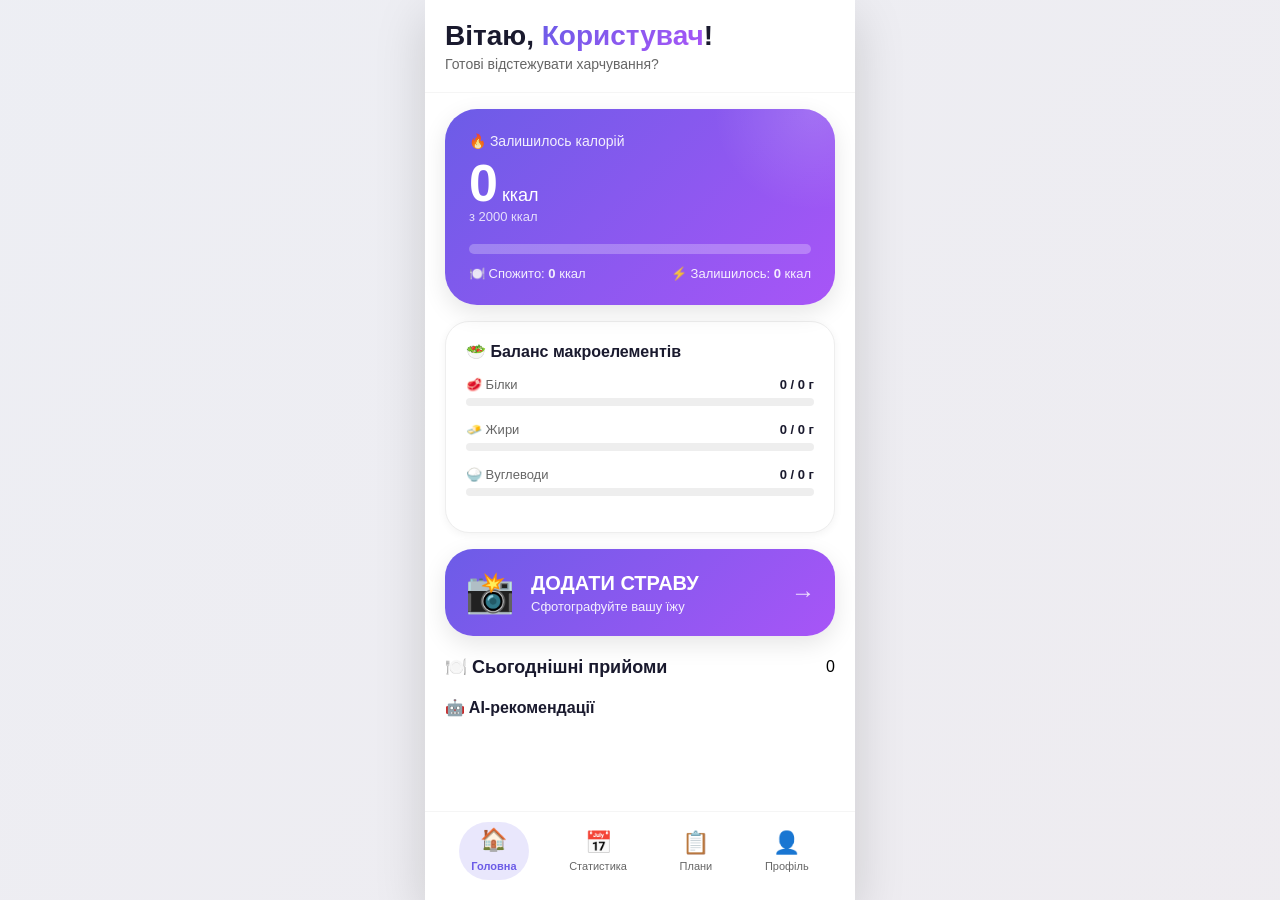
==== commit 538c9caf: "Update index.html" ====
--- a/webapp/index.html
+++ b/webapp/index.html
@@ -3,7 +3,7 @@
 <head>
     <meta charset="UTF-8">
     <meta name="viewport" content="width=device-width, initial-scale=1.0, viewport-fit=cover, user-scalable=no">
-    <title>Aura Health - Food Tracker</title>
+    <title>Aura Health - Трекер харчування</title>
     <style>
         * {
             margin: 0;
@@ -12,65 +12,136 @@
             -webkit-tap-highlight-color: transparent;
         }
 
+        :root {
+            --primary: #6c5ce7;
+            --primary-dark: #5a4bcf;
+            --secondary: #a855f7;
+            --success: #4caf50;
+            --warning: #ff9800;
+            --danger: #f44336;
+            --dark: #1a1a2e;
+            --gray: #666;
+            --light-gray: #f5f5f5;
+            --white: #ffffff;
+            --shadow-sm: 0 2px 8px rgba(0,0,0,0.05);
+            --shadow-md: 0 8px 24px rgba(0,0,0,0.1);
+            --shadow-lg: 0 16px 48px rgba(0,0,0,0.15);
+            --transition-fast: 0.2s cubic-bezier(0.4, 0, 0.2, 1);
+            --transition-normal: 0.3s cubic-bezier(0.4, 0, 0.2, 1);
+            --transition-slow: 0.5s cubic-bezier(0.4, 0, 0.2, 1);
+        }
+
         body {
             font-family: -apple-system, BlinkMacSystemFont, 'Segoe UI', Roboto, Helvetica, Arial, sans-serif;
-            background: #f8f9fa;
+            background: var(--light-gray);
             overflow-x: hidden;
         }
 
-        /* Основний контейнер */
+        /* Анімований фон */
+        .animated-bg {
+            position: fixed;
+            top: 0;
+            left: 0;
+            right: 0;
+            bottom: 0;
+            z-index: -1;
+            background: linear-gradient(135deg, #667eea 0%, #764ba2 100%);
+            opacity: 0.05;
+        }
+
         .app-container {
             max-width: 430px;
             margin: 0 auto;
-            background: #ffffff;
+            background: var(--white);
             min-height: 100vh;
             position: relative;
-            padding-bottom: 80px;
-        }
-
-        /* Статус бар */
-        .status-bar {
-            padding: 12px 20px;
-            background: white;
-            display: flex;
-            justify-content: space-between;
-            font-size: 14px;
-            font-weight: 500;
-            color: #1a1a2e;
-            border-bottom: 1px solid #f0f0f0;
+            box-shadow: var(--shadow-lg);
+            padding-bottom: 100px;
+        }
+
+        /* Анімація появи сторінки */
+        .page {
+            animation: pageEnter 0.4s cubic-bezier(0.2, 0.9, 0.4, 1.1);
+        }
+
+        @keyframes pageEnter {
+            from {
+                opacity: 0;
+                transform: translateX(20px);
+            }
+            to {
+                opacity: 1;
+                transform: translateX(0);
+            }
         }
 
         /* Хедер */
         .header {
             padding: 20px;
-            background: white;
+            background: var(--white);
+            border-bottom: 1px solid var(--light-gray);
+            position: sticky;
+            top: 0;
+            z-index: 10;
+            backdrop-filter: blur(10px);
+            background: rgba(255,255,255,0.95);
         }
 
         .greeting {
             font-size: 28px;
             font-weight: 700;
-            color: #1a1a2e;
-            margin-bottom: 4px;
+            color: var(--dark);
+            animation: fadeInUp 0.5s ease;
         }
 
         .greeting span {
-            color: #6c5ce7;
+            background: linear-gradient(135deg, var(--primary), var(--secondary));
+            -webkit-background-clip: text;
+            background-clip: text;
+            color: transparent;
+            position: relative;
+            display: inline-block;
+        }
+
+        .greeting span::after {
+            content: '';
+            position: absolute;
+            bottom: 0;
+            left: 0;
+            width: 0;
+            height: 2px;
+            background: linear-gradient(135deg, var(--primary), var(--secondary));
+            transition: width var(--transition-normal);
+        }
+
+        .greeting span:hover::after {
+            width: 100%;
         }
 
         .subtitle {
             font-size: 14px;
-            color: #666;
+            color: var(--gray);
+            margin-top: 4px;
         }
 
         /* Картка калорій */
         .calories-card {
-            background: linear-gradient(135deg, #6c5ce7 0%, #a855f7 100%);
+            background: linear-gradient(135deg, var(--primary) 0%, var(--secondary) 100%);
             margin: 16px 20px;
             padding: 24px;
             border-radius: 32px;
-            color: white;
+            color: var(--white);
             position: relative;
             overflow: hidden;
+            transform-origin: center;
+            transition: transform var(--transition-normal), box-shadow var(--transition-normal);
+            box-shadow: var(--shadow-md);
+            animation: fadeInUp 0.5s ease;
+        }
+
+        .calories-card:hover {
+            transform: translateY(-4px);
+            box-shadow: var(--shadow-lg);
         }
 
         .calories-card::before {
@@ -80,8 +151,14 @@
             right: -20%;
             width: 200px;
             height: 200px;
-            background: rgba(255,255,255,0.1);
+            background: radial-gradient(circle, rgba(255,255,255,0.15) 0%, transparent 70%);
             border-radius: 50%;
+            animation: float 6s ease-in-out infinite;
+        }
+
+        @keyframes float {
+            0%, 100% { transform: translate(0, 0) scale(1); }
+            50% { transform: translate(-10px, -10px) scale(1.05); }
         }
 
         .calories-label {
@@ -91,10 +168,28 @@
         }
 
         .calories-value {
-            font-size: 48px;
+            font-size: 52px;
             font-weight: 800;
             line-height: 1;
-            margin-bottom: 4px;
+            display: flex;
+            align-items: baseline;
+            gap: 4px;
+        }
+
+        .calories-value .number {
+            display: inline-block;
+            animation: countUp 0.6s ease;
+        }
+
+        @keyframes countUp {
+            from {
+                opacity: 0;
+                transform: translateY(20px);
+            }
+            to {
+                opacity: 1;
+                transform: translateY(0);
+            }
         }
 
         .calories-value small {
@@ -108,129 +203,121 @@
             margin-bottom: 20px;
         }
 
+        /* Прогрес бар з анімацією */
         .progress-bar {
             background: rgba(255,255,255,0.25);
+            height: 10px;
+            border-radius: 5px;
+            overflow: hidden;
+            margin: 16px 0 12px;
+        }
+
+        .progress-fill {
+            background: var(--white);
+            height: 100%;
+            width: 0%;
+            border-radius: 5px;
+            transition: width 1s cubic-bezier(0.4, 0, 0.2, 1);
+            position: relative;
+            overflow: hidden;
+        }
+
+        .progress-fill::after {
+            content: '';
+            position: absolute;
+            top: 0;
+            left: 0;
+            right: 0;
+            bottom: 0;
+            background: linear-gradient(90deg, transparent, rgba(255,255,255,0.3), transparent);
+            animation: shimmer 1.5s infinite;
+        }
+
+        @keyframes shimmer {
+            0% { transform: translateX(-100%); }
+            100% { transform: translateX(100%); }
+        }
+
+        .calories-stats {
+            display: flex;
+            justify-content: space-between;
+            font-size: 13px;
+            opacity: 0.9;
+        }
+
+        /* Картка макронутрієнтів */
+        .macros-card {
+            background: var(--white);
+            margin: 16px 20px;
+            padding: 20px;
+            border-radius: 24px;
+            box-shadow: var(--shadow-sm);
+            border: 1px solid #eee;
+            animation: fadeInUp 0.6s ease;
+        }
+
+        .macros-title {
+            font-size: 16px;
+            font-weight: 600;
+            color: var(--dark);
+            margin-bottom: 16px;
+            display: flex;
+            align-items: center;
+            gap: 8px;
+        }
+
+        .macro-item {
+            margin-bottom: 16px;
+            animation: slideIn 0.3s ease;
+        }
+
+        @keyframes slideIn {
+            from {
+                opacity: 0;
+                transform: translateX(-20px);
+            }
+            to {
+                opacity: 1;
+                transform: translateX(0);
+            }
+        }
+
+        .macro-header {
+            display: flex;
+            justify-content: space-between;
+            margin-bottom: 6px;
+            font-size: 13px;
+        }
+
+        .macro-name {
+            color: var(--gray);
+        }
+
+        .macro-values {
+            font-weight: 600;
+            color: var(--dark);
+        }
+
+        .macro-bar {
+            background: #eee;
             height: 8px;
             border-radius: 4px;
             overflow: hidden;
-            margin: 16px 0 12px;
-        }
-
-        .progress-fill {
-            background: white;
-            height: 100%;
-            width: 0%;
-            border-radius: 4px;
-            transition: width 0.5s ease;
-        }
-
-        .calories-stats {
-            display: flex;
-            justify-content: space-between;
-            font-size: 13px;
-            opacity: 0.9;
-        }
-
-        /* Картка макронутрієнтів */
-        .macros-card {
-            background: white;
-            margin: 20px;
-            padding: 20px;
-            border-radius: 24px;
-            box-shadow: 0 2px 12px rgba(0,0,0,0.04);
-            border: 1px solid #f0f0f0;
-        }
-
-        .macros-title {
-            font-size: 16px;
-            font-weight: 600;
-            color: #1a1a2e;
-            margin-bottom: 16px;
-        }
-
-        .macro-item {
-            margin-bottom: 16px;
-        }
-
-        .macro-header {
-            display: flex;
-            justify-content: space-between;
-            margin-bottom: 6px;
-            font-size: 13px;
-        }
-
-        .macro-name {
-            color: #666;
-        }
-
-        .macro-values {
-            font-weight: 600;
-            color: #1a1a2e;
-        }
-
-        .macro-bar {
-            background: #f0f0f0;
-            height: 6px;
-            border-radius: 3px;
-            overflow: hidden;
         }
 
         .macro-fill {
             height: 100%;
-            border-radius: 3px;
-            transition: width 0.5s ease;
+            border-radius: 4px;
+            transition: width 0.6s cubic-bezier(0.4, 0, 0.2, 1);
         }
 
         .fill-protein { background: #4caf50; }
         .fill-fat { background: #ff9800; }
         .fill-carbs { background: #2196f3; }
 
-        /* Таймлайн прийомів їжі */
-        .meals-timeline {
-            padding: 0 20px;
-            display: flex;
-            justify-content: space-between;
-            background: white;
-            margin-bottom: 20px;
-        }
-
-        .time-dot {
-            text-align: center;
-            flex: 1;
-            position: relative;
-            cursor: pointer;
-            transition: all 0.3s ease;
-        }
-
-        .time-dot.active .dot {
-            background: #6c5ce7;
-            transform: scale(1.2);
-            box-shadow: 0 0 0 4px rgba(108,92,231,0.2);
-        }
-
-        .time-dot.active .time-label {
-            color: #6c5ce7;
-            font-weight: 600;
-        }
-
-        .dot {
-            width: 10px;
-            height: 10px;
-            background: #ddd;
-            border-radius: 50%;
-            margin: 0 auto 8px;
-            transition: all 0.3s ease;
-        }
-
-        .time-label {
-            font-size: 12px;
-            color: #999;
-            transition: color 0.3s ease;
-        }
-
-        /* Кнопка LOG MEAL */
+        /* Кнопка LOG MEAL (ефект пульсації) */
         .log-meal-btn {
-            background: linear-gradient(135deg, #6c5ce7, #a855f7);
+            background: linear-gradient(135deg, var(--primary), var(--secondary));
             margin: 0 20px 20px;
             padding: 20px;
             border-radius: 28px;
@@ -238,12 +325,42 @@
             align-items: center;
             justify-content: space-between;
             cursor: pointer;
-            transition: all 0.3s ease;
-            box-shadow: 0 4px 15px rgba(108,92,231,0.3);
+            transition: all var(--transition-normal);
+            box-shadow: var(--shadow-md);
+            position: relative;
+            overflow: hidden;
+            animation: pulse 2s infinite;
+        }
+
+        @keyframes pulse {
+            0%, 100% {
+                box-shadow: 0 4px 15px rgba(108,92,231,0.3);
+            }
+            50% {
+                box-shadow: 0 4px 25px rgba(108,92,231,0.5);
+            }
+        }
+
+        .log-meal-btn::before {
+            content: '';
+            position: absolute;
+            top: 50%;
+            left: 50%;
+            width: 0;
+            height: 0;
+            background: rgba(255,255,255,0.2);
+            border-radius: 50%;
+            transform: translate(-50%, -50%);
+            transition: width 0.6s, height 0.6s;
+        }
+
+        .log-meal-btn:active::before {
+            width: 300px;
+            height: 300px;
         }
 
         .log-meal-btn:active {
-            transform: scale(0.98);
+            transform: scale(0.97);
         }
 
         .log-meal-left {
@@ -253,15 +370,21 @@
         }
 
         .log-meal-icon {
-            font-size: 32px;
+            font-size: 40px;
+            animation: bounce 2s infinite;
+        }
+
+        @keyframes bounce {
+            0%, 100% { transform: translateY(0); }
+            50% { transform: translateY(-5px); }
         }
 
         .log-meal-text {
-            color: white;
+            color: var(--white);
         }
 
         .log-meal-title {
-            font-size: 18px;
+            font-size: 20px;
             font-weight: 700;
             margin-bottom: 4px;
         }
@@ -272,23 +395,29 @@
         }
 
         .log-meal-arrow {
-            font-size: 20px;
-            color: white;
+            font-size: 24px;
+            color: var(--white);
             opacity: 0.8;
-        }
-
-        /* AI Рекомендації */
+            transition: transform var(--transition-fast);
+        }
+
+        .log-meal-btn:hover .log-meal-arrow {
+            transform: translateX(4px);
+        }
+
+        /* AI Рекомендація */
         .ai-recommendation {
-            background: #f8f9fa;
+            background: linear-gradient(135deg, #f0e6ff, #faf5ff);
             margin: 0 20px 20px;
             padding: 20px;
             border-radius: 24px;
-            border-left: 4px solid #6c5ce7;
+            border-left: 4px solid var(--primary);
+            animation: fadeInUp 0.5s ease;
         }
 
         .ai-recommendation h4 {
             font-size: 16px;
-            color: #6c5ce7;
+            color: var(--primary);
             margin-bottom: 8px;
             display: flex;
             align-items: center;
@@ -297,8 +426,170 @@
 
         .ai-recommendation p {
             font-size: 14px;
-            color: #333;
+            color: var(--dark);
             line-height: 1.4;
+        }
+
+        /* Список прийомів */
+        .meals-list {
+            margin: 0 20px 20px;
+        }
+
+        .section-header {
+            display: flex;
+            justify-content: space-between;
+            align-items: center;
+            margin-bottom: 16px;
+        }
+
+        .section-header h3 {
+            font-size: 18px;
+            color: var(--dark);
+        }
+
+        .meal-accordion {
+            background: var(--white);
+            border-radius: 20px;
+            margin-bottom: 12px;
+            box-shadow: var(--shadow-sm);
+            border: 1px solid #eee;
+            overflow: hidden;
+            transition: all var(--transition-normal);
+            animation: fadeInUp 0.4s ease;
+        }
+
+        .meal-accordion:hover {
+            transform: translateX(4px);
+            box-shadow: var(--shadow-md);
+        }
+
+        .meal-header {
+            display: flex;
+            justify-content: space-between;
+            align-items: center;
+            padding: 16px;
+            cursor: pointer;
+            background: var(--white);
+            transition: background var(--transition-fast);
+        }
+
+        .meal-header:hover {
+            background: var(--light-gray);
+        }
+
+        .meal-header-left {
+            display: flex;
+            align-items: center;
+            gap: 12px;
+            flex: 1;
+        }
+
+        .meal-icon {
+            font-size: 32px;
+        }
+
+        .meal-info {
+            flex: 1;
+        }
+
+        .meal-name {
+            font-weight: 600;
+            color: var(--dark);
+            font-size: 16px;
+        }
+
+        .meal-time {
+            font-size: 11px;
+            color: var(--gray);
+            margin-top: 2px;
+        }
+
+        .meal-calories {
+            font-weight: 700;
+            color: var(--primary);
+            font-size: 16px;
+        }
+
+        .meal-arrow {
+            font-size: 20px;
+            color: var(--gray);
+            transition: transform 0.3s ease;
+        }
+
+        .meal-accordion.open .meal-arrow {
+            transform: rotate(180deg);
+        }
+
+        .meal-details {
+            padding: 0 16px 16px 16px;
+            display: none;
+            border-top: 1px solid #eee;
+            background: #fafafa;
+        }
+
+        .meal-accordion.open .meal-details {
+            display: block;
+            animation: slideDown 0.3s ease;
+        }
+
+        @keyframes slideDown {
+            from {
+                opacity: 0;
+                transform: translateY(-10px);
+            }
+            to {
+                opacity: 1;
+                transform: translateY(0);
+            }
+        }
+
+        .meal-macros {
+            display: flex;
+            gap: 20px;
+            margin: 12px 0;
+        }
+
+        .meal-macro {
+            text-align: center;
+            flex: 1;
+        }
+
+        .meal-macro-value {
+            font-size: 18px;
+            font-weight: 700;
+            color: var(--dark);
+        }
+
+        .meal-macro-label {
+            font-size: 11px;
+            color: var(--gray);
+        }
+
+        .meal-feedback {
+            background: #e8f5e9;
+            padding: 8px 12px;
+            border-radius: 12px;
+            font-size: 12px;
+            color: #2e7d32;
+            margin: 8px 0;
+        }
+
+        .delete-meal {
+            background: var(--danger);
+            color: var(--white);
+            border: none;
+            padding: 10px 16px;
+            border-radius: 20px;
+            font-size: 13px;
+            font-weight: 500;
+            cursor: pointer;
+            margin-top: 8px;
+            width: 100%;
+            transition: all var(--transition-fast);
+        }
+
+        .delete-meal:active {
+            transform: scale(0.97);
         }
 
         /* Список рекомендацій */
@@ -309,29 +600,37 @@
         .section-title {
             font-size: 16px;
             font-weight: 600;
-            color: #1a1a2e;
+            color: var(--dark);
             margin-bottom: 16px;
         }
 
         .recommendation-card {
-            background: white;
+            background: var(--white);
             border-radius: 20px;
             padding: 16px;
             margin-bottom: 12px;
             display: flex;
             align-items: center;
             gap: 16px;
-            border: 1px solid #f0f0f0;
-            transition: all 0.3s ease;
+            box-shadow: var(--shadow-sm);
+            border: 1px solid #eee;
+            transition: all var(--transition-normal);
             cursor: pointer;
+            animation: fadeInUp 0.4s ease;
         }
 
         .recommendation-card:active {
             transform: scale(0.98);
+            background: #fafafa;
         }
 
         .rec-emoji {
-            font-size: 40px;
+            font-size: 44px;
+            transition: transform var(--transition-fast);
+        }
+
+        .recommendation-card:active .rec-emoji {
+            transform: scale(1.1);
         }
 
         .rec-content {
@@ -341,23 +640,22 @@
         .rec-title {
             font-size: 16px;
             font-weight: 600;
-            color: #1a1a2e;
-            margin-bottom: 4px;
+            color: var(--dark);
         }
 
         .rec-subtitle {
             font-size: 12px;
-            color: #6c5ce7;
-            margin-bottom: 6px;
+            color: var(--primary);
+            margin: 4px 0;
         }
 
         .rec-description {
             font-size: 12px;
-            color: #999;
+            color: var(--gray);
         }
 
         .log-button {
-            background: linear-gradient(135deg, #6c5ce7, #a855f7);
+            background: linear-gradient(135deg, var(--primary), var(--secondary));
             color: white;
             border: none;
             padding: 8px 20px;
@@ -365,171 +663,11 @@
             font-size: 13px;
             font-weight: 600;
             cursor: pointer;
-        }
-
-        /* Сторінка статистики */
-        .stats-page {
-            display: none;
-            padding: 20px;
-            min-height: 100vh;
-            background: white;
-        }
-
-        .stats-page.active {
-            display: block;
-        }
-
-        .period-selector {
-            display: flex;
-            gap: 12px;
-            margin-bottom: 24px;
-            background: #f8f9fa;
-            padding: 6px;
-            border-radius: 40px;
-        }
-
-        .period-btn {
-            flex: 1;
-            text-align: center;
-            padding: 10px;
-            border-radius: 30px;
-            font-size: 14px;
-            font-weight: 500;
-            cursor: pointer;
-            transition: all 0.3s ease;
-            color: #666;
-        }
-
-        .period-btn.active {
-            background: #6c5ce7;
-            color: white;
-        }
-
-        .summary-cards {
-            display: grid;
-            grid-template-columns: 1fr 1fr;
-            gap: 12px;
-            margin-bottom: 24px;
-        }
-
-        .summary-card {
-            background: #f8f9fa;
-            border-radius: 20px;
-            padding: 16px;
-            text-align: center;
-        }
-
-        .summary-value {
-            font-size: 28px;
-            font-weight: 700;
-            color: #1a1a2e;
-        }
-
-        .summary-label {
-            font-size: 12px;
-            color: #666;
-            margin-top: 4px;
-        }
-
-        .summary-chart {
-            margin-top: 20px;
-            background: #f8f9fa;
-            border-radius: 20px;
-            padding: 20px;
-        }
-
-        .chart-bars {
-            display: flex;
-            justify-content: space-around;
-            align-items: flex-end;
-            height: 150px;
-            gap: 8px;
-            margin-top: 20px;
-        }
-
-        .chart-bar {
-            flex: 1;
-            background: linear-gradient(180deg, #6c5ce7, #a855f7);
-            border-radius: 8px 8px 4px 4px;
-            transition: height 0.5s ease;
-            min-height: 4px;
-        }
-
-        .chart-label {
-            text-align: center;
-            font-size: 10px;
-            color: #999;
-            margin-top: 8px;
-        }
-
-        /* Сторінка добавок */
-        .supplements-page {
-            display: none;
-            padding: 20px;
-            min-height: 100vh;
-            background: white;
-        }
-
-        .supplements-page.active {
-            display: block;
-        }
-
-        .supplement-card {
-            background: #f8f9fa;
-            border-radius: 20px;
-            padding: 16px;
-            margin-bottom: 12px;
-            display: flex;
-            justify-content: space-between;
-            align-items: center;
-        }
-
-        .supplement-info h4 {
-            font-size: 16px;
-            color: #1a1a2e;
-            margin-bottom: 4px;
-        }
-
-        .supplement-info p {
-            font-size: 12px;
-            color: #666;
-        }
-
-        .supplement-check {
-            width: 24px;
-            height: 24px;
-            border-radius: 50%;
-            border: 2px solid #ddd;
-            background: white;
-            cursor: pointer;
-            transition: all 0.3s ease;
-        }
-
-        .supplement-check.checked {
-            background: #6c5ce7;
-            border-color: #6c5ce7;
-            position: relative;
-        }
-
-        .supplement-check.checked::after {
-            content: '✓';
-            color: white;
-            font-size: 14px;
-            display: flex;
-            align-items: center;
-            justify-content: center;
-            height: 100%;
-        }
-
-        .progress-ring {
-            text-align: center;
-            margin-bottom: 24px;
-        }
-
-        .progress-percent {
-            font-size: 48px;
-            font-weight: 700;
-            color: #6c5ce7;
+            transition: all var(--transition-fast);
+        }
+
+        .log-button:active {
+            transform: scale(0.95);
         }
 
         /* Нижня навігація */
@@ -540,12 +678,12 @@
             right: 0;
             max-width: 430px;
             margin: 0 auto;
-            background: rgba(255,255,255,0.98);
-            backdrop-filter: blur(10px);
+            background: rgba(255,255,255,0.95);
+            backdrop-filter: blur(20px);
             display: flex;
             justify-content: space-around;
-            padding: 12px 20px 24px;
-            border-top: 1px solid #f0f0f0;
+            padding: 10px 20px 20px;
+            border-top: 1px solid var(--light-gray);
             z-index: 100;
         }
 
@@ -557,46 +695,100 @@
             cursor: pointer;
             padding: 8px 12px;
             border-radius: 30px;
-            transition: all 0.3s ease;
+            transition: all var(--transition-fast);
+        }
+
+        .nav-item:hover {
+            background: rgba(108,92,231,0.1);
+            transform: translateY(-2px);
         }
 
         .nav-item.active {
-            background: rgba(108,92,231,0.1);
+            background: rgba(108,92,231,0.15);
         }
 
         .nav-item.active .nav-icon {
-            color: #6c5ce7;
-            transform: translateY(-2px);
+            color: var(--primary);
+            transform: translateY(-3px);
         }
 
         .nav-item.active .nav-label {
-            color: #6c5ce7;
+            color: var(--primary);
             font-weight: 600;
         }
 
         .nav-icon {
             font-size: 22px;
-            color: #999;
-            transition: all 0.3s ease;
+            color: var(--gray);
+            transition: all var(--transition-fast);
         }
 
         .nav-label {
             font-size: 11px;
-            color: #999;
-            transition: all 0.3s ease;
-        }
-
-        /* Анімації */
-        @keyframes fadeInUp {
-            from { opacity: 0; transform: translateY(20px); }
-            to { opacity: 1; transform: translateY(0); }
-        }
-
-        .page {
-            animation: fadeInUp 0.4s ease;
-        }
-
-        /* Адаптивність */
+            color: var(--gray);
+            transition: color var(--transition-fast);
+        }
+
+        /* Модальне вікно */
+        .modal {
+            display: none;
+            position: fixed;
+            top: 0;
+            left: 0;
+            right: 0;
+            bottom: 0;
+            background: rgba(0,0,0,0.6);
+            backdrop-filter: blur(4px);
+            z-index: 200;
+            align-items: center;
+            justify-content: center;
+            animation: fadeIn 0.3s ease;
+        }
+
+        @keyframes fadeIn {
+            from { opacity: 0; }
+            to { opacity: 1; }
+        }
+
+        .modal-content {
+            background: var(--white);
+            border-radius: 32px;
+            padding: 24px;
+            max-width: 90%;
+            width: 350px;
+            animation: modalSlideUp 0.3s cubic-bezier(0.2, 0.9, 0.4, 1.1);
+        }
+
+        @keyframes modalSlideUp {
+            from {
+                opacity: 0;
+                transform: translateY(30px);
+            }
+            to {
+                opacity: 1;
+                transform: translateY(0);
+            }
+        }
+
+        .modal-header {
+            display: flex;
+            justify-content: space-between;
+            margin-bottom: 20px;
+        }
+
+        .close-modal {
+            background: none;
+            border: none;
+            font-size: 24px;
+            cursor: pointer;
+            color: var(--gray);
+            transition: transform var(--transition-fast);
+        }
+
+        .close-modal:hover {
+            transform: rotate(90deg);
+        }
+
         @media (max-width: 430px) {
             .app-container {
                 margin: 0;
@@ -611,216 +803,85 @@
     </style>
 </head>
 <body>
+    <div class="animated-bg"></div>
     <div class="app-container">
         <!-- Головна сторінка -->
         <div id="dashboardPage" class="page">
-            <div class="status-bar">
-                <span>9:41</span>
-                <span>📶 🔋 100%</span>
+            <div class="header">
+                <div class="greeting">Вітаю, <span id="userName">Користувач</span>!</div>
+                <div class="subtitle">Готові відстежувати харчування?</div>
             </div>
-            <div class="header">
-                <div class="greeting">Aura <span>Health</span></div>
-                <div class="subtitle">Track your nutrition journey</div>
+
+            <div class="calories-card">
+                <div class="calories-label">🔥 Залишилось калорій</div>
+                <div class="calories-value"><span class="number" id="caloriesRemaining">0</span> <small>ккал</small></div>
+                <div class="calories-sub">з <span id="calorieGoal">2000</span> ккал</div>
+                <div class="progress-bar"><div class="progress-fill" id="calorieProgress" style="width: 0%"></div></div>
+                <div class="calories-stats"><span>🍽️ Спожито: <strong id="consumedCalories">0</strong> ккал</span><span>⚡ Залишилось: <strong id="remainingCalories">0</strong> ккал</span></div>
             </div>
 
-            <!-- Картка калорій -->
-            <div class="calories-card">
-                <div class="calories-label">🔥 Calories Remaining</div>
-                <div class="calories-value"><span id="caloriesRemaining">1450</span> <small>kcal</small></div>
-                <div class="calories-sub">of <span id="calorieGoal">2000</span> kcal</div>
-                <div class="progress-bar">
-                    <div class="progress-fill" id="calorieProgress" style="width: 27.5%"></div>
+            <div class="macros-card">
+                <div class="macros-title">🥗 Баланс макроелементів</div>
+                <div class="macro-item">
+                    <div class="macro-header"><span class="macro-name">🥩 Білки</span><span class="macro-values"><span id="proteinConsumed">0</span> / <span id="proteinGoal">0</span> г</span></div>
+                    <div class="macro-bar"><div class="macro-fill fill-protein" id="proteinBar" style="width: 0%"></div></div>
                 </div>
-                <div class="calories-stats">
-                    <span>🍽️ Consumed: <strong id="consumedCalories">550</strong> kcal</span>
-                    <span>⚡ Remaining: <strong id="remainingCalories">1450</strong> kcal</span>
+                <div class="macro-item">
+                    <div class="macro-header"><span class="macro-name">🧈 Жири</span><span class="macro-values"><span id="fatConsumed">0</span> / <span id="fatGoal">0</span> г</span></div>
+                    <div class="macro-bar"><div class="macro-fill fill-fat" id="fatBar" style="width: 0%"></div></div>
+                </div>
+                <div class="macro-item">
+                    <div class="macro-header"><span class="macro-name">🍚 Вуглеводи</span><span class="macro-values"><span id="carbsConsumed">0</span> / <span id="carbsGoal">0</span> г</span></div>
+                    <div class="macro-bar"><div class="macro-fill fill-carbs" id="carbsBar" style="width: 0%"></div></div>
                 </div>
             </div>
 
-            <!-- Макронутрієнти -->
-            <div class="macros-card">
-                <div class="macros-title">Macronutrients</div>
-                <div class="macro-item">
-                    <div class="macro-header">
-                        <span class="macro-name">🥩 Protein</span>
-                        <span class="macro-values"><span id="proteinConsumed">0</span> / <span id="proteinGoal">0</span> g</span>
-                    </div>
-                    <div class="macro-bar">
-                        <div class="macro-fill fill-protein" id="proteinBar" style="width: 0%"></div>
-                    </div>
-                </div>
-                <div class="macro-item">
-                    <div class="macro-header">
-                        <span class="macro-name">🧈 Fat</span>
-                        <span class="macro-values"><span id="fatConsumed">0</span> / <span id="fatGoal">0</span> g</span>
-                    </div>
-                    <div class="macro-bar">
-                        <div class="macro-fill fill-fat" id="fatBar" style="width: 0%"></div>
-                    </div>
-                </div>
-                <div class="macro-item">
-                    <div class="macro-header">
-                        <span class="macro-name">🍚 Carbs</span>
-                        <span class="macro-values"><span id="carbsConsumed">0</span> / <span id="carbsGoal">0</span> g</span>
-                    </div>
-                    <div class="macro-bar">
-                        <div class="macro-fill fill-carbs" id="carbsBar" style="width: 0%"></div>
-                    </div>
-                </div>
+            <div id="aiRecommendation" class="ai-recommendation" style="display: none;">
+                <h4>🤖 AI-рекомендація на сьогодні</h4>
+                <p id="recommendationText"></p>
             </div>
 
-            <!-- Таймлайн -->
-            <div class="meals-timeline">
-                <div class="time-dot active" data-time="08:00">
-                    <div class="dot"></div>
-                    <div class="time-label">08:00</div>
-                </div>
-                <div class="time-dot" data-time="12:00">
-                    <div class="dot"></div>
-                    <div class="time-label">12:00</div>
-                </div>
-                <div class="time-dot" data-time="15:00">
-                    <div class="dot"></div>
-                    <div class="time-label">15:00</div>
-                </div>
-                <div class="time-dot" data-time="18:00">
-                    <div class="dot"></div>
-                    <div class="time-label">18:00</div>
-                </div>
-                <div class="time-dot" data-time="21:00">
-                    <div class="dot"></div>
-                    <div class="time-label">21:00</div>
-                </div>
-            </div>
-
-            <!-- Кнопка LOG MEAL -->
             <div class="log-meal-btn" id="logMealBtn">
-                <div class="log-meal-left">
-                    <div class="log-meal-icon">📸</div>
-                    <div class="log-meal-text">
-                        <div class="log-meal-title">LOG MEAL (AI PHOTO)</div>
-                        <div class="log-meal-subtitle">Take photos of your food</div>
-                    </div>
-                </div>
+                <div class="log-meal-left"><div class="log-meal-icon">📸</div><div class="log-meal-text"><div class="log-meal-title">ДОДАТИ СТРАВУ</div><div class="log-meal-subtitle">Сфотографуйте вашу їжу</div></div></div>
                 <div class="log-meal-arrow">→</div>
             </div>
 
-            <!-- AI Рекомендації -->
-            <div id="aiRecommendation" class="ai-recommendation" style="display: none;">
-                <h4>🤖 AI-Powered Smart Recommendations</h4>
-                <p id="recommendationText">For a Balanced Tomorrow, Try Adding:</p>
+            <div class="meals-list">
+                <div class="section-header"><h3>🍽️ Сьогоднішні прийоми</h3><span id="mealsCount">0</span></div>
+                <div id="mealsList"></div>
             </div>
 
-            <!-- Список рекомендацій -->
             <div class="recommendations-section">
-                <div class="section-title">For a Balanced Tomorrow, Try Adding:</div>
+                <div class="section-title">🤖 AI-рекомендації</div>
                 <div id="recommendationsList"></div>
             </div>
         </div>
 
         <!-- Сторінка Статистика -->
-        <div id="statsPage" class="stats-page">
-            <div class="header">
-                <div class="greeting">REPORTS & <span>ANALYTICS</span></div>
-                <div class="subtitle">Track your progress</div>
-            </div>
-
-            <div class="period-selector">
-                <div class="period-btn active" data-period="day">Day</div>
-                <div class="period-btn" data-period="week">Week</div>
-                <div class="period-btn" data-period="month">Month</div>
-            </div>
-
-            <div class="summary-cards">
-                <div class="summary-card">
-                    <div class="summary-value" id="avgCalories">0</div>
-                    <div class="summary-label">Calories (Avg.)</div>
-                </div>
-                <div class="summary-card">
-                    <div class="summary-value" id="avgProtein">0%</div>
-                    <div class="summary-label">Protein (Avg. %)</div>
-                </div>
-                <div class="summary-card">
-                    <div class="summary-value" id="avgCarbs">0%</div>
-                    <div class="summary-label">Carbs (Avg. %)</div>
-                </div>
-                <div class="summary-card">
-                    <div class="summary-value" id="avgFat">0%</div>
-                    <div class="summary-label">Fats (Avg. %)</div>
-                </div>
-            </div>
-
-            <div class="summary-chart">
-                <div class="section-title">📊 CALORIES TREND</div>
-                <div class="chart-bars" id="weeklyChart"></div>
-            </div>
+        <div id="statsPage" class="page" style="display: none;">
+            <div class="header"><div class="greeting">📅 Статистика</div><div class="subtitle">Ваш прогрес за місяць</div></div>
+            <div id="weeklyStatsList" style="margin: 20px;"></div>
         </div>
 
         <!-- Сторінка Плани харчування -->
-        <div id="mealPlansPage" class="stats-page">
-            <div class="header">
-                <div class="greeting">MEAL <span>PLANS</span></div>
-                <div class="subtitle">Choose your nutrition plan</div>
-            </div>
+        <div id="mealPlansPage" class="page" style="display: none;">
+            <div class="header"><div class="greeting">📋 Плани харчування</div><div class="subtitle">Оберіть план на тиждень</div></div>
             <div id="mealPlansList"></div>
         </div>
-
-        <!-- Сторінка Добавки -->
-        <div id="supplementsPage" class="supplements-page">
-            <div class="header">
-                <div class="greeting">DAILY <span>SUPPLEMENTS</span></div>
-                <div class="subtitle">Track your vitamins & minerals</div>
-            </div>
-
-            <div class="progress-ring">
-                <div class="progress-percent" id="supplementsPercent">75%</div>
-                <div class="subtitle">GOAL MET</div>
-                <div id="supplementsCount" style="font-size: 14px; color: #666;">12 of 16 units</div>
-            </div>
-
-            <div id="supplementsList"></div>
-        </div>
     </div>
 
     <!-- Нижня навігація -->
     <div class="bottom-nav">
-        <div class="nav-item active" data-nav="dashboard">
-            <div class="nav-icon">🏠</div>
-            <div class="nav-label">Dashboard</div>
-        </div>
-        <div class="nav-item" data-nav="log">
-            <div class="nav-icon">📸</div>
-            <div class="nav-label">Log</div>
-        </div>
-        <div class="nav-item" data-nav="mealplans">
-            <div class="nav-icon">📋</div>
-            <div class="nav-label">Meal Plans</div>
-        </div>
-        <div class="nav-item" data-nav="supplements">
-            <div class="nav-icon">💊</div>
-            <div class="nav-label">Supplements</div>
-        </div>
-        <div class="nav-item" data-nav="profile">
-            <div class="nav-icon">👤</div>
-            <div class="nav-label">Profile</div>
-        </div>
+        <div class="nav-item active" data-nav="dashboard"><div class="nav-icon">🏠</div><div class="nav-label">Головна</div></div>
+        <div class="nav-item" data-nav="stats"><div class="nav-icon">📅</div><div class="nav-label">Статистика</div></div>
+        <div class="nav-item" data-nav="mealplans"><div class="nav-icon">📋</div><div class="nav-label">Плани</div></div>
+        <div class="nav-item" data-nav="profile"><div class="nav-icon">👤</div><div class="nav-label">Профіль</div></div>
     </div>
 
-    <!-- Модальне вікно для додавання їжі -->
-    <div id="mealModal" class="modal" style="display: none; position: fixed; top: 0; left: 0; right: 0; bottom: 0; background: rgba(0,0,0,0.5); z-index: 200; align-items: center; justify-content: center;">
-        <div class="modal-content" style="background: white; border-radius: 32px; padding: 24px; max-width: 90%; width: 350px;">
-            <div class="modal-header" style="display: flex; justify-content: space-between; margin-bottom: 20px;">
-                <h3>📸 Add Meal</h3>
-                <button class="close-modal" onclick="closeModal()" style="background: none; border: none; font-size: 24px; cursor: pointer;">×</button>
-            </div>
-            <input type="file" id="mealPhoto" accept="image/*" style="width:100%; padding:12px; border:1px solid #ddd; border-radius:12px; margin-bottom:16px;">
-            <button class="log-button" onclick="analyzeAndSave()" style="width:100%; background: #6c5ce7; color: white; border: none; padding: 12px; border-radius: 28px;">Analyze & Save</button>
-            <div id="analysisResult" style="margin-top:16px; display:none;"></div>
-        </div>
-    </div>
+    <!-- Модальне вікно -->
+    <div id="mealModal" class="modal"><div class="modal-content"><div class="modal-header"><h3>📸 Додати страву</h3><button class="close-modal" onclick="closeModal()">×</button></div><input type="file" id="mealPhoto" accept="image/*" style="width:100%; padding:12px; border:1px solid #ddd; border-radius:12px; margin-bottom:16px;"><button class="log-button" onclick="analyzeAndSave()" style="width:100%;">Аналізувати та зберегти</button><div id="analysisResult" style="margin-top:16px; display:none;"></div></div></div>
 
     <script>
-        // Отримання Telegram ID
         const urlParams = new URLSearchParams(window.location.search);
         let telegramId = urlParams.get('user_id');
         let urlName = urlParams.get('name');
@@ -830,21 +891,15 @@
         if (telegramId === 'null') telegramId = null;
 
         let userData = {
-            firstName: urlName || 'User',
+            firstName: urlName || 'Користувач',
             calorieGoal: 2000,
             proteinGoal: 100,
             fatGoal: 50,
             carbsGoal: 200,
             mealsByDate: {},
-            supplements: [
-                { name: "Omega-3", dosage: "1000mg", time: "10:00 AM", checked: true },
-                { name: "Vitamin D3", dosage: "2000 IU", time: "1 of 2 softgels", checked: false },
-                { name: "Multivitamin", dosage: "Daily", time: "", checked: false }
-            ],
             hasProfile: false
         };
 
-        // Функція стиснення фото
         async function compressImage(file) {
             return new Promise((resolve) => {
                 const reader = new FileReader();
@@ -884,19 +939,39 @@
                     userData = { ...userData, ...d };
                 } catch(e) {}
             }
-            if (urlName && urlName !== 'null') userData.firstName = urlName;
-            updateUI();
-            renderSupplements();
+            if (urlName && urlName !== 'null' && urlName !== 'undefined') userData.firstName = urlName;
+            document.getElementById('userName').innerText = userData.firstName;
+            document.getElementById('calorieGoal').innerText = userData.calorieGoal;
+            document.getElementById('proteinGoal').innerText = userData.proteinGoal;
+            document.getElementById('fatGoal').innerText = userData.fatGoal;
+            document.getElementById('carbsGoal').innerText = userData.carbsGoal;
+            updateDashboard();
             renderRecommendations();
             renderMealPlans();
-            updateWeeklyChart();
-        }
-
-        function saveUserData() {
-            if (telegramId) localStorage.setItem(`aura_user_${telegramId}`, JSON.stringify(userData));
-        }
-
-        function updateUI() {
+        }
+
+        function saveUserData() { if(telegramId) localStorage.setItem(`aura_user_${telegramId}`, JSON.stringify(userData)); }
+
+        function addMeal(meal) {
+            const todayKey = new Date().toISOString().split('T')[0];
+            if (!userData.mealsByDate[todayKey]) userData.mealsByDate[todayKey] = [];
+            userData.mealsByDate[todayKey].push({ ...meal, id: Date.now(), time: new Date().toLocaleTimeString('uk-UA',{hour:'2-digit',minute:'2-digit'}), timestamp: new Date().toISOString() });
+            saveUserData();
+            updateDashboard();
+            showToast(`✅ ${meal.name} додано! +${meal.calories} ккал`);
+        }
+
+        function deleteMeal(dateKey, mealId) {
+            if (userData.mealsByDate[dateKey]) {
+                userData.mealsByDate[dateKey] = userData.mealsByDate[dateKey].filter(m => m.id !== mealId);
+                if (userData.mealsByDate[dateKey].length === 0) delete userData.mealsByDate[dateKey];
+                saveUserData();
+                updateDashboard();
+                showToast("🗑️ Прийом видалено");
+            }
+        }
+
+        function updateDashboard() {
             const todayKey = new Date().toISOString().split('T')[0];
             const todayMeals = userData.mealsByDate[todayKey] || [];
             const totalCalories = todayMeals.reduce((s,m)=>s+(m.calories||0),0);
@@ -910,6 +985,7 @@
             document.getElementById('consumedCalories').innerText = totalCalories;
             document.getElementById('remainingCalories').innerText = Math.max(0, remaining);
             document.getElementById('calorieProgress').style.width = `${Math.min(progress,100)}%`;
+            document.getElementById('mealsCount').innerText = todayMeals.length;
             document.getElementById('proteinConsumed').innerText = totalProtein;
             document.getElementById('fatConsumed').innerText = totalFat;
             document.getElementById('carbsConsumed').innerText = totalCarbs;
@@ -920,48 +996,55 @@
             document.getElementById('proteinBar').style.width = `${Math.min(proteinPercent,100)}%`;
             document.getElementById('fatBar').style.width = `${Math.min(fatPercent,100)}%`;
             document.getElementById('carbsBar').style.width = `${Math.min(carbsPercent,100)}%`;
-        }
-
-        function renderSupplements() {
-            const container = document.getElementById('supplementsList');
-            const checked = userData.supplements.filter(s => s.checked).length;
-            const percent = (checked / userData.supplements.length) * 100;
-            document.getElementById('supplementsPercent').innerText = `${Math.round(percent)}%`;
-            document.getElementById('supplementsCount').innerText = `${checked} of ${userData.supplements.length} units`;
-
-            container.innerHTML = userData.supplements.map((sup, idx) => `
-                <div class="supplement-card">
-                    <div class="supplement-info">
-                        <h4>${sup.name}</h4>
-                        <p>${sup.dosage} ${sup.time ? `• ${sup.time}` : ''}</p>
+
+            const container = document.getElementById('mealsList');
+            if(todayMeals.length===0){ container.innerHTML='<div style="text-align:center;padding:40px;color:#999;">Немає прийомів їжі</div>'; return; }
+            container.innerHTML = todayMeals.map(meal => `
+                <div class="meal-accordion" id="meal-${meal.id}">
+                    <div class="meal-header" onclick="toggleMeal(${meal.id})">
+                        <div class="meal-header-left">
+                            <div class="meal-icon">🍽️</div>
+                            <div class="meal-info">
+                                <div class="meal-name">${meal.name}</div>
+                                <div class="meal-time">${meal.time}</div>
+                            </div>
+                        </div>
+                        <div style="display: flex; align-items: center; gap: 12px;">
+                            <div class="meal-calories">${meal.calories} ккал</div>
+                            <div class="meal-arrow">▼</div>
+                        </div>
                     </div>
-                    <div class="supplement-check ${sup.checked ? 'checked' : ''}" onclick="toggleSupplement(${idx})"></div>
+                    <div class="meal-details">
+                        <div class="meal-macros">
+                            <div class="meal-macro"><div class="meal-macro-value">${meal.protein||0}г</div><div class="meal-macro-label">🥩 Білки</div></div>
+                            <div class="meal-macro"><div class="meal-macro-value">${meal.fat||0}г</div><div class="meal-macro-label">🧈 Жири</div></div>
+                            <div class="meal-macro"><div class="meal-macro-value">${meal.carbs||0}г</div><div class="meal-macro-label">🍚 Вуглеводи</div></div>
+                        </div>
+                        ${meal.feedback ? `<div class="meal-feedback">💡 ${meal.feedback}</div>` : ''}
+                        <button class="delete-meal" onclick="deleteMeal('${todayKey}', ${meal.id})">🗑️ Видалити прийом</button>
+                    </div>
                 </div>
             `).join('');
         }
 
-        function toggleSupplement(idx) {
-            userData.supplements[idx].checked = !userData.supplements[idx].checked;
-            saveUserData();
-            renderSupplements();
-        }
+        function toggleMeal(id) { document.getElementById(`meal-${id}`).classList.toggle('open'); }
 
         function renderRecommendations() {
             const recommendations = [
-                { emoji: "🥑", title: "Avocado Toast", subtitle: "Fate / Protein", desc: "Rich in healthy fats and fiber", calories: 320, protein: 8, fat: 22, carbs: 28 },
-                { emoji: "🥣", title: "Lentil Soup", subtitle: "Fiber / Iron", desc: "High in protein and minerals", calories: 250, protein: 15, fat: 4, carbs: 40 },
-                { emoji: "🥗", title: "Mixed Berries Bowl", subtitle: "Vitamins / Antioxidants", desc: "Boost your immune system", calories: 180, protein: 3, fat: 2, carbs: 38 }
+                { emoji:"🥑", title:"Авокадо тост", subtitle:"Корисні жири", desc:"Багатий на здорові жири", calories:320, protein:8, fat:22, carbs:28 },
+                { emoji:"🥣", title:"Суп з сочевиці", subtitle:"Клітковина", desc:"Високий вміст білка", calories:250, protein:15, fat:4, carbs:40 },
+                { emoji:"🥗", title:"Ягідна тарілка", subtitle:"Вітаміни", desc:"Підтримує імунітет", calories:180, protein:3, fat:2, carbs:38 }
             ];
             const container = document.getElementById('recommendationsList');
             container.innerHTML = recommendations.map(rec => `
-                <div class="recommendation-card" onclick="addMeal({name:'${rec.title}', calories:${rec.calories}, protein:${rec.protein}, fat:${rec.fat}, carbs:${rec.carbs}, feedback:'✅ Added!'})">
+                <div class="recommendation-card" onclick="addMeal({name:'${rec.title}', calories:${rec.calories}, protein:${rec.protein}, fat:${rec.fat}, carbs:${rec.carbs}, feedback:'✅ Додано!'})">
                     <div class="rec-emoji">${rec.emoji}</div>
                     <div class="rec-content">
                         <div class="rec-title">${rec.title}</div>
                         <div class="rec-subtitle">${rec.subtitle}</div>
                         <div class="rec-description">${rec.desc}</div>
                     </div>
-                    <button class="log-button">Log</button>
+                    <button class="log-button">Додати</button>
                 </div>
             `).join('');
         }
@@ -969,16 +1052,15 @@
         function renderMealPlans() {
             const container = document.getElementById('mealPlansList');
             const plans = [
-                { name: "🥗 Balanced", desc: "For weight maintenance", calories: userData.calorieGoal, protein: userData.proteinGoal, fat: userData.fatGoal, carbs: userData.carbsGoal },
-                { name: "💪 High Protein", desc: "For muscle gain", calories: Math.round(userData.calorieGoal*1.15), protein: Math.round(userData.proteinGoal*1.3), fat: userData.fatGoal, carbs: userData.carbsGoal },
-                { name: "🥑 Keto", desc: "Low carb, high fat", calories: Math.round(userData.calorieGoal*0.9), protein: userData.proteinGoal, fat: Math.round(userData.fatGoal*1.5), carbs: 50 }
+                { name:"🥗 Збалансований", desc:"Для підтримки ваги", calories:userData.calorieGoal, protein:userData.proteinGoal, fat:userData.fatGoal, carbs:userData.carbsGoal },
+                { name:"💪 Білковий", desc:"Для набору м'язової маси", calories:Math.round(userData.calorieGoal*1.15), protein:Math.round(userData.proteinGoal*1.3), fat:userData.fatGoal, carbs:userData.carbsGoal }
             ];
             container.innerHTML = plans.map(p => `
                 <div class="meal-plan-card" style="background: white; border-radius: 20px; padding: 16px; margin-bottom: 16px; border: 1px solid #f0f0f0;">
                     <h3 style="font-size: 18px; margin-bottom: 8px;">${p.name}</h3>
-                    <p style="font-size: 14px; color: #666; margin-bottom: 12px;">${p.desc} • ${p.calories} kcal/day</p>
-                    <p style="font-size: 12px; color: #6c5ce7;">🥩 ${p.protein}g 🧈 ${p.fat}g 🍚 ${p.carbs}g</p>
-                    <button class="meal-plan-btn" onclick="selectMealPlan(${p.calories}, ${p.protein}, ${p.fat}, ${p.carbs})" style="margin-top: 12px; background: #6c5ce7; color: white; border: none; padding: 8px 16px; border-radius: 20px;">Select Plan</button>
+                    <p style="font-size: 14px; color: #666; margin-bottom: 12px;">${p.desc} • ${p.calories} ккал/день</p>
+                    <p style="font-size: 12px; color: #6c5ce7;">🥩 ${p.protein}г 🧈 ${p.fat}г 🍚 ${p.carbs}г</p>
+                    <button class="meal-plan-btn" onclick="selectMealPlan(${p.calories}, ${p.protein}, ${p.fat}, ${p.carbs})" style="margin-top: 12px; background: #6c5ce7; color: white; border: none; padding: 8px 16px; border-radius: 20px;">Вибрати</button>
                 </div>
             `).join('');
         }
@@ -988,120 +1070,84 @@
             userData.proteinGoal = protein;
             userData.fatGoal = fat;
             userData.carbsGoal = carbs;
+            document.getElementById('calorieGoal').innerText = calories;
+            document.getElementById('proteinGoal').innerText = protein;
+            document.getElementById('fatGoal').innerText = fat;
+            document.getElementById('carbsGoal').innerText = carbs;
             saveUserData();
-            updateUI();
-            showToast(`✅ Plan selected! Target: ${calories} kcal/day`);
-        }
-
-        function updateWeeklyChart() {
-            const bars = [320, 450, 280, 510, 430, 380, 550];
-            const maxValue = Math.max(...bars);
-            const container = document.getElementById('weeklyChart');
-            const days = ['Sun', 'Mon', 'Tue', 'Wed', 'Thu', 'Fri', 'Sat'];
-            container.innerHTML = bars.map((value, i) => `
-                <div style="flex:1; text-align:center;">
-                    <div class="chart-bar" style="height: ${(value / maxValue) * 120}px;"></div>
-                    <div class="chart-label">${days[i]}</div>
-                </div>
-            `).join('');
-        }
-
-        function addMeal(meal) {
-            const todayKey = new Date().toISOString().split('T')[0];
-            if (!userData.mealsByDate[todayKey]) userData.mealsByDate[todayKey] = [];
-            userData.mealsByDate[todayKey].push({ ...meal, id: Date.now(), time: new Date().toLocaleTimeString('en-US',{hour:'2-digit',minute:'2-digit'}) });
-            saveUserData();
-            updateUI();
-            showToast(`✅ ${meal.name} added! +${meal.calories} kcal`);
+            updateDashboard();
+            showToast(`✅ План обрано! Норма: ${calories} ккал/день`);
         }
 
         async function analyzeAndSave() {
             const file = document.getElementById('mealPhoto').files[0];
-            if (!file) { alert('Please select a photo'); return; }
+            if(!file){ alert('Оберіть фото'); return; }
             const compressedFile = await compressImage(file);
             const resultDiv = document.getElementById('analysisResult');
-            resultDiv.style.display = 'block';
-            resultDiv.innerHTML = '<div style="text-align:center;">🔍 Analyzing with AI...</div>';
-            const fd = new FormData();
-            fd.append('photo', compressedFile);
-            try {
-                const res = await fetch('/api/analyze', { method: 'POST', body: fd });
+            resultDiv.style.display='block';
+            resultDiv.innerHTML='<div style="text-align:center;">🔍 Аналізую...</div>';
+            const fd = new FormData(); fd.append('photo', compressedFile);
+            try{
+                const res = await fetch('/api/analyze',{method:'POST',body:fd});
                 const data = await res.json();
-                if (res.ok) {
-                    resultDiv.innerHTML = `
-                        <div style="background:#e8f5e9;padding:12px;border-radius:12px;">
-                            <p><strong>🍽️ ${data.name}</strong></p>
-                            <p>🔥 ${data.calories} kcal | 🥩 ${data.protein}g | 🧈 ${data.fat}g | 🍚 ${data.carbs}g</p>
-                            <p>💡 ${data.feedback}</p>
-                            <button class="log-button" onclick="saveAnalyzedMeal(${JSON.stringify(data).replace(/"/g,'&quot;')})" style="margin-top:12px;">✅ Save Meal</button>
-                        </div>
-                    `;
-                } else {
-                    resultDiv.innerHTML = `<div style="color:red;">❌ Error: ${data.error}</div>`;
-                }
-            } catch(e) { resultDiv.innerHTML = `<div style="color:red;">❌ Error: ${e.message}</div>`; }
-        }
-
-        function saveAnalyzedMeal(meal) {
-            addMeal(meal);
-            closeModal();
-            document.getElementById('mealPhoto').value = '';
-            document.getElementById('analysisResult').style.display = 'none';
-        }
-
-        function showToast(msg) {
-            const t = document.createElement('div');
-            t.textContent = msg;
-            t.style.cssText = 'position:fixed;bottom:80px;left:50%;transform:translateX(-50%);background:#1a1a2e;color:white;padding:12px 24px;border-radius:30px;font-size:14px;z-index:1000;animation:fadeInUp 0.3s ease;';
-            document.body.appendChild(t);
-            setTimeout(() => t.remove(), 2500);
-        }
-
-        function openModal() { document.getElementById('mealModal').style.display = 'flex'; }
-        function closeModal() { document.getElementById('mealModal').style.display = 'none'; }
+                if(res.ok){ resultDiv.innerHTML=`<div style="background:#e8f5e9;padding:12px;border-radius:12px;"><p><strong>🍽️ ${data.name}</strong></p><p>🔥 ${data.calories} ккал | 🥩 ${data.protein}г | 🧈 ${data.fat}г | 🍚 ${data.carbs}г</p><p>💡 ${data.feedback}</p><button class="log-button" onclick="saveAnalyzedMeal(${JSON.stringify(data).replace(/"/g,'&quot;')})" style="margin-top:12px;">✅ Зберегти</button></div>`; }
+                else{ resultDiv.innerHTML=`<div style="color:red;">❌ Помилка: ${data.error}</div>`; }
+            } catch(e){ resultDiv.innerHTML=`<div style="color:red;">❌ Помилка: ${e.message}</div>`; }
+        }
+        function saveAnalyzedMeal(m){ addMeal(m); closeModal(); document.getElementById('mealPhoto').value=''; document.getElementById('analysisResult').style.display='none'; }
+        function openModal(){ document.getElementById('mealModal').style.display='flex'; }
+        function closeModal(){ document.getElementById('mealModal').style.display='none'; }
+        function showToast(msg){ const t=document.createElement('div'); t.textContent=msg; t.style.cssText='position:fixed;bottom:80px;left:50%;transform:translateX(-50%);background:#1a1a2e;color:white;padding:12px 24px;border-radius:30px;font-size:14px;z-index:1000;animation:fadeInUp 0.3s ease;'; document.body.appendChild(t); setTimeout(()=>t.remove(),2500); }
 
         function switchPage(page) {
-            document.getElementById('dashboardPage').style.display = 'none';
-            document.getElementById('statsPage').classList.remove('active');
-            document.getElementById('statsPage').style.display = 'none';
-            document.getElementById('mealPlansPage').classList.remove('active');
-            document.getElementById('mealPlansPage').style.display = 'none';
-            document.getElementById('supplementsPage').classList.remove('active');
-            document.getElementById('supplementsPage').style.display = 'none';
-
-            if (page === 'dashboard') document.getElementById('dashboardPage').style.display = 'block';
-            else if (page === 'stats') { document.getElementById('statsPage').style.display = 'block'; document.getElementById('statsPage').classList.add('active'); updateWeeklyChart(); }
-            else if (page === 'mealplans') { document.getElementById('mealPlansPage').style.display = 'block'; document.getElementById('mealPlansPage').classList.add('active'); renderMealPlans(); }
-            else if (page === 'supplements') { document.getElementById('supplementsPage').style.display = 'block'; document.getElementById('supplementsPage').classList.add('active'); renderSupplements(); }
-            else if (page === 'profile') window.location.href = `/settings?user_id=${telegramId}`;
+            document.getElementById('dashboardPage').style.display='none';
+            document.getElementById('statsPage').style.display='none';
+            document.getElementById('mealPlansPage').style.display='none';
+            if(page==='dashboard') document.getElementById('dashboardPage').style.display='block';
+            else if(page==='stats'){ document.getElementById('statsPage').style.display='block'; }
+            else if(page==='mealplans'){ document.getElementById('mealPlansPage').style.display='block'; renderMealPlans(); }
+            else if(page==='profile') window.location.href=`/settings?user_id=${telegramId}`;
         }
 
         function setupNavigation() {
             document.querySelectorAll('.nav-item').forEach(item => {
                 item.addEventListener('click', () => {
-                    document.querySelectorAll('.nav-item').forEach(n => n.classList.remove('active'));
+                    document.querySelectorAll('.nav-item').forEach(n=>n.classList.remove('active'));
                     item.classList.add('active');
                     const n = item.dataset.nav;
-                    if (n === 'log') openModal();
+                    if(n==='log') openModal();
                     else switchPage(n);
                 });
             });
-            document.querySelectorAll('.period-btn').forEach(btn => {
-                btn.addEventListener('click', () => {
-                    document.querySelectorAll('.period-btn').forEach(b => b.classList.remove('active'));
-                    btn.classList.add('active');
-                });
-            });
-            document.querySelectorAll('.time-dot').forEach(dot => {
-                dot.addEventListener('click', () => {
-                    document.querySelectorAll('.time-dot').forEach(d => d.classList.remove('active'));
-                    dot.classList.add('active');
-                });
-            });
-        }
-
+        }
+
+        async function loadTelegramName() {
+            if(!telegramId) return;
+            try{
+                const res = await fetch(`/api/user/${telegramId}`);
+                const data = await res.json();
+                if(!data.error){
+                    if(data.first_name) userData.firstName = data.first_name;
+                    userData.hasProfile = !!(data.age && data.weight && data.height && data.age > 0 && data.weight > 0 && data.height > 0);
+                    if(userData.hasProfile && data.daily_calorie_goal) userData.calorieGoal = data.daily_calorie_goal;
+                    if(userData.hasProfile && data.protein_goal) userData.proteinGoal = data.protein_goal;
+                    if(userData.hasProfile && data.fat_goal) userData.fatGoal = data.fat_goal;
+                    if(userData.hasProfile && data.carbs_goal) userData.carbsGoal = data.carbs_goal;
+                    document.getElementById('userName').innerText = userData.firstName;
+                    document.getElementById('calorieGoal').innerText = userData.calorieGoal;
+                    document.getElementById('proteinGoal').innerText = userData.proteinGoal;
+                    document.getElementById('fatGoal').innerText = userData.fatGoal;
+                    document.getElementById('carbsGoal').innerText = userData.carbsGoal;
+                    saveUserData();
+                    updateDashboard();
+                    renderMealPlans();
+                }
+            } catch(e){ console.log('Помилка сервера:',e); }
+        }
+
+        setupNavigation();
         loadUserData();
-        setupNavigation();
+        loadTelegramName();
         document.getElementById('logMealBtn').addEventListener('click', openModal);
         switchPage('dashboard');
     </script>
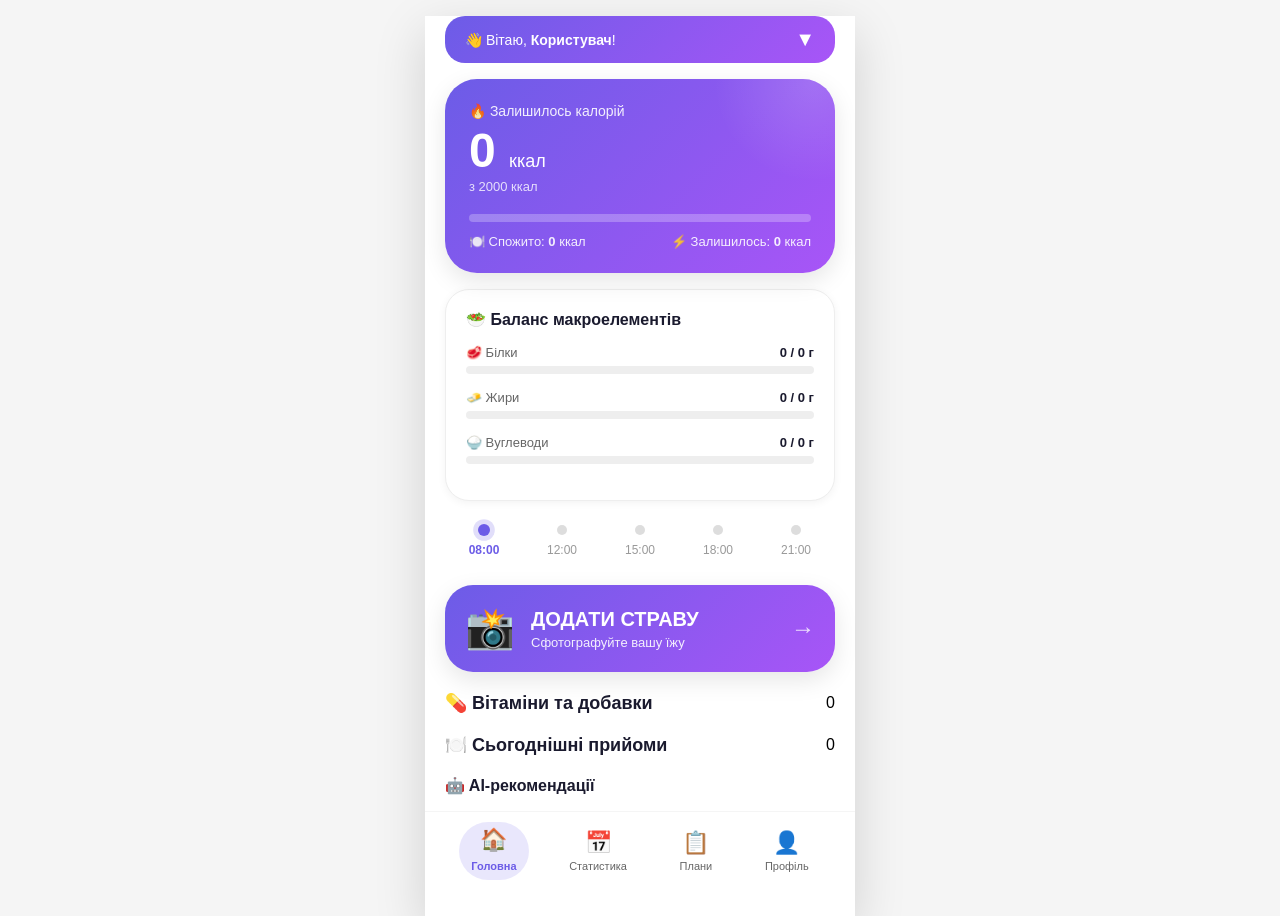
==== commit c5abc289: "Update index.html" ====
--- a/webapp/index.html
+++ b/webapp/index.html
@@ -28,25 +28,12 @@
             --shadow-lg: 0 16px 48px rgba(0,0,0,0.15);
             --transition-fast: 0.2s cubic-bezier(0.4, 0, 0.2, 1);
             --transition-normal: 0.3s cubic-bezier(0.4, 0, 0.2, 1);
-            --transition-slow: 0.5s cubic-bezier(0.4, 0, 0.2, 1);
         }
 
         body {
             font-family: -apple-system, BlinkMacSystemFont, 'Segoe UI', Roboto, Helvetica, Arial, sans-serif;
             background: var(--light-gray);
             overflow-x: hidden;
-        }
-
-        /* Анімований фон */
-        .animated-bg {
-            position: fixed;
-            top: 0;
-            left: 0;
-            right: 0;
-            bottom: 0;
-            z-index: -1;
-            background: linear-gradient(135deg, #667eea 0%, #764ba2 100%);
-            opacity: 0.05;
         }
 
         .app-container {
@@ -56,72 +43,102 @@
             min-height: 100vh;
             position: relative;
             box-shadow: var(--shadow-lg);
-            padding-bottom: 100px;
-        }
-
-        /* Анімація появи сторінки */
-        .page {
-            animation: pageEnter 0.4s cubic-bezier(0.2, 0.9, 0.4, 1.1);
-        }
-
-        @keyframes pageEnter {
-            from {
-                opacity: 0;
-                transform: translateX(20px);
-            }
-            to {
-                opacity: 1;
-                transform: translateX(0);
-            }
-        }
-
-        /* Хедер */
-        .header {
-            padding: 20px;
-            background: var(--white);
-            border-bottom: 1px solid var(--light-gray);
-            position: sticky;
-            top: 0;
-            z-index: 10;
-            backdrop-filter: blur(10px);
-            background: rgba(255,255,255,0.95);
-        }
-
-        .greeting {
+            padding-bottom: 80px;
+        }
+
+        /* Мінімізоване вітальне вікно */
+        .welcome-minimized {
+            background: linear-gradient(135deg, var(--primary), var(--secondary));
+            margin: 16px 20px;
+            padding: 12px 20px;
+            border-radius: 20px;
+            color: white;
+            display: flex;
+            justify-content: space-between;
+            align-items: center;
+            cursor: pointer;
+            transition: all var(--transition-normal);
+            animation: fadeInUp 0.5s ease;
+        }
+
+        .welcome-minimized:hover {
+            transform: translateY(-2px);
+            box-shadow: var(--shadow-md);
+        }
+
+        .welcome-minimized .greeting-small {
+            font-size: 14px;
+            font-weight: 500;
+        }
+
+        .welcome-minimized .greeting-small span {
+            font-weight: 700;
+        }
+
+        .expand-icon {
+            font-size: 20px;
+            transition: transform var(--transition-fast);
+        }
+
+        /* Розгорнуте вітальне вікно */
+        .welcome-expanded {
+            background: linear-gradient(135deg, var(--primary), var(--secondary));
+            margin: 16px 20px;
+            padding: 24px;
+            border-radius: 32px;
+            color: white;
+            position: relative;
+            overflow: hidden;
+            animation: fadeInUp 0.5s ease;
+        }
+
+        .welcome-expanded::before {
+            content: '';
+            position: absolute;
+            top: -50%;
+            right: -20%;
+            width: 200px;
+            height: 200px;
+            background: rgba(255,255,255,0.1);
+            border-radius: 50%;
+        }
+
+        .greeting-large {
             font-size: 28px;
             font-weight: 700;
-            color: var(--dark);
-            animation: fadeInUp 0.5s ease;
-        }
-
-        .greeting span {
-            background: linear-gradient(135deg, var(--primary), var(--secondary));
-            -webkit-background-clip: text;
-            background-clip: text;
-            color: transparent;
-            position: relative;
+            margin-bottom: 4px;
+        }
+
+        .greeting-large span {
+            background: rgba(255,255,255,0.3);
+            padding: 0 8px;
+            border-radius: 20px;
             display: inline-block;
         }
 
-        .greeting span::after {
-            content: '';
+        .subtitle-welcome {
+            font-size: 14px;
+            opacity: 0.9;
+        }
+
+        .minimize-btn {
             position: absolute;
-            bottom: 0;
-            left: 0;
-            width: 0;
-            height: 2px;
-            background: linear-gradient(135deg, var(--primary), var(--secondary));
-            transition: width var(--transition-normal);
-        }
-
-        .greeting span:hover::after {
-            width: 100%;
-        }
-
-        .subtitle {
-            font-size: 14px;
-            color: var(--gray);
-            margin-top: 4px;
+            top: 16px;
+            right: 16px;
+            background: rgba(255,255,255,0.2);
+            border: none;
+            color: white;
+            width: 32px;
+            height: 32px;
+            border-radius: 16px;
+            font-size: 16px;
+            cursor: pointer;
+            transition: all var(--transition-fast);
+        }
+
+        .minimize-btn:hover {
+            background: rgba(255,255,255,0.3);
+            transform: scale(1.05);
         }
 
         /* Картка калорій */
@@ -133,15 +150,8 @@
             color: var(--white);
             position: relative;
             overflow: hidden;
-            transform-origin: center;
-            transition: transform var(--transition-normal), box-shadow var(--transition-normal);
             box-shadow: var(--shadow-md);
             animation: fadeInUp 0.5s ease;
-        }
-
-        .calories-card:hover {
-            transform: translateY(-4px);
-            box-shadow: var(--shadow-lg);
         }
 
         .calories-card::before {
@@ -161,89 +171,15 @@
             50% { transform: translate(-10px, -10px) scale(1.05); }
         }
 
-        .calories-label {
-            font-size: 14px;
-            opacity: 0.9;
-            margin-bottom: 8px;
-        }
-
-        .calories-value {
-            font-size: 52px;
-            font-weight: 800;
-            line-height: 1;
-            display: flex;
-            align-items: baseline;
-            gap: 4px;
-        }
-
-        .calories-value .number {
-            display: inline-block;
-            animation: countUp 0.6s ease;
-        }
-
-        @keyframes countUp {
-            from {
-                opacity: 0;
-                transform: translateY(20px);
-            }
-            to {
-                opacity: 1;
-                transform: translateY(0);
-            }
-        }
-
-        .calories-value small {
-            font-size: 18px;
-            font-weight: 500;
-        }
-
-        .calories-sub {
-            font-size: 13px;
-            opacity: 0.8;
-            margin-bottom: 20px;
-        }
-
-        /* Прогрес бар з анімацією */
-        .progress-bar {
-            background: rgba(255,255,255,0.25);
-            height: 10px;
-            border-radius: 5px;
-            overflow: hidden;
-            margin: 16px 0 12px;
-        }
-
-        .progress-fill {
-            background: var(--white);
-            height: 100%;
-            width: 0%;
-            border-radius: 5px;
-            transition: width 1s cubic-bezier(0.4, 0, 0.2, 1);
-            position: relative;
-            overflow: hidden;
-        }
-
-        .progress-fill::after {
-            content: '';
-            position: absolute;
-            top: 0;
-            left: 0;
-            right: 0;
-            bottom: 0;
-            background: linear-gradient(90deg, transparent, rgba(255,255,255,0.3), transparent);
-            animation: shimmer 1.5s infinite;
-        }
-
-        @keyframes shimmer {
-            0% { transform: translateX(-100%); }
-            100% { transform: translateX(100%); }
-        }
-
-        .calories-stats {
-            display: flex;
-            justify-content: space-between;
-            font-size: 13px;
-            opacity: 0.9;
-        }
+        .calories-label { font-size: 14px; opacity: 0.9; margin-bottom: 8px; }
+        .calories-value { font-size: 48px; font-weight: 800; line-height: 1; margin-bottom: 4px; }
+        .calories-value small { font-size: 18px; font-weight: 500; }
+        .calories-sub { font-size: 13px; opacity: 0.8; margin-bottom: 20px; }
+        .progress-bar { background: rgba(255,255,255,0.25); height: 8px; border-radius: 4px; overflow: hidden; margin: 16px 0 12px; }
+        .progress-fill { background: var(--white); height: 100%; width: 0%; border-radius: 4px; transition: width 0.5s ease; position: relative; overflow: hidden; }
+        .progress-fill::after { content: ''; position: absolute; top: 0; left: 0; right: 0; bottom: 0; background: linear-gradient(90deg, transparent, rgba(255,255,255,0.3), transparent); animation: shimmer 1.5s infinite; }
+        @keyframes shimmer { 0% { transform: translateX(-100%); } 100% { transform: translateX(100%); } }
+        .calories-stats { display: flex; justify-content: space-between; font-size: 13px; opacity: 0.9; }
 
         /* Картка макронутрієнтів */
         .macros-card {
@@ -255,67 +191,56 @@
             border: 1px solid #eee;
             animation: fadeInUp 0.6s ease;
         }
-
-        .macros-title {
-            font-size: 16px;
-            font-weight: 600;
-            color: var(--dark);
-            margin-bottom: 16px;
-            display: flex;
-            align-items: center;
-            gap: 8px;
-        }
-
-        .macro-item {
-            margin-bottom: 16px;
-            animation: slideIn 0.3s ease;
-        }
-
-        @keyframes slideIn {
-            from {
-                opacity: 0;
-                transform: translateX(-20px);
-            }
-            to {
-                opacity: 1;
-                transform: translateX(0);
-            }
-        }
-
-        .macro-header {
-            display: flex;
-            justify-content: space-between;
-            margin-bottom: 6px;
-            font-size: 13px;
-        }
-
-        .macro-name {
-            color: var(--gray);
-        }
-
-        .macro-values {
-            font-weight: 600;
-            color: var(--dark);
-        }
-
-        .macro-bar {
-            background: #eee;
-            height: 8px;
-            border-radius: 4px;
-            overflow: hidden;
-        }
-
-        .macro-fill {
-            height: 100%;
-            border-radius: 4px;
-            transition: width 0.6s cubic-bezier(0.4, 0, 0.2, 1);
-        }
-
+        .macros-title { font-size: 16px; font-weight: 600; color: var(--dark); margin-bottom: 16px; }
+        .macro-item { margin-bottom: 16px; }
+        .macro-header { display: flex; justify-content: space-between; margin-bottom: 6px; font-size: 13px; }
+        .macro-name { color: var(--gray); }
+        .macro-values { font-weight: 600; color: var(--dark); }
+        .macro-bar { background: #eee; height: 8px; border-radius: 4px; overflow: hidden; }
+        .macro-fill { height: 100%; border-radius: 4px; transition: width 0.5s ease; }
         .fill-protein { background: #4caf50; }
         .fill-fat { background: #ff9800; }
         .fill-carbs { background: #2196f3; }
 
-        /* Кнопка LOG MEAL (ефект пульсації) */
+        /* Таймлайн прийомів їжі */
+        .meals-timeline {
+            padding: 8px 20px;
+            display: flex;
+            justify-content: space-between;
+            background: white;
+            margin-bottom: 20px;
+        }
+        .time-dot {
+            text-align: center;
+            flex: 1;
+            position: relative;
+            cursor: pointer;
+            transition: all 0.3s ease;
+        }
+        .time-dot.active .dot {
+            background: #6c5ce7;
+            transform: scale(1.2);
+            box-shadow: 0 0 0 4px rgba(108,92,231,0.2);
+        }
+        .time-dot.active .time-label {
+            color: #6c5ce7;
+            font-weight: 600;
+        }
+        .dot {
+            width: 10px;
+            height: 10px;
+            background: #ddd;
+            border-radius: 50%;
+            margin: 0 auto 8px;
+            transition: all 0.3s ease;
+        }
+        .time-label {
+            font-size: 12px;
+            color: #999;
+            transition: color 0.3s ease;
+        }
+
+        /* Кнопка LOG MEAL */
         .log-meal-btn {
             background: linear-gradient(135deg, var(--primary), var(--secondary));
             margin: 0 20px 20px;
@@ -327,126 +252,75 @@
             cursor: pointer;
             transition: all var(--transition-normal);
             box-shadow: var(--shadow-md);
-            position: relative;
-            overflow: hidden;
             animation: pulse 2s infinite;
         }
-
         @keyframes pulse {
-            0%, 100% {
-                box-shadow: 0 4px 15px rgba(108,92,231,0.3);
-            }
-            50% {
-                box-shadow: 0 4px 25px rgba(108,92,231,0.5);
-            }
-        }
-
-        .log-meal-btn::before {
-            content: '';
-            position: absolute;
-            top: 50%;
-            left: 50%;
-            width: 0;
-            height: 0;
-            background: rgba(255,255,255,0.2);
-            border-radius: 50%;
-            transform: translate(-50%, -50%);
-            transition: width 0.6s, height 0.6s;
-        }
-
-        .log-meal-btn:active::before {
-            width: 300px;
-            height: 300px;
-        }
-
-        .log-meal-btn:active {
-            transform: scale(0.97);
-        }
-
-        .log-meal-left {
-            display: flex;
-            align-items: center;
-            gap: 16px;
-        }
-
-        .log-meal-icon {
-            font-size: 40px;
-            animation: bounce 2s infinite;
-        }
-
-        @keyframes bounce {
-            0%, 100% { transform: translateY(0); }
-            50% { transform: translateY(-5px); }
-        }
-
-        .log-meal-text {
-            color: var(--white);
-        }
-
-        .log-meal-title {
-            font-size: 20px;
-            font-weight: 700;
-            margin-bottom: 4px;
-        }
-
-        .log-meal-subtitle {
-            font-size: 13px;
-            opacity: 0.9;
-        }
-
-        .log-meal-arrow {
-            font-size: 24px;
-            color: var(--white);
-            opacity: 0.8;
-            transition: transform var(--transition-fast);
-        }
-
-        .log-meal-btn:hover .log-meal-arrow {
-            transform: translateX(4px);
-        }
-
-        /* AI Рекомендація */
-        .ai-recommendation {
-            background: linear-gradient(135deg, #f0e6ff, #faf5ff);
+            0%, 100% { box-shadow: 0 4px 15px rgba(108,92,231,0.3); }
+            50% { box-shadow: 0 4px 25px rgba(108,92,231,0.5); }
+        }
+        .log-meal-btn:active { transform: scale(0.98); }
+        .log-meal-left { display: flex; align-items: center; gap: 16px; }
+        .log-meal-icon { font-size: 40px; }
+        .log-meal-text { color: var(--white); }
+        .log-meal-title { font-size: 20px; font-weight: 700; margin-bottom: 4px; }
+        .log-meal-subtitle { font-size: 13px; opacity: 0.9; }
+        .log-meal-arrow { font-size: 24px; color: var(--white); opacity: 0.8; transition: transform var(--transition-fast); }
+        .log-meal-btn:hover .log-meal-arrow { transform: translateX(4px); }
+
+        /* Секція вітамінів */
+        .supplements-section {
             margin: 0 20px 20px;
-            padding: 20px;
-            border-radius: 24px;
-            border-left: 4px solid var(--primary);
-            animation: fadeInUp 0.5s ease;
-        }
-
-        .ai-recommendation h4 {
-            font-size: 16px;
-            color: var(--primary);
-            margin-bottom: 8px;
-            display: flex;
-            align-items: center;
-            gap: 8px;
-        }
-
-        .ai-recommendation p {
-            font-size: 14px;
-            color: var(--dark);
-            line-height: 1.4;
-        }
-
-        /* Список прийомів */
-        .meals-list {
-            margin: 0 20px 20px;
-        }
-
+        }
         .section-header {
             display: flex;
             justify-content: space-between;
             align-items: center;
             margin-bottom: 16px;
         }
-
-        .section-header h3 {
-            font-size: 18px;
-            color: var(--dark);
-        }
-
+        .section-header h3 { font-size: 18px; color: var(--dark); }
+
+        .supplement-card {
+            background: var(--white);
+            border-radius: 20px;
+            padding: 16px;
+            margin-bottom: 12px;
+            display: flex;
+            justify-content: space-between;
+            align-items: center;
+            box-shadow: var(--shadow-sm);
+            border: 1px solid #eee;
+            transition: all var(--transition-normal);
+            animation: fadeInUp 0.4s ease;
+        }
+        .supplement-card:active { transform: scale(0.98); }
+        .supplement-info h4 { font-size: 16px; color: var(--dark); margin-bottom: 4px; }
+        .supplement-info p { font-size: 12px; color: var(--gray); }
+        .supplement-check {
+            width: 26px;
+            height: 26px;
+            border-radius: 50%;
+            border: 2px solid #ddd;
+            background: white;
+            cursor: pointer;
+            transition: all var(--transition-fast);
+        }
+        .supplement-check.checked {
+            background: var(--primary);
+            border-color: var(--primary);
+            position: relative;
+        }
+        .supplement-check.checked::after {
+            content: '✓';
+            color: white;
+            font-size: 14px;
+            display: flex;
+            align-items: center;
+            justify-content: center;
+            height: 100%;
+        }
+
+        /* Список прийомів їжі */
+        .meals-list { margin: 0 20px 20px; }
         .meal-accordion {
             background: var(--white);
             border-radius: 20px;
@@ -457,12 +331,6 @@
             transition: all var(--transition-normal);
             animation: fadeInUp 0.4s ease;
         }
-
-        .meal-accordion:hover {
-            transform: translateX(4px);
-            box-shadow: var(--shadow-md);
-        }
-
         .meal-header {
             display: flex;
             justify-content: space-between;
@@ -472,108 +340,28 @@
             background: var(--white);
             transition: background var(--transition-fast);
         }
-
-        .meal-header:hover {
-            background: var(--light-gray);
-        }
-
-        .meal-header-left {
-            display: flex;
-            align-items: center;
-            gap: 12px;
-            flex: 1;
-        }
-
-        .meal-icon {
-            font-size: 32px;
-        }
-
-        .meal-info {
-            flex: 1;
-        }
-
-        .meal-name {
-            font-weight: 600;
-            color: var(--dark);
-            font-size: 16px;
-        }
-
-        .meal-time {
-            font-size: 11px;
-            color: var(--gray);
-            margin-top: 2px;
-        }
-
-        .meal-calories {
-            font-weight: 700;
-            color: var(--primary);
-            font-size: 16px;
-        }
-
-        .meal-arrow {
-            font-size: 20px;
-            color: var(--gray);
-            transition: transform 0.3s ease;
-        }
-
-        .meal-accordion.open .meal-arrow {
-            transform: rotate(180deg);
-        }
-
+        .meal-header:hover { background: var(--light-gray); }
+        .meal-header-left { display: flex; align-items: center; gap: 12px; flex: 1; }
+        .meal-icon { font-size: 32px; }
+        .meal-info { flex: 1; }
+        .meal-name { font-weight: 600; color: var(--dark); font-size: 16px; }
+        .meal-time { font-size: 11px; color: var(--gray); margin-top: 2px; }
+        .meal-calories { font-weight: 700; color: var(--primary); font-size: 16px; }
+        .meal-arrow { font-size: 20px; color: var(--gray); transition: transform 0.3s ease; }
+        .meal-accordion.open .meal-arrow { transform: rotate(180deg); }
         .meal-details {
             padding: 0 16px 16px 16px;
             display: none;
             border-top: 1px solid #eee;
             background: #fafafa;
         }
-
-        .meal-accordion.open .meal-details {
-            display: block;
-            animation: slideDown 0.3s ease;
-        }
-
-        @keyframes slideDown {
-            from {
-                opacity: 0;
-                transform: translateY(-10px);
-            }
-            to {
-                opacity: 1;
-                transform: translateY(0);
-            }
-        }
-
-        .meal-macros {
-            display: flex;
-            gap: 20px;
-            margin: 12px 0;
-        }
-
-        .meal-macro {
-            text-align: center;
-            flex: 1;
-        }
-
-        .meal-macro-value {
-            font-size: 18px;
-            font-weight: 700;
-            color: var(--dark);
-        }
-
-        .meal-macro-label {
-            font-size: 11px;
-            color: var(--gray);
-        }
-
-        .meal-feedback {
-            background: #e8f5e9;
-            padding: 8px 12px;
-            border-radius: 12px;
-            font-size: 12px;
-            color: #2e7d32;
-            margin: 8px 0;
-        }
-
+        .meal-accordion.open .meal-details { display: block; animation: slideDown 0.3s ease; }
+        @keyframes slideDown { from { opacity: 0; transform: translateY(-10px); } to { opacity: 1; transform: translateY(0); } }
+        .meal-macros { display: flex; gap: 20px; margin: 12px 0; }
+        .meal-macro { text-align: center; flex: 1; }
+        .meal-macro-value { font-size: 18px; font-weight: 700; color: var(--dark); }
+        .meal-macro-label { font-size: 11px; color: var(--gray); }
+        .meal-feedback { background: #e8f5e9; padding: 8px 12px; border-radius: 12px; font-size: 12px; color: #2e7d32; margin: 8px 0; }
         .delete-meal {
             background: var(--danger);
             color: var(--white);
@@ -587,23 +375,11 @@
             width: 100%;
             transition: all var(--transition-fast);
         }
-
-        .delete-meal:active {
-            transform: scale(0.97);
-        }
-
-        /* Список рекомендацій */
-        .recommendations-section {
-            margin: 0 20px 20px;
-        }
-
-        .section-title {
-            font-size: 16px;
-            font-weight: 600;
-            color: var(--dark);
-            margin-bottom: 16px;
-        }
-
+        .delete-meal:active { transform: scale(0.97); }
+
+        /* Рекомендації */
+        .recommendations-section { margin: 0 20px 20px; }
+        .section-title { font-size: 16px; font-weight: 600; color: var(--dark); margin-bottom: 16px; }
         .recommendation-card {
             background: var(--white);
             border-radius: 20px;
@@ -618,42 +394,13 @@
             cursor: pointer;
             animation: fadeInUp 0.4s ease;
         }
-
-        .recommendation-card:active {
-            transform: scale(0.98);
-            background: #fafafa;
-        }
-
-        .rec-emoji {
-            font-size: 44px;
-            transition: transform var(--transition-fast);
-        }
-
-        .recommendation-card:active .rec-emoji {
-            transform: scale(1.1);
-        }
-
-        .rec-content {
-            flex: 1;
-        }
-
-        .rec-title {
-            font-size: 16px;
-            font-weight: 600;
-            color: var(--dark);
-        }
-
-        .rec-subtitle {
-            font-size: 12px;
-            color: var(--primary);
-            margin: 4px 0;
-        }
-
-        .rec-description {
-            font-size: 12px;
-            color: var(--gray);
-        }
-
+        .recommendation-card:active { transform: scale(0.98); }
+        .rec-emoji { font-size: 44px; transition: transform var(--transition-fast); }
+        .recommendation-card:active .rec-emoji { transform: scale(1.1); }
+        .rec-content { flex: 1; }
+        .rec-title { font-size: 16px; font-weight: 600; color: var(--dark); }
+        .rec-subtitle { font-size: 12px; color: var(--primary); margin: 4px 0; }
+        .rec-description { font-size: 12px; color: var(--gray); }
         .log-button {
             background: linear-gradient(135deg, var(--primary), var(--secondary));
             color: white;
@@ -665,10 +412,7 @@
             cursor: pointer;
             transition: all var(--transition-fast);
         }
-
-        .log-button:active {
-            transform: scale(0.95);
-        }
+        .log-button:active { transform: scale(0.95); }
 
         /* Нижня навігація */
         .bottom-nav {
@@ -686,7 +430,6 @@
             border-top: 1px solid var(--light-gray);
             z-index: 100;
         }
-
         .nav-item {
             display: flex;
             flex-direction: column;
@@ -697,37 +440,12 @@
             border-radius: 30px;
             transition: all var(--transition-fast);
         }
-
-        .nav-item:hover {
-            background: rgba(108,92,231,0.1);
-            transform: translateY(-2px);
-        }
-
-        .nav-item.active {
-            background: rgba(108,92,231,0.15);
-        }
-
-        .nav-item.active .nav-icon {
-            color: var(--primary);
-            transform: translateY(-3px);
-        }
-
-        .nav-item.active .nav-label {
-            color: var(--primary);
-            font-weight: 600;
-        }
-
-        .nav-icon {
-            font-size: 22px;
-            color: var(--gray);
-            transition: all var(--transition-fast);
-        }
-
-        .nav-label {
-            font-size: 11px;
-            color: var(--gray);
-            transition: color var(--transition-fast);
-        }
+        .nav-item:hover { background: rgba(108,92,231,0.1); transform: translateY(-2px); }
+        .nav-item.active { background: rgba(108,92,231,0.15); }
+        .nav-item.active .nav-icon { color: var(--primary); transform: translateY(-3px); }
+        .nav-item.active .nav-label { color: var(--primary); font-weight: 600; }
+        .nav-icon { font-size: 22px; color: var(--gray); transition: all var(--transition-fast); }
+        .nav-label { font-size: 11px; color: var(--gray); transition: color var(--transition-fast); }
 
         /* Модальне вікно */
         .modal {
@@ -744,12 +462,7 @@
             justify-content: center;
             animation: fadeIn 0.3s ease;
         }
-
-        @keyframes fadeIn {
-            from { opacity: 0; }
-            to { opacity: 1; }
-        }
-
+        @keyframes fadeIn { from { opacity: 0; } to { opacity: 1; } }
         .modal-content {
             background: var(--white);
             border-radius: 32px;
@@ -758,63 +471,37 @@
             width: 350px;
             animation: modalSlideUp 0.3s cubic-bezier(0.2, 0.9, 0.4, 1.1);
         }
-
-        @keyframes modalSlideUp {
-            from {
-                opacity: 0;
-                transform: translateY(30px);
-            }
-            to {
-                opacity: 1;
-                transform: translateY(0);
-            }
-        }
-
-        .modal-header {
-            display: flex;
-            justify-content: space-between;
-            margin-bottom: 20px;
-        }
-
-        .close-modal {
-            background: none;
-            border: none;
-            font-size: 24px;
-            cursor: pointer;
-            color: var(--gray);
-            transition: transform var(--transition-fast);
-        }
-
-        .close-modal:hover {
-            transform: rotate(90deg);
-        }
-
-        @media (max-width: 430px) {
-            .app-container {
-                margin: 0;
-                border-radius: 0;
-            }
-        }
-
-        ::-webkit-scrollbar {
-            width: 0;
-            background: transparent;
-        }
+        @keyframes modalSlideUp { from { opacity: 0; transform: translateY(30px); } to { opacity: 1; transform: translateY(0); } }
+        .modal-header { display: flex; justify-content: space-between; margin-bottom: 20px; }
+        .close-modal { background: none; border: none; font-size: 24px; cursor: pointer; color: var(--gray); transition: transform var(--transition-fast); }
+        .close-modal:hover { transform: rotate(90deg); }
+
+        @keyframes fadeInUp { from { opacity: 0; transform: translateY(20px); } to { opacity: 1; transform: translateY(0); } }
+        .page { animation: fadeInUp 0.4s ease; }
+        @media (max-width: 430px) { .app-container { margin: 0; border-radius: 0; } }
+        ::-webkit-scrollbar { width: 0; background: transparent; }
     </style>
 </head>
 <body>
-    <div class="animated-bg"></div>
     <div class="app-container">
         <!-- Головна сторінка -->
         <div id="dashboardPage" class="page">
-            <div class="header">
-                <div class="greeting">Вітаю, <span id="userName">Користувач</span>!</div>
-                <div class="subtitle">Готові відстежувати харчування?</div>
+            <!-- Мінімізоване вітальне вікно (за замовчуванням) -->
+            <div id="welcomeMinimized" class="welcome-minimized" onclick="expandWelcome()">
+                <div class="greeting-small">👋 Вітаю, <span id="userNameSmall">Користувач</span>!</div>
+                <div class="expand-icon">▼</div>
+            </div>
+
+            <!-- Розгорнуте вітальне вікно (приховане) -->
+            <div id="welcomeExpanded" class="welcome-expanded" style="display: none;">
+                <button class="minimize-btn" onclick="minimizeWelcome()">−</button>
+                <div class="greeting-large">Вітаю, <span id="userNameLarge">Користувач</span>!</div>
+                <div class="subtitle-welcome">Готові відстежувати харчування?</div>
             </div>
 
             <div class="calories-card">
                 <div class="calories-label">🔥 Залишилось калорій</div>
-                <div class="calories-value"><span class="number" id="caloriesRemaining">0</span> <small>ккал</small></div>
+                <div class="calories-value"><span id="caloriesRemaining">0</span> <small>ккал</small></div>
                 <div class="calories-sub">з <span id="calorieGoal">2000</span> ккал</div>
                 <div class="progress-bar"><div class="progress-fill" id="calorieProgress" style="width: 0%"></div></div>
                 <div class="calories-stats"><span>🍽️ Спожито: <strong id="consumedCalories">0</strong> ккал</span><span>⚡ Залишилось: <strong id="remainingCalories">0</strong> ккал</span></div>
@@ -836,14 +523,39 @@
                 </div>
             </div>
 
-            <div id="aiRecommendation" class="ai-recommendation" style="display: none;">
-                <h4>🤖 AI-рекомендація на сьогодні</h4>
-                <p id="recommendationText"></p>
+            <!-- Таймлайн прийомів їжі -->
+            <div class="meals-timeline">
+                <div class="time-dot active" data-time="08:00">
+                    <div class="dot"></div>
+                    <div class="time-label">08:00</div>
+                </div>
+                <div class="time-dot" data-time="12:00">
+                    <div class="dot"></div>
+                    <div class="time-label">12:00</div>
+                </div>
+                <div class="time-dot" data-time="15:00">
+                    <div class="dot"></div>
+                    <div class="time-label">15:00</div>
+                </div>
+                <div class="time-dot" data-time="18:00">
+                    <div class="dot"></div>
+                    <div class="time-label">18:00</div>
+                </div>
+                <div class="time-dot" data-time="21:00">
+                    <div class="dot"></div>
+                    <div class="time-label">21:00</div>
+                </div>
             </div>
 
             <div class="log-meal-btn" id="logMealBtn">
                 <div class="log-meal-left"><div class="log-meal-icon">📸</div><div class="log-meal-text"><div class="log-meal-title">ДОДАТИ СТРАВУ</div><div class="log-meal-subtitle">Сфотографуйте вашу їжу</div></div></div>
                 <div class="log-meal-arrow">→</div>
+            </div>
+
+            <!-- Секція вітамінів -->
+            <div class="supplements-section">
+                <div class="section-header"><h3>💊 Вітаміни та добавки</h3><span id="supplementsCount">0</span></div>
+                <div id="supplementsList"></div>
             </div>
 
             <div class="meals-list">
@@ -897,8 +609,24 @@
             fatGoal: 50,
             carbsGoal: 200,
             mealsByDate: {},
+            supplements: [
+                { name: "Омега-3", dosage: "1000mg", time: "10:00", checked: false },
+                { name: "Вітамін D3", dosage: "2000 IU", time: "08:00", checked: false },
+                { name: "Мультивітамін", dosage: "Daily", time: "", checked: false }
+            ],
             hasProfile: false
         };
+
+        // Функції для вітального вікна
+        function expandWelcome() {
+            document.getElementById('welcomeMinimized').style.display = 'none';
+            document.getElementById('welcomeExpanded').style.display = 'block';
+        }
+
+        function minimizeWelcome() {
+            document.getElementById('welcomeExpanded').style.display = 'none';
+            document.getElementById('welcomeMinimized').style.display = 'flex';
+        }
 
         async function compressImage(file) {
             return new Promise((resolve) => {
@@ -940,17 +668,44 @@
                 } catch(e) {}
             }
             if (urlName && urlName !== 'null' && urlName !== 'undefined') userData.firstName = urlName;
-            document.getElementById('userName').innerText = userData.firstName;
+            
+            // Оновлюємо ім'я в обох вітальних блоках
+            document.getElementById('userNameSmall').innerText = userData.firstName;
+            document.getElementById('userNameLarge').innerText = userData.firstName;
+            
             document.getElementById('calorieGoal').innerText = userData.calorieGoal;
             document.getElementById('proteinGoal').innerText = userData.proteinGoal;
             document.getElementById('fatGoal').innerText = userData.fatGoal;
             document.getElementById('carbsGoal').innerText = userData.carbsGoal;
             updateDashboard();
+            renderSupplements();
             renderRecommendations();
             renderMealPlans();
         }
 
         function saveUserData() { if(telegramId) localStorage.setItem(`aura_user_${telegramId}`, JSON.stringify(userData)); }
+
+        function toggleSupplement(idx) {
+            userData.supplements[idx].checked = !userData.supplements[idx].checked;
+            saveUserData();
+            renderSupplements();
+        }
+
+        function renderSupplements() {
+            const container = document.getElementById('supplementsList');
+            const checked = userData.supplements.filter(s => s.checked).length;
+            document.getElementById('supplementsCount').innerText = `${checked}/${userData.supplements.length}`;
+            
+            container.innerHTML = userData.supplements.map((sup, idx) => `
+                <div class="supplement-card">
+                    <div class="supplement-info">
+                        <h4>${sup.name}</h4>
+                        <p>${sup.dosage} ${sup.time ? `• ${sup.time}` : ''}</p>
+                    </div>
+                    <div class="supplement-check ${sup.checked ? 'checked' : ''}" onclick="toggleSupplement(${idx})"></div>
+                </div>
+            `).join('');
+        }
 
         function addMeal(meal) {
             const todayKey = new Date().toISOString().split('T')[0];
@@ -1119,6 +874,14 @@
                     else switchPage(n);
                 });
             });
+            // Таймлайн
+            document.querySelectorAll('.time-dot').forEach(dot => {
+                dot.addEventListener('click', () => {
+                    document.querySelectorAll('.time-dot').forEach(d => d.classList.remove('active'));
+                    dot.classList.add('active');
+                    showToast(`Показую прийоми за ${dot.dataset.time}`);
+                });
+            });
         }
 
         async function loadTelegramName() {
@@ -1133,7 +896,9 @@
                     if(userData.hasProfile && data.protein_goal) userData.proteinGoal = data.protein_goal;
                     if(userData.hasProfile && data.fat_goal) userData.fatGoal = data.fat_goal;
                     if(userData.hasProfile && data.carbs_goal) userData.carbsGoal = data.carbs_goal;
-                    document.getElementById('userName').innerText = userData.firstName;
+                    
+                    document.getElementById('userNameSmall').innerText = userData.firstName;
+                    document.getElementById('userNameLarge').innerText = userData.firstName;
                     document.getElementById('calorieGoal').innerText = userData.calorieGoal;
                     document.getElementById('proteinGoal').innerText = userData.proteinGoal;
                     document.getElementById('fatGoal').innerText = userData.fatGoal;
